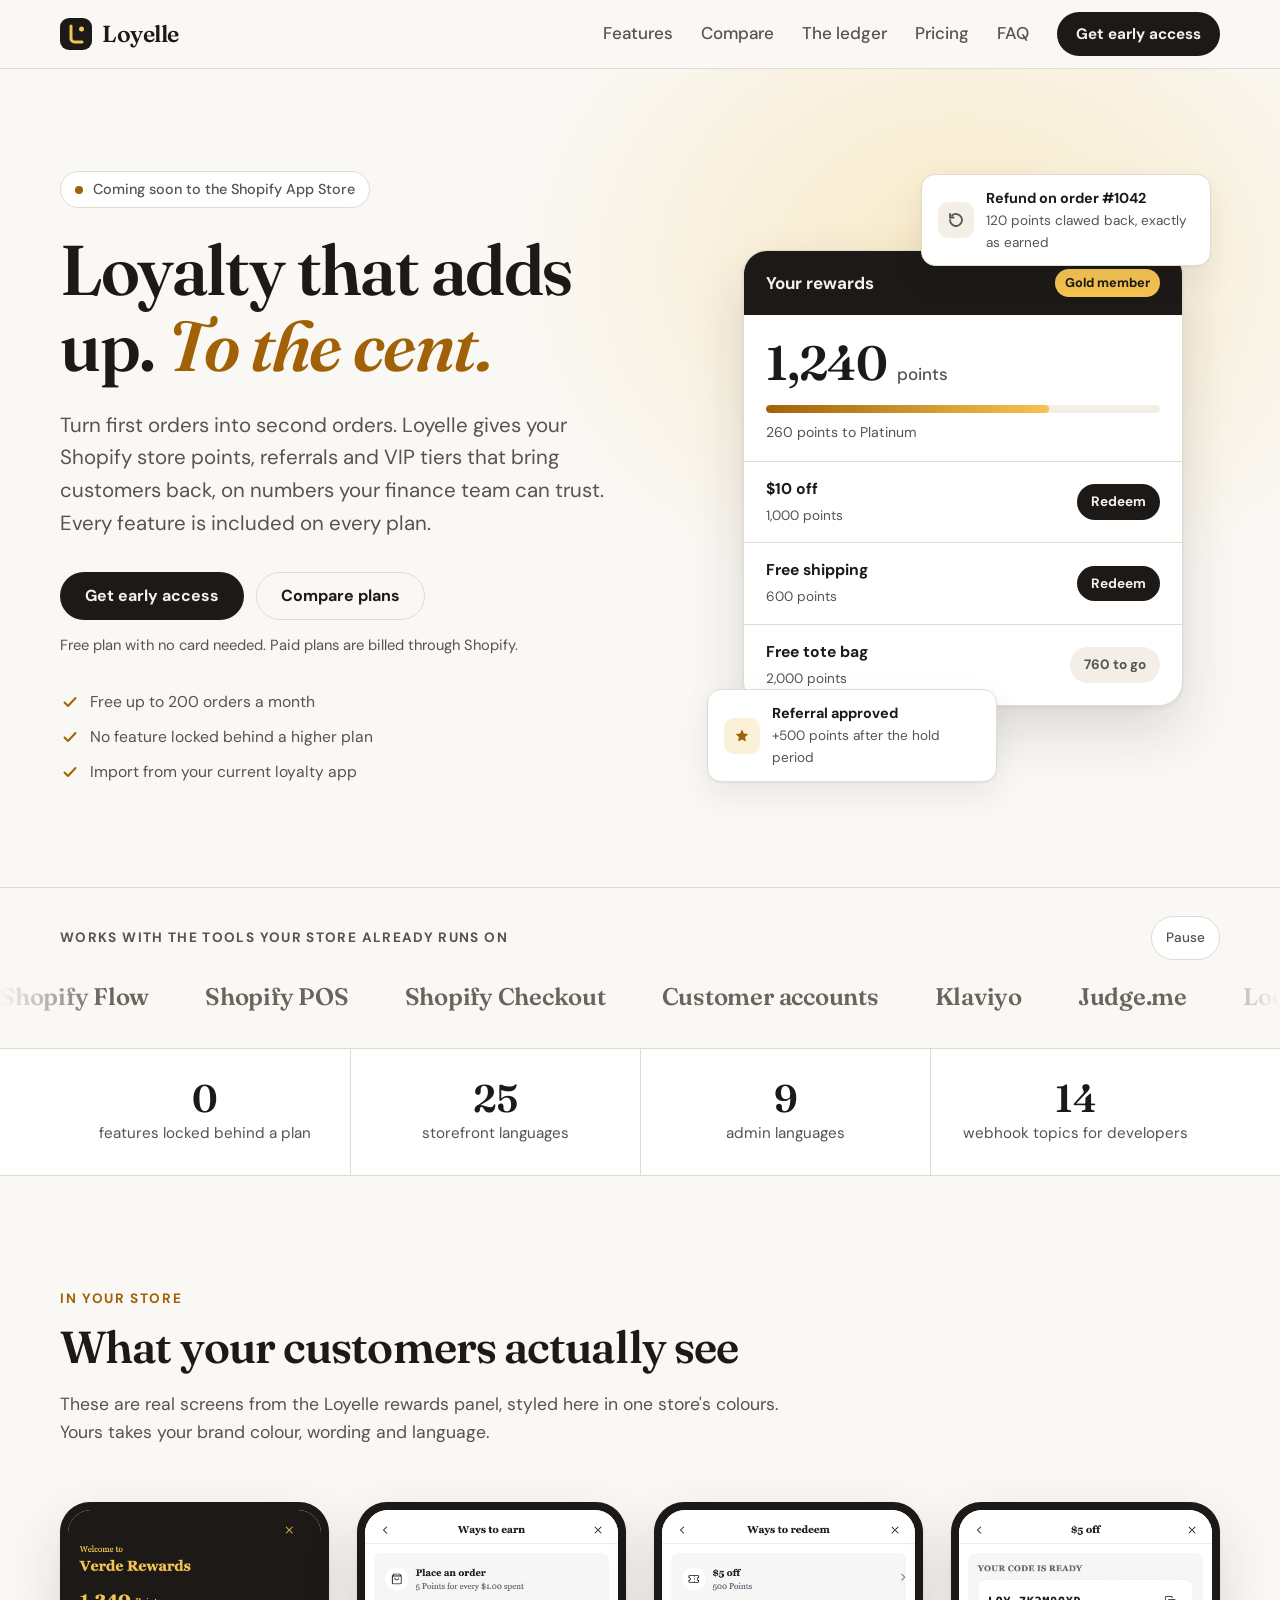
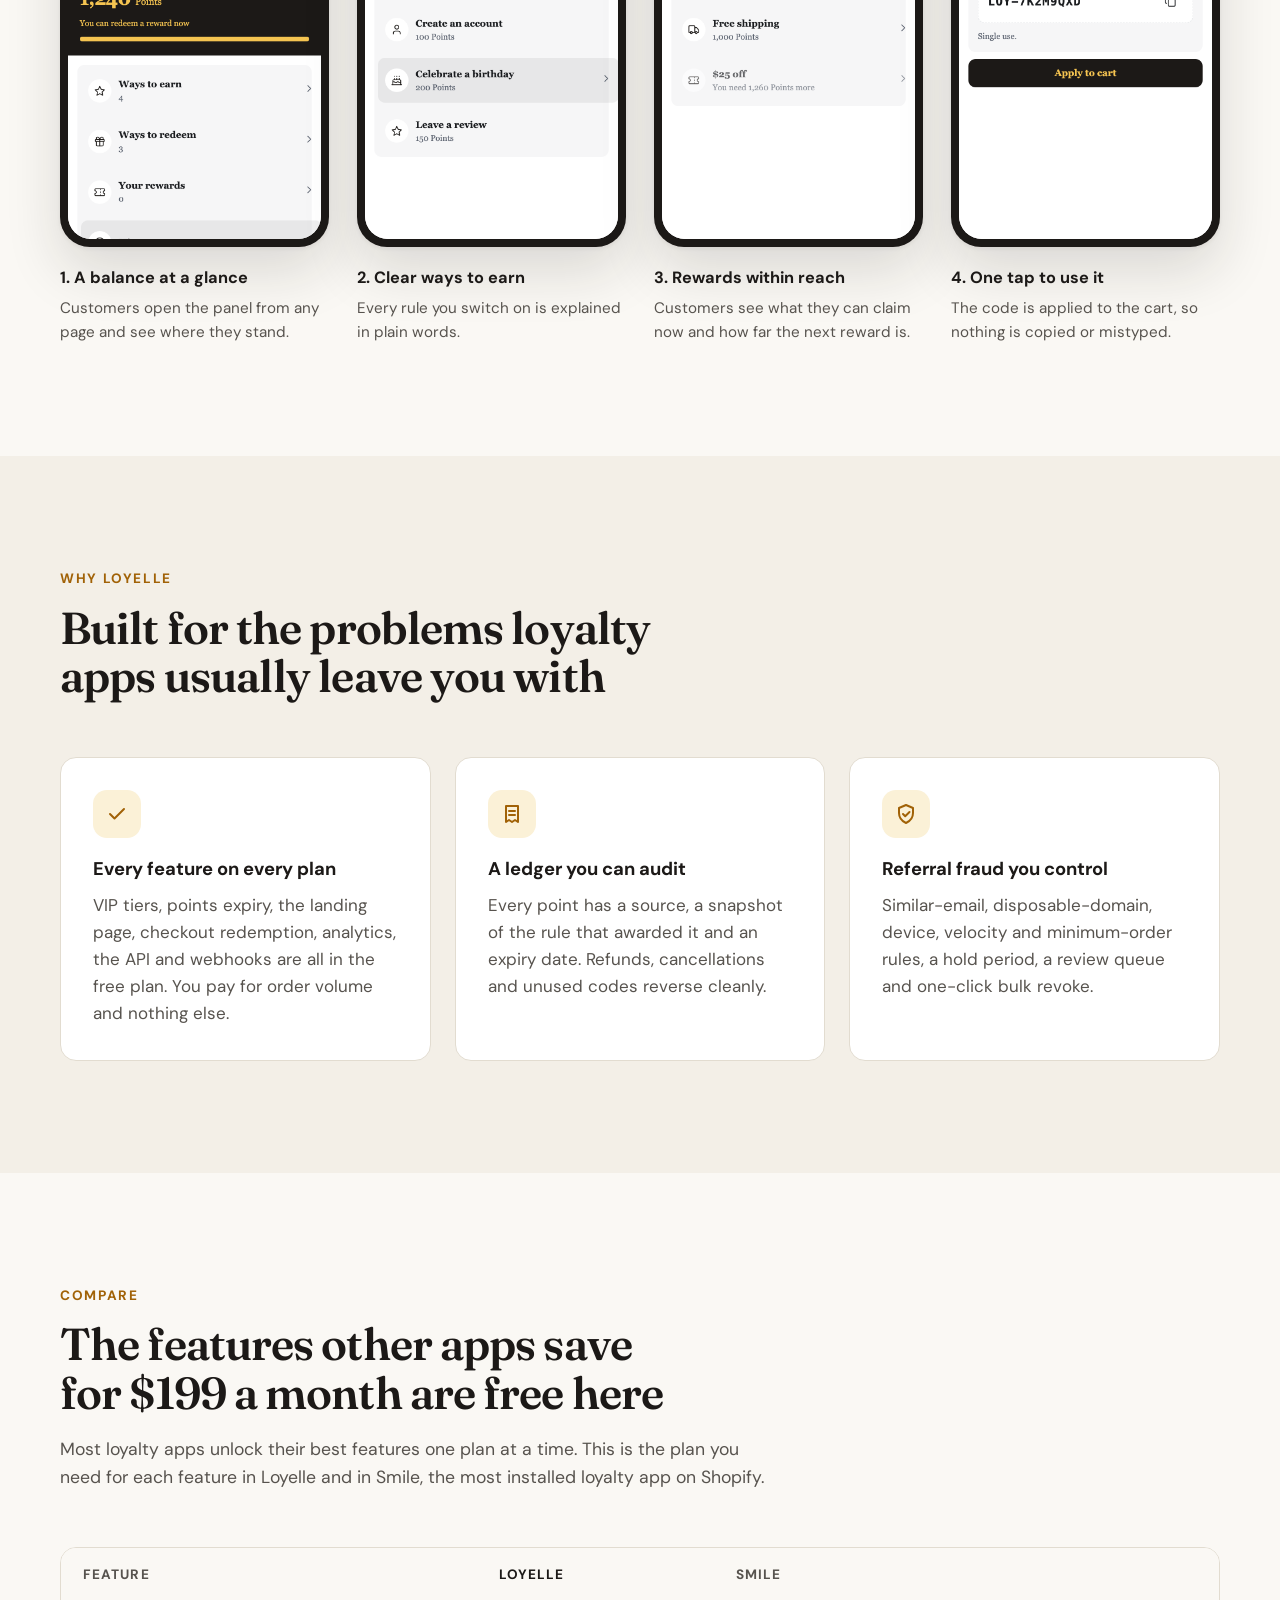
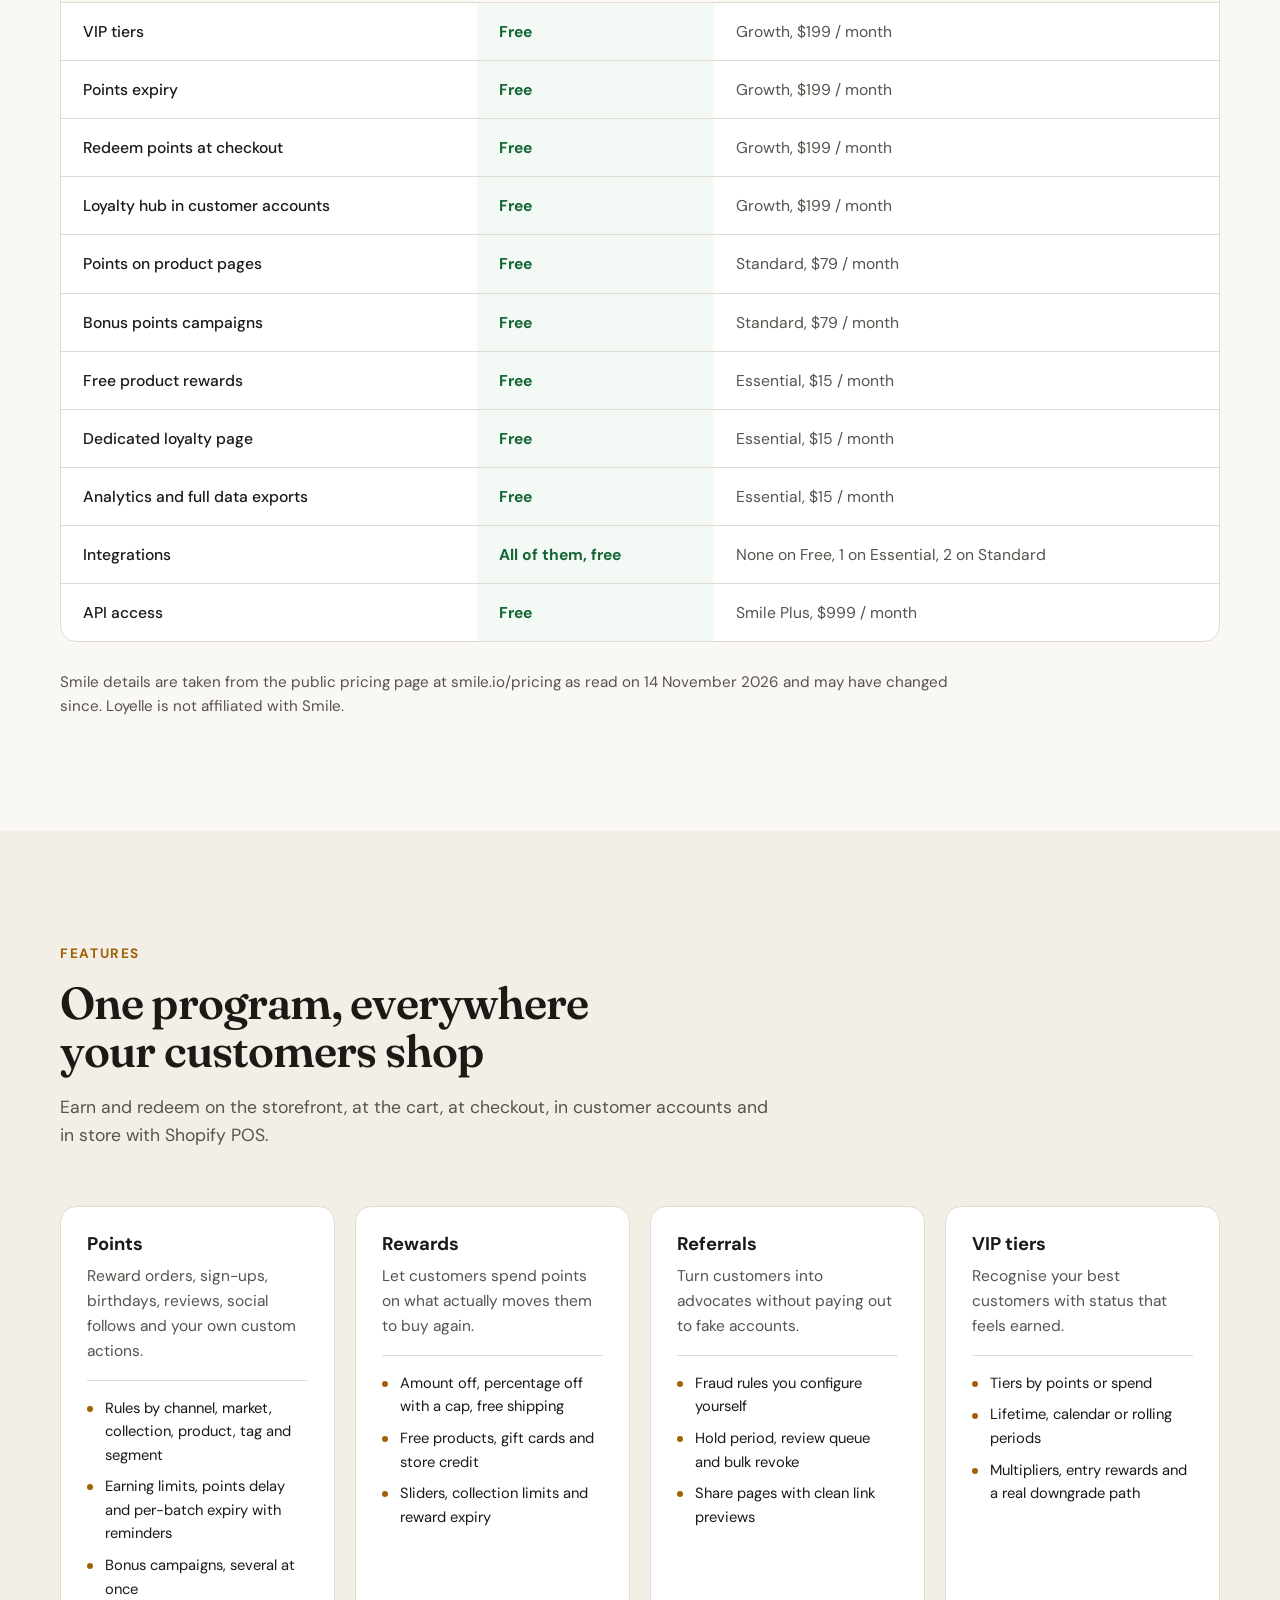
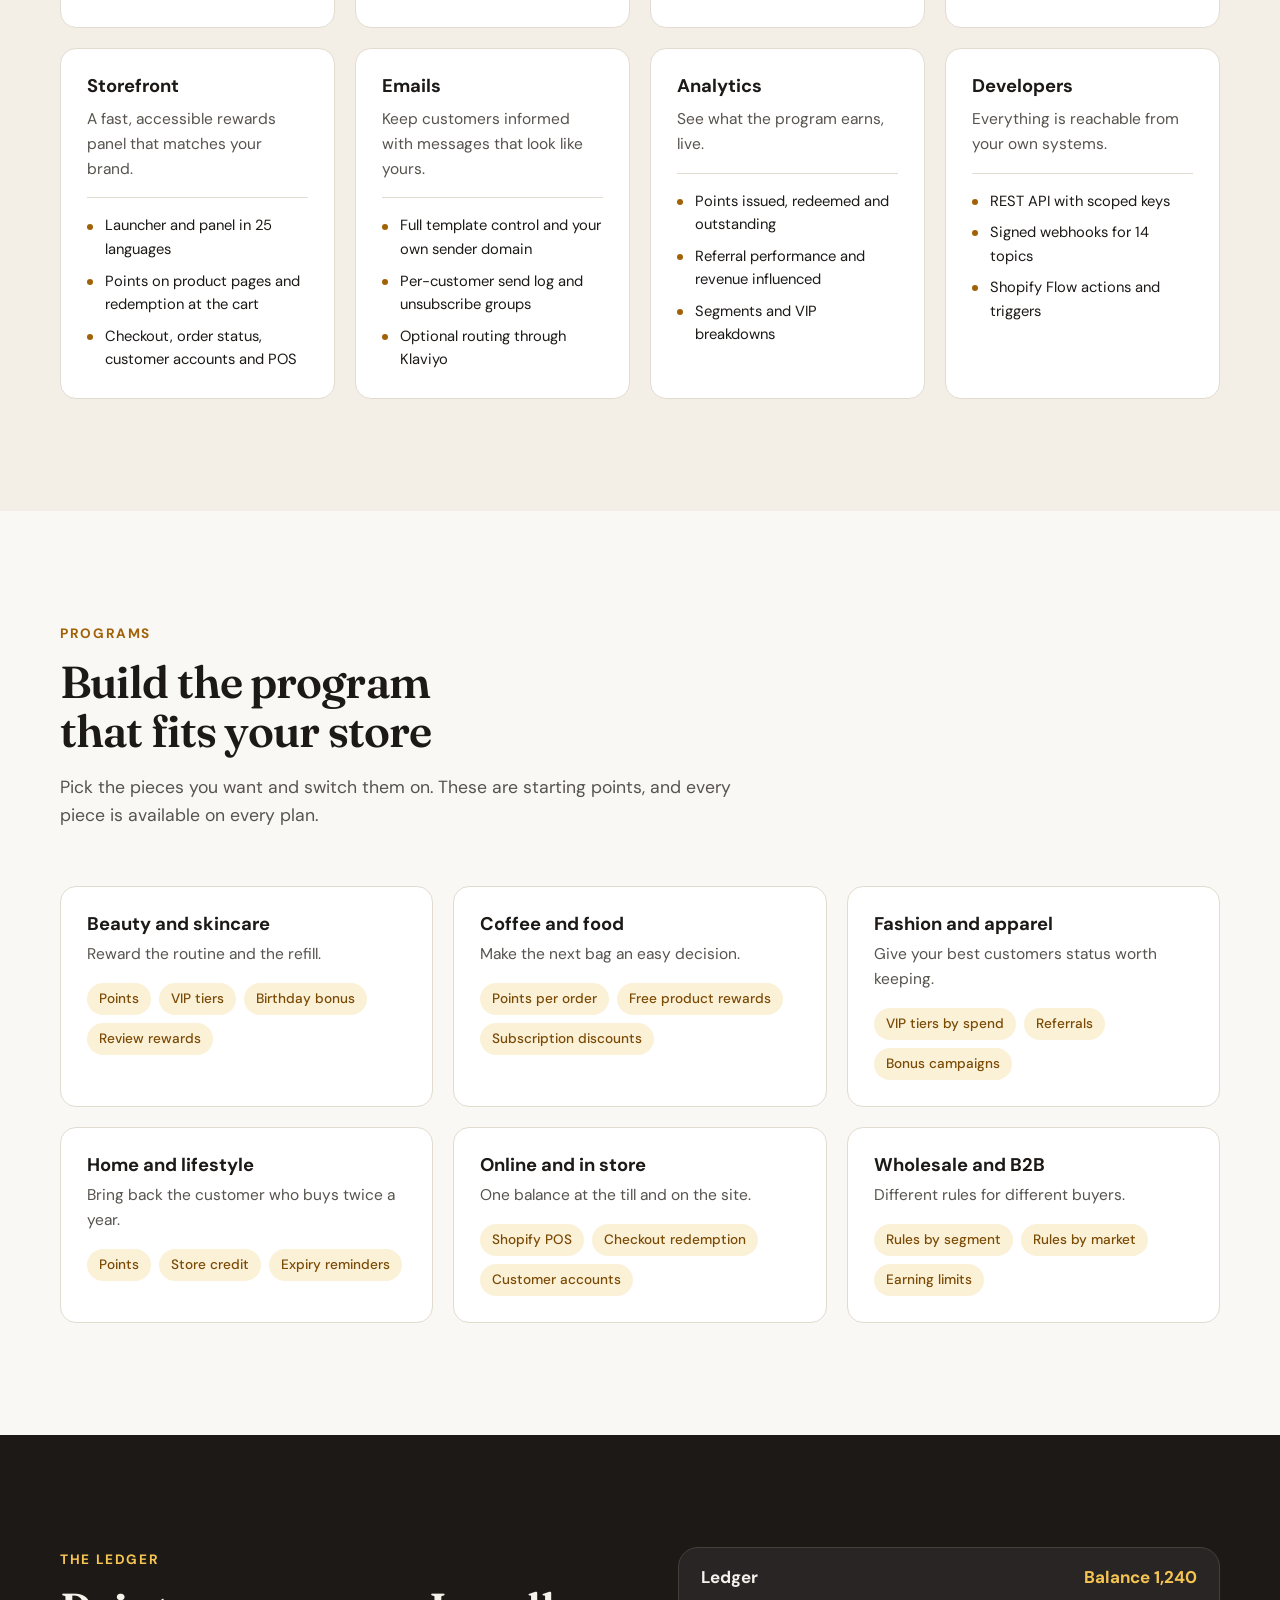
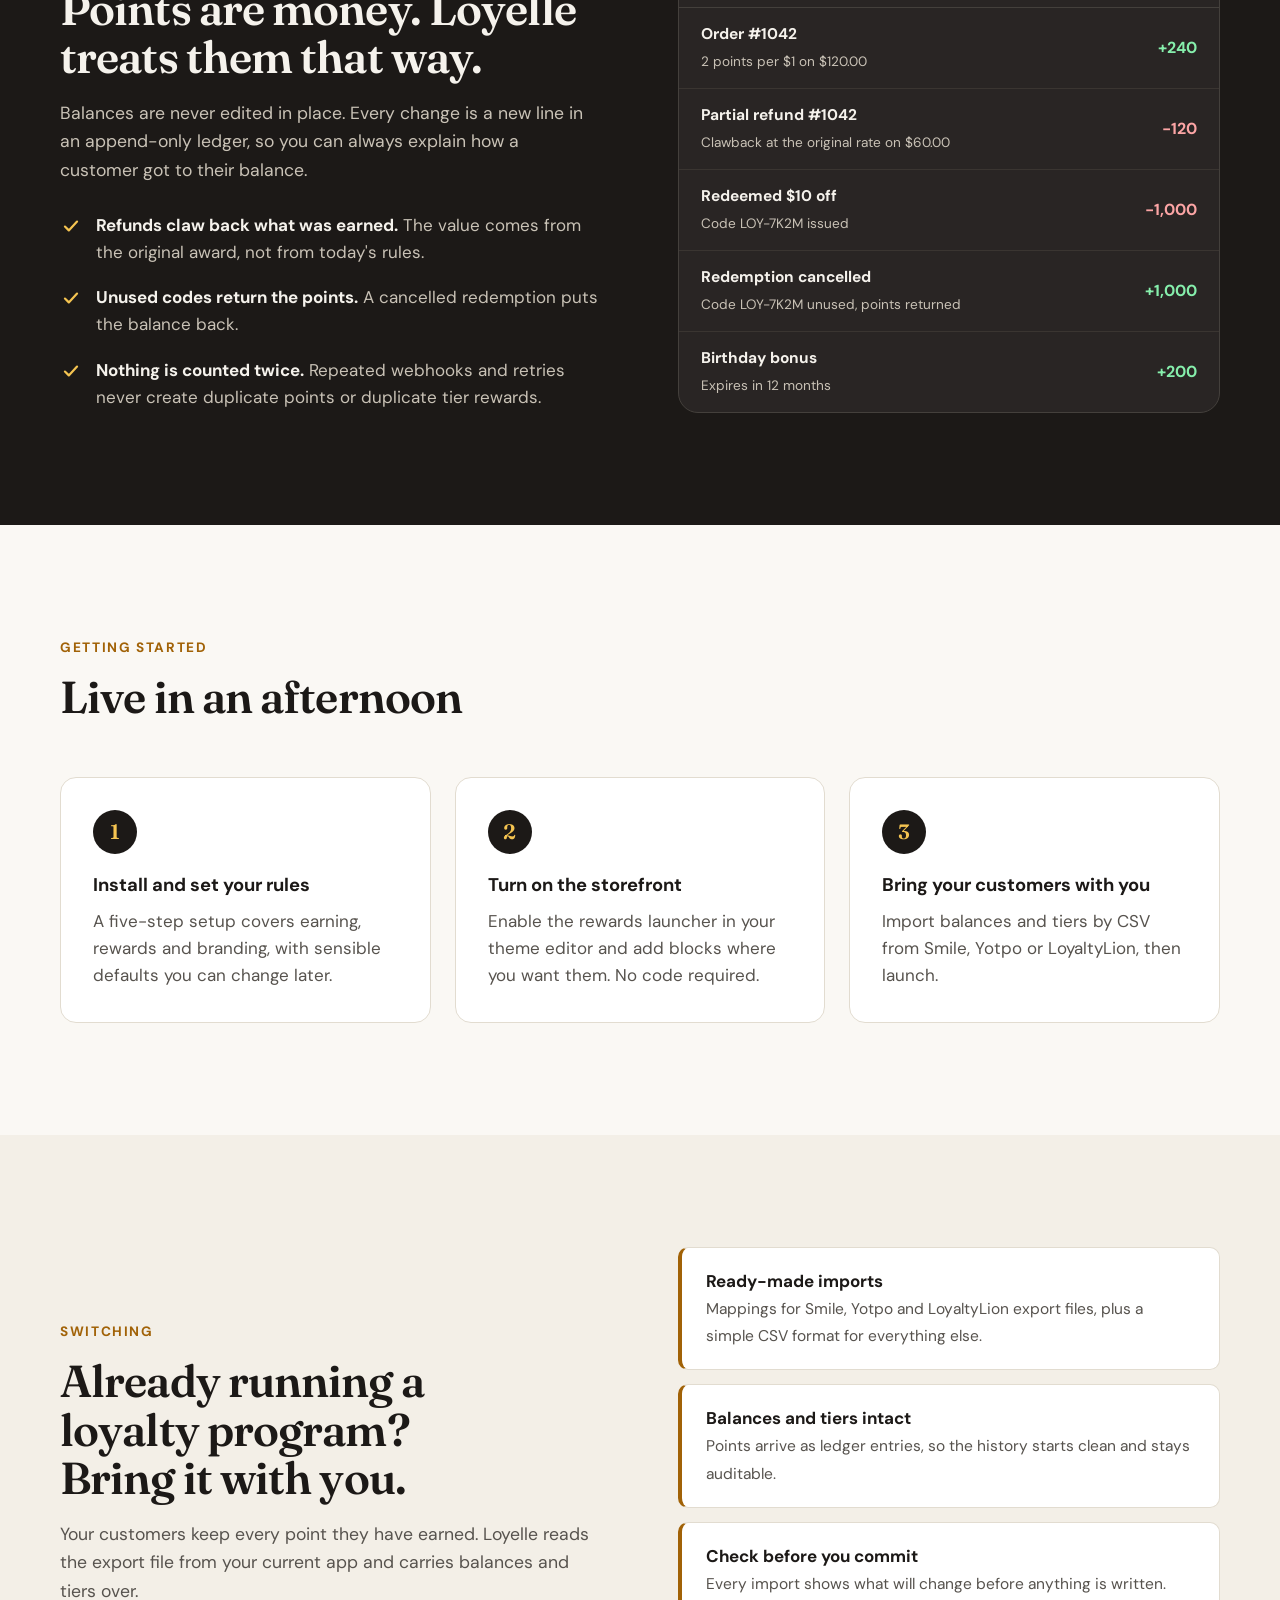
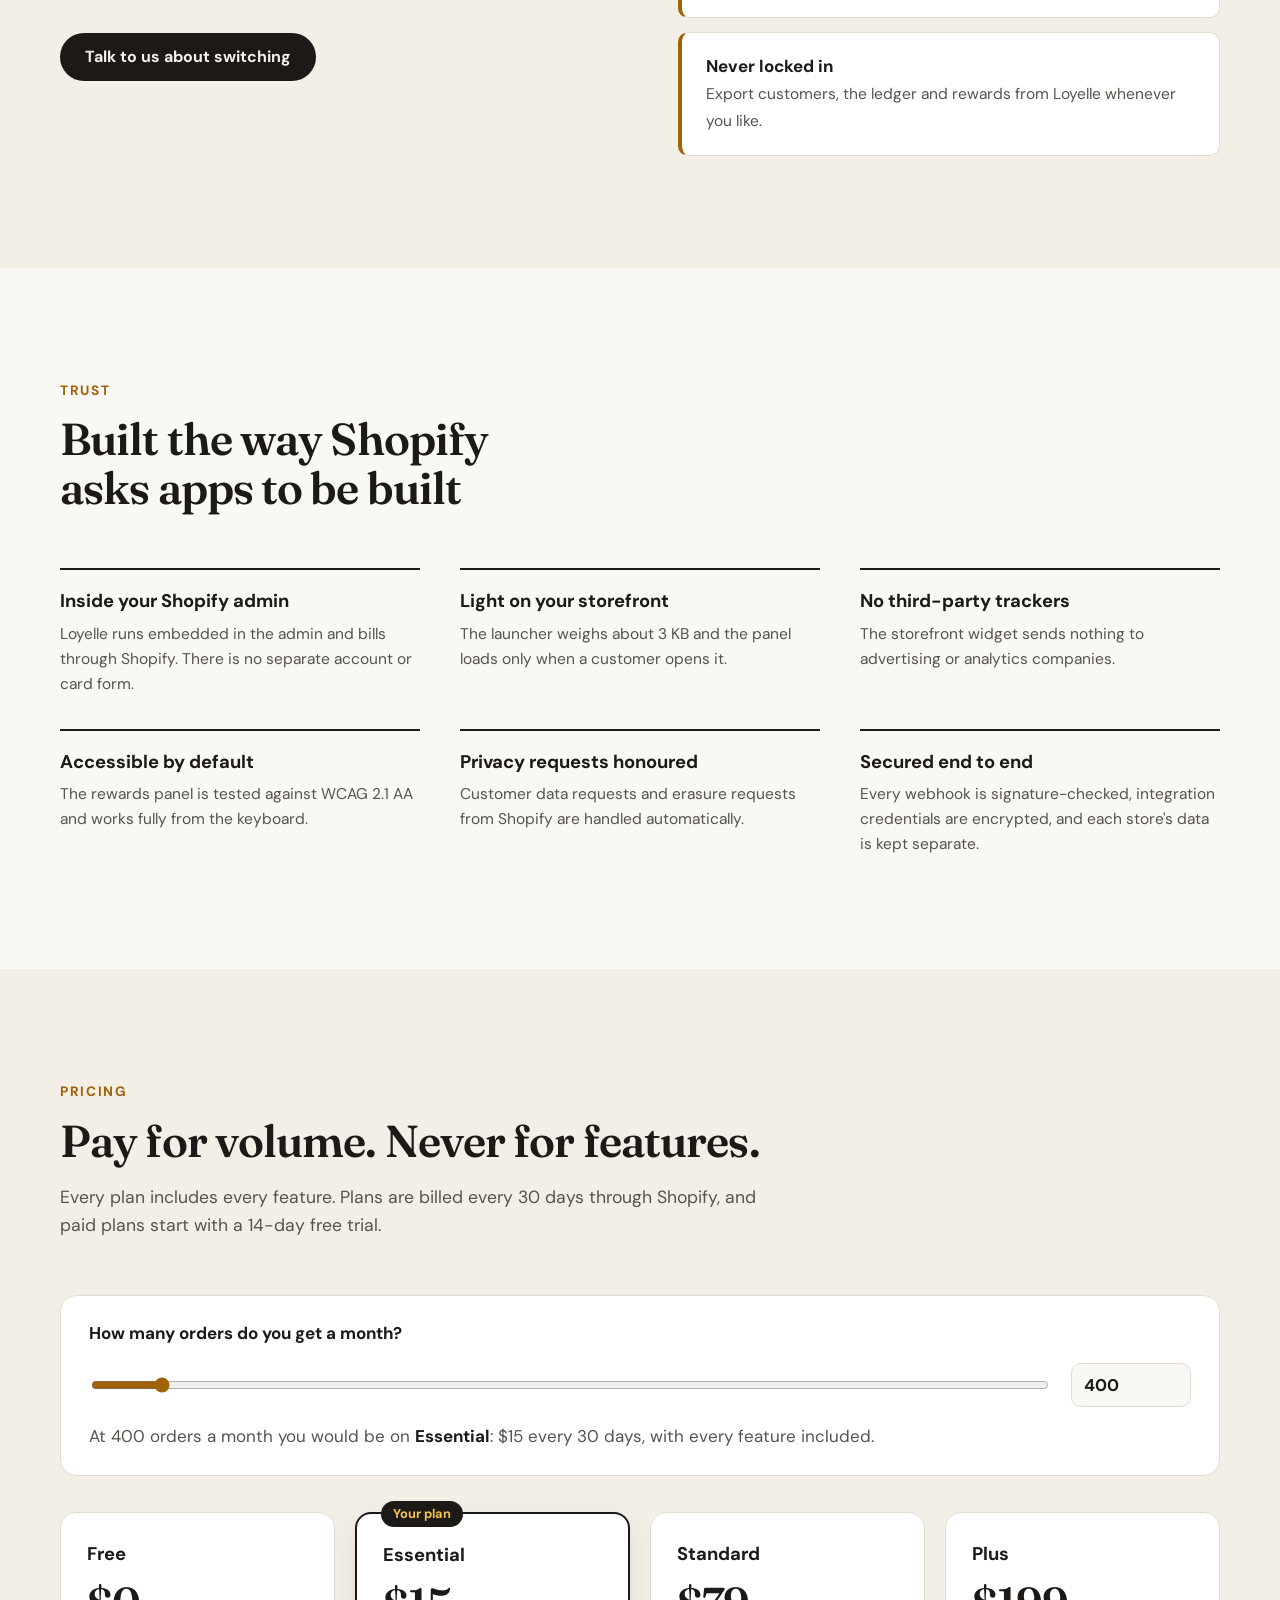
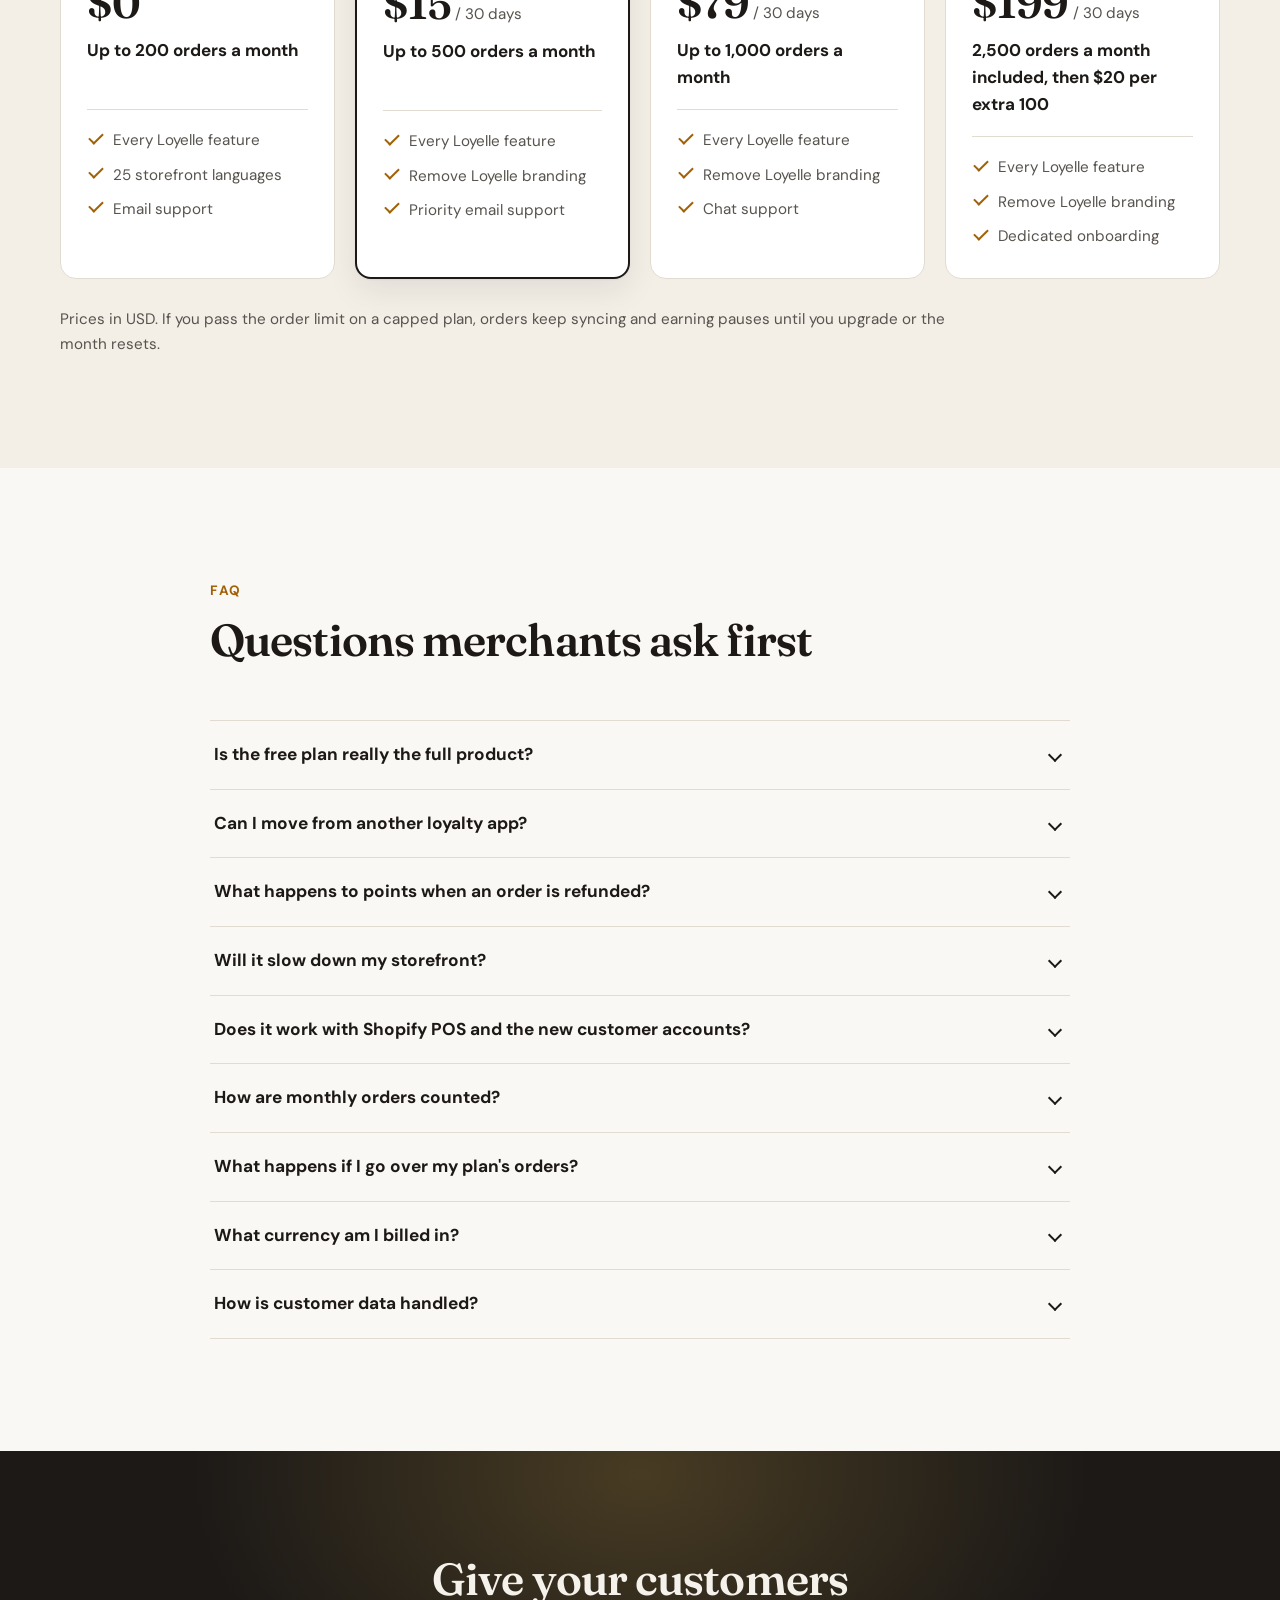
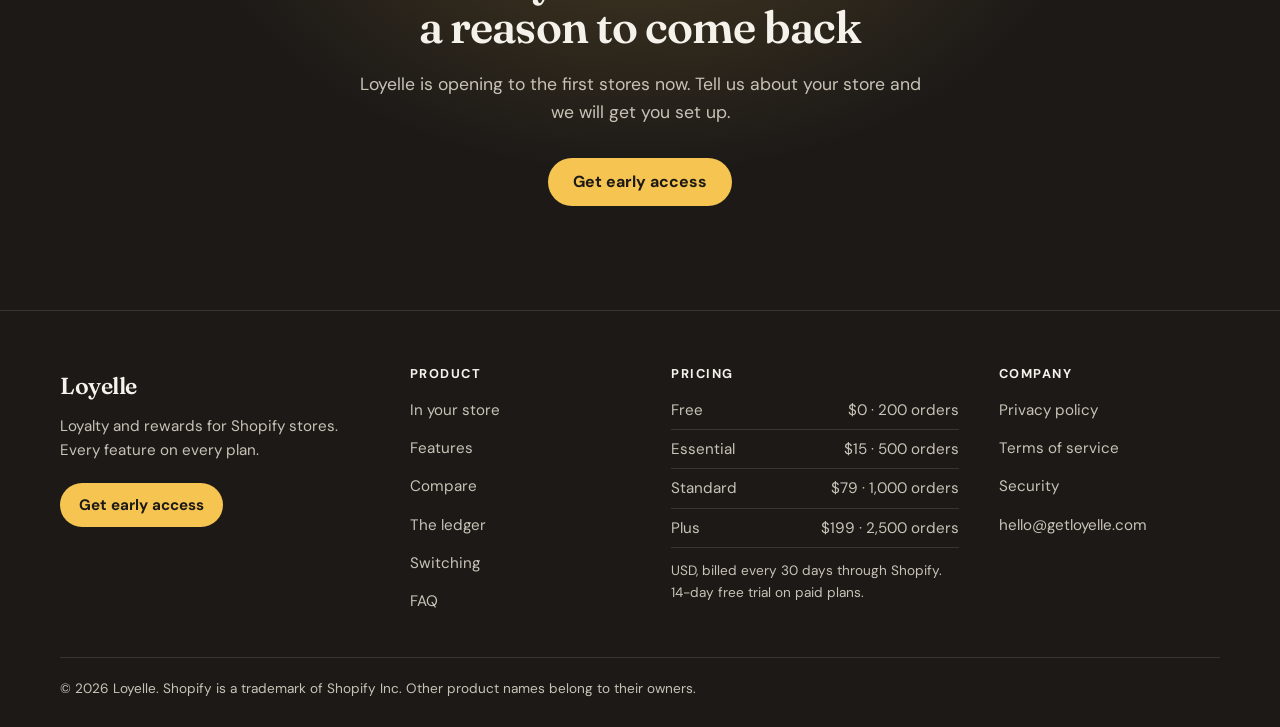
==== index.html @ dd550fbc "Publish getloyelle.com" ====
<!doctype html>
<html lang="en">
<head>
  <meta charset="utf-8">
  <meta name="viewport" content="width=device-width, initial-scale=1">
  <title>Loyelle: Loyalty &amp; Rewards for Shopify</title>
  <meta name="description" content="Points, referrals and VIP tiers for Shopify stores. Every feature on every plan, on a ledger that is correct to the cent.">
  <meta name="theme-color" content="#1c1917">
  <link rel="canonical" href="https://getloyelle.com/">
  <meta property="og:type" content="website">
  <meta property="og:url" content="https://getloyelle.com/">
  <meta property="og:title" content="Loyelle: Loyalty &amp; Rewards for Shopify">
  <meta property="og:description" content="Points, referrals and VIP tiers. Every feature on every plan, on a ledger that is correct to the cent.">
  <link rel="icon" href="favicon.svg" type="image/svg+xml">
  <link rel="preconnect" href="https://fonts.googleapis.com">
  <link rel="preconnect" href="https://fonts.gstatic.com" crossorigin>
  <link href="https://fonts.googleapis.com/css2?family=DM+Sans:opsz,wght@9..40,400;9..40,500;9..40,700&family=Fraunces:opsz,wght@9..144,500;9..144,600&display=swap" rel="stylesheet">
  <link rel="stylesheet" href="styles.css">
</head>
<body>
  <a class="skip-link" href="#main">Skip to content</a>

  <header class="site-header">
    <div class="container header-inner">
      <a class="brand" href="#top" aria-label="Loyelle home">
        <svg class="brand-mark" viewBox="0 0 32 32" aria-hidden="true"><rect width="32" height="32" rx="9" fill="#1c1917"/><path d="M11 8v12.5a3.5 3.5 0 0 0 3.5 3.5H22" fill="none" stroke="#f5c451" stroke-width="3" stroke-linecap="round"/><circle cx="21.5" cy="11" r="2.5" fill="#f5c451"/></svg>
        <span class="brand-name">Loyelle</span>
      </a>
      <button class="nav-toggle" type="button" aria-expanded="false" aria-controls="site-nav">
        <span class="visually-hidden">Menu</span>
        <svg viewBox="0 0 24 24" aria-hidden="true"><path d="M4 7h16M4 12h16M4 17h16" fill="none" stroke="currentColor" stroke-width="2" stroke-linecap="round"/></svg>
      </button>
      <nav id="site-nav" class="site-nav" aria-label="Main">
        <a href="#features">Features</a>
        <a href="#compare">Compare</a>
        <a href="#ledger">The ledger</a>
        <a href="#pricing">Pricing</a>
        <a href="#faq">FAQ</a>
        <a class="button button-primary button-small" href="mailto:hello@getloyelle.com?subject=Loyelle%20early%20access">Get early access</a>
      </nav>
    </div>
  </header>

  <main id="main">
    <section class="hero" id="top">
      <div class="container hero-grid">
        <div class="hero-copy">
          <p class="eyebrow"><span class="dot" aria-hidden="true"></span>Coming soon to the Shopify App Store</p>
          <h1>Loyalty that adds up. <em>To the cent.</em></h1>
          <p class="lede">Turn first orders into second orders. Loyelle gives your Shopify store points, referrals and VIP tiers that bring customers back, on numbers your finance team can trust. Every feature is included on every plan.</p>
          <div class="cta-row">
            <a class="button button-primary" href="mailto:hello@getloyelle.com?subject=Loyelle%20early%20access">Get early access</a>
            <a class="button button-ghost" href="#compare">Compare plans</a>
          </div>
          <p class="cta-note">Free plan with no card needed. Paid plans are billed through Shopify.</p>
          <ul class="hero-points">
            <li><svg viewBox="0 0 20 20" aria-hidden="true"><path d="M4.5 10.5l3.5 3.5 7.5-8" fill="none" stroke="currentColor" stroke-width="2" stroke-linecap="round" stroke-linejoin="round"/></svg>Free up to 200 orders a month</li>
            <li><svg viewBox="0 0 20 20" aria-hidden="true"><path d="M4.5 10.5l3.5 3.5 7.5-8" fill="none" stroke="currentColor" stroke-width="2" stroke-linecap="round" stroke-linejoin="round"/></svg>No feature locked behind a higher plan</li>
            <li><svg viewBox="0 0 20 20" aria-hidden="true"><path d="M4.5 10.5l3.5 3.5 7.5-8" fill="none" stroke="currentColor" stroke-width="2" stroke-linecap="round" stroke-linejoin="round"/></svg>Import from your current loyalty app</li>
          </ul>
        </div>

        <div class="hero-visual" role="img" aria-label="Illustration of the Loyelle rewards panel showing a points balance, VIP tier progress and rewards to redeem">
          <div class="panel" aria-hidden="true">
            <div class="panel-head">
              <span class="panel-title">Your rewards</span>
              <span class="tier-chip">Gold member</span>
            </div>
            <div class="panel-balance">
              <span class="balance-number">1,240</span>
              <span class="balance-label">points</span>
            </div>
            <div class="progress">
              <div class="progress-bar"><span style="width:72%"></span></div>
              <p>260 points to Platinum</p>
            </div>
            <ul class="reward-list">
              <li><div><strong>$10 off</strong><span>1,000 points</span></div><span class="reward-action">Redeem</span></li>
              <li><div><strong>Free shipping</strong><span>600 points</span></div><span class="reward-action">Redeem</span></li>
              <li><div><strong>Free tote bag</strong><span>2,000 points</span></div><span class="reward-action is-locked">760 to go</span></li>
            </ul>
          </div>
          <div class="float-card float-refund" aria-hidden="true">
            <span class="float-icon"><svg viewBox="0 0 20 20"><path d="M4 10a6 6 0 1 0 2-4.5M4 4v3.5h3.5" fill="none" stroke="currentColor" stroke-width="1.8" stroke-linecap="round" stroke-linejoin="round"/></svg></span>
            <div><strong>Refund on order #1042</strong><span>120 points clawed back, exactly as earned</span></div>
          </div>
          <div class="float-card float-referral" aria-hidden="true">
            <span class="float-icon is-gold"><svg viewBox="0 0 20 20"><path d="M10 3.5l1.9 4 4.4.6-3.2 3 .8 4.4-3.9-2.1-3.9 2.1.8-4.4-3.2-3 4.4-.6z" fill="currentColor"/></svg></span>
            <div><strong>Referral approved</strong><span>+500 points after the hold period</span></div>
          </div>
        </div>
      </div>
    </section>

    <section class="marquee-band" aria-label="Works with">
      <div class="container marquee-head">
        <p>Works with the tools your store already runs on</p>
        <button class="marquee-toggle" type="button" aria-pressed="false">Pause</button>
      </div>
      <div class="marquee">
        <ul class="marquee-track"><li>Shopify Flow</li><li>Shopify POS</li><li>Shopify Checkout</li><li>Customer accounts</li><li>Klaviyo</li><li>Judge.me</li><li>Loox</li><li>Gorgias</li><li>Recharge</li><li>Mailchimp</li><li>Omnisend</li><li>Postscript</li></ul>
        <ul class="marquee-track" aria-hidden="true"><li>Shopify Flow</li><li>Shopify POS</li><li>Shopify Checkout</li><li>Customer accounts</li><li>Klaviyo</li><li>Judge.me</li><li>Loox</li><li>Gorgias</li><li>Recharge</li><li>Mailchimp</li><li>Omnisend</li><li>Postscript</li></ul>
      </div>
    </section>

    <section class="facts" aria-label="Loyelle at a glance">
      <div class="container facts-grid">
        <div><strong>0</strong><span>features locked behind a plan</span></div>
        <div><strong>25</strong><span>storefront languages</span></div>
        <div><strong>9</strong><span>admin languages</span></div>
        <div><strong>14</strong><span>webhook topics for developers</span></div>
      </div>
    </section>

    <section class="section" id="showcase">
      <div class="container">
        <div class="section-head">
          <p class="kicker">In your store</p>
          <h2>What your customers actually see</h2>
          <p class="section-sub">These are real screens from the Loyelle rewards panel, styled here in one store's colours. Yours takes your brand colour, wording and language.</p>
        </div>
        <ol class="shots">
          <li><figure><div class="phone"><img src="img/panel-home.png" width="430" height="640" loading="lazy" alt="Rewards panel home screen showing a balance of 1,240 points and links to ways to earn, ways to redeem, rewards and history"></div><figcaption><strong>1. A balance at a glance</strong>Customers open the panel from any page and see where they stand.</figcaption></figure></li>
          <li><figure><div class="phone"><img src="img/panel-earn.png" width="430" height="640" loading="lazy" alt="Ways to earn screen listing points for orders, creating an account, birthdays and reviews"></div><figcaption><strong>2. Clear ways to earn</strong>Every rule you switch on is explained in plain words.</figcaption></figure></li>
          <li><figure><div class="phone"><img src="img/panel-redeem.png" width="430" height="640" loading="lazy" alt="Ways to redeem screen listing $5 off, free shipping and $25 off with the points each one costs"></div><figcaption><strong>3. Rewards within reach</strong>Customers see what they can claim now and how far the next reward is.</figcaption></figure></li>
          <li><figure><div class="phone"><img src="img/panel-code.png" width="430" height="640" loading="lazy" alt="Reward screen showing a discount code ready to use with an Apply to cart button"></div><figcaption><strong>4. One tap to use it</strong>The code is applied to the cart, so nothing is copied or mistyped.</figcaption></figure></li>
        </ol>
      </div>
    </section>

    <section class="section section-tint" id="why">
      <div class="container">
        <div class="section-head">
          <p class="kicker">Why Loyelle</p>
          <h2>Built for the problems loyalty apps usually leave you with</h2>
        </div>
        <div class="pillars">
          <article class="pillar">
            <span class="icon-badge"><svg viewBox="0 0 24 24" aria-hidden="true"><path d="M5 12l4.5 4.5L19 7" fill="none" stroke="currentColor" stroke-width="2" stroke-linecap="round" stroke-linejoin="round"/></svg></span>
            <h3>Every feature on every plan</h3>
            <p>VIP tiers, points expiry, the landing page, checkout redemption, analytics, the API and webhooks are all in the free plan. You pay for order volume and nothing else.</p>
          </article>
          <article class="pillar">
            <span class="icon-badge"><svg viewBox="0 0 24 24" aria-hidden="true"><path d="M6 4h12v16l-3-2-3 2-3-2-3 2zM9 9h6M9 13h6" fill="none" stroke="currentColor" stroke-width="2" stroke-linecap="round" stroke-linejoin="round"/></svg></span>
            <h3>A ledger you can audit</h3>
            <p>Every point has a source, a snapshot of the rule that awarded it and an expiry date. Refunds, cancellations and unused codes reverse cleanly.</p>
          </article>
          <article class="pillar">
            <span class="icon-badge"><svg viewBox="0 0 24 24" aria-hidden="true"><path d="M12 3l7 3v5c0 4.5-3 8.2-7 10-4-1.8-7-5.5-7-10V6z" fill="none" stroke="currentColor" stroke-width="2" stroke-linejoin="round"/><path d="M9 12l2.2 2.2L15.5 10" fill="none" stroke="currentColor" stroke-width="2" stroke-linecap="round" stroke-linejoin="round"/></svg></span>
            <h3>Referral fraud you control</h3>
            <p>Similar-email, disposable-domain, device, velocity and minimum-order rules, a hold period, a review queue and one-click bulk revoke.</p>
          </article>
        </div>
      </div>
    </section>

    <section class="section" id="compare">
      <div class="container">
        <div class="section-head">
          <p class="kicker">Compare</p>
          <h2>The features other apps save for $199 a month are free here</h2>
          <p class="section-sub">Most loyalty apps unlock their best features one plan at a time. This is the plan you need for each feature in Loyelle and in Smile, the most installed loyalty app on Shopify.</p>
        </div>
        <div class="table-scroll" role="region" aria-label="Feature comparison by plan" tabindex="0">
          <table class="compare-table">
            <thead>
              <tr><th scope="col">Feature</th><th scope="col">Loyelle</th><th scope="col">Smile</th></tr>
            </thead>
            <tbody>
              <tr><th scope="row">VIP tiers</th><td class="is-ours">Free</td><td>Growth, $199 / month</td></tr>
              <tr><th scope="row">Points expiry</th><td class="is-ours">Free</td><td>Growth, $199 / month</td></tr>
              <tr><th scope="row">Redeem points at checkout</th><td class="is-ours">Free</td><td>Growth, $199 / month</td></tr>
              <tr><th scope="row">Loyalty hub in customer accounts</th><td class="is-ours">Free</td><td>Growth, $199 / month</td></tr>
              <tr><th scope="row">Points on product pages</th><td class="is-ours">Free</td><td>Standard, $79 / month</td></tr>
              <tr><th scope="row">Bonus points campaigns</th><td class="is-ours">Free</td><td>Standard, $79 / month</td></tr>
              <tr><th scope="row">Free product rewards</th><td class="is-ours">Free</td><td>Essential, $15 / month</td></tr>
              <tr><th scope="row">Dedicated loyalty page</th><td class="is-ours">Free</td><td>Essential, $15 / month</td></tr>
              <tr><th scope="row">Analytics and full data exports</th><td class="is-ours">Free</td><td>Essential, $15 / month</td></tr>
              <tr><th scope="row">Integrations</th><td class="is-ours">All of them, free</td><td>None on Free, 1 on Essential, 2 on Standard</td></tr>
              <tr><th scope="row">API access</th><td class="is-ours">Free</td><td>Smile Plus, $999 / month</td></tr>
            </tbody>
          </table>
        </div>
        <p class="pricing-note">Smile details are taken from the public pricing page at smile.io/pricing as read on 14 November 2026 and may have changed since. Loyelle is not affiliated with Smile.</p>
      </div>
    </section>

    <section class="section section-tint" id="features">
      <div class="container">
        <div class="section-head">
          <p class="kicker">Features</p>
          <h2>One program, everywhere your customers shop</h2>
          <p class="section-sub">Earn and redeem on the storefront, at the cart, at checkout, in customer accounts and in store with Shopify POS.</p>
        </div>
        <div class="feature-grid">
          <article class="feature">
            <h3>Points</h3>
            <p>Reward orders, sign-ups, birthdays, reviews, social follows and your own custom actions.</p>
            <ul><li>Rules by channel, market, collection, product, tag and segment</li><li>Earning limits, points delay and per-batch expiry with reminders</li><li>Bonus campaigns, several at once</li></ul>
          </article>
          <article class="feature">
            <h3>Rewards</h3>
            <p>Let customers spend points on what actually moves them to buy again.</p>
            <ul><li>Amount off, percentage off with a cap, free shipping</li><li>Free products, gift cards and store credit</li><li>Sliders, collection limits and reward expiry</li></ul>
          </article>
          <article class="feature">
            <h3>Referrals</h3>
            <p>Turn customers into advocates without paying out to fake accounts.</p>
            <ul><li>Fraud rules you configure yourself</li><li>Hold period, review queue and bulk revoke</li><li>Share pages with clean link previews</li></ul>
          </article>
          <article class="feature">
            <h3>VIP tiers</h3>
            <p>Recognise your best customers with status that feels earned.</p>
            <ul><li>Tiers by points or spend</li><li>Lifetime, calendar or rolling periods</li><li>Multipliers, entry rewards and a real downgrade path</li></ul>
          </article>
          <article class="feature">
            <h3>Storefront</h3>
            <p>A fast, accessible rewards panel that matches your brand.</p>
            <ul><li>Launcher and panel in 25 languages</li><li>Points on product pages and redemption at the cart</li><li>Checkout, order status, customer accounts and POS</li></ul>
          </article>
          <article class="feature">
            <h3>Emails</h3>
            <p>Keep customers informed with messages that look like yours.</p>
            <ul><li>Full template control and your own sender domain</li><li>Per-customer send log and unsubscribe groups</li><li>Optional routing through Klaviyo</li></ul>
          </article>
          <article class="feature">
            <h3>Analytics</h3>
            <p>See what the program earns, live.</p>
            <ul><li>Points issued, redeemed and outstanding</li><li>Referral performance and revenue influenced</li><li>Segments and VIP breakdowns</li></ul>
          </article>
          <article class="feature">
            <h3>Developers</h3>
            <p>Everything is reachable from your own systems.</p>
            <ul><li>REST API with scoped keys</li><li>Signed webhooks for 14 topics</li><li>Shopify Flow actions and triggers</li></ul>
          </article>
        </div>
      </div>
    </section>

    <section class="section" id="programs">
      <div class="container">
        <div class="section-head">
          <p class="kicker">Programs</p>
          <h2>Build the program that fits your store</h2>
          <p class="section-sub">Pick the pieces you want and switch them on. These are starting points, and every piece is available on every plan.</p>
        </div>
        <div class="program-grid">
          <article class="program"><h3>Beauty and skincare</h3><p>Reward the routine and the refill.</p><ul class="chips"><li>Points</li><li>VIP tiers</li><li>Birthday bonus</li><li>Review rewards</li></ul></article>
          <article class="program"><h3>Coffee and food</h3><p>Make the next bag an easy decision.</p><ul class="chips"><li>Points per order</li><li>Free product rewards</li><li>Subscription discounts</li></ul></article>
          <article class="program"><h3>Fashion and apparel</h3><p>Give your best customers status worth keeping.</p><ul class="chips"><li>VIP tiers by spend</li><li>Referrals</li><li>Bonus campaigns</li></ul></article>
          <article class="program"><h3>Home and lifestyle</h3><p>Bring back the customer who buys twice a year.</p><ul class="chips"><li>Points</li><li>Store credit</li><li>Expiry reminders</li></ul></article>
          <article class="program"><h3>Online and in store</h3><p>One balance at the till and on the site.</p><ul class="chips"><li>Shopify POS</li><li>Checkout redemption</li><li>Customer accounts</li></ul></article>
          <article class="program"><h3>Wholesale and B2B</h3><p>Different rules for different buyers.</p><ul class="chips"><li>Rules by segment</li><li>Rules by market</li><li>Earning limits</li></ul></article>
        </div>
      </div>
    </section>

    <section class="section section-dark" id="ledger">
      <div class="container ledger-grid">
        <div>
          <p class="kicker">The ledger</p>
          <h2>Points are money. Loyelle treats them that way.</h2>
          <p class="section-sub">Balances are never edited in place. Every change is a new line in an append-only ledger, so you can always explain how a customer got to their balance.</p>
          <ul class="check-list">
            <li><svg viewBox="0 0 20 20" aria-hidden="true"><path d="M4.5 10.5l3.5 3.5 7.5-8" fill="none" stroke="currentColor" stroke-width="2" stroke-linecap="round" stroke-linejoin="round"/></svg><span><strong>Refunds claw back what was earned.</strong> The value comes from the original award, not from today's rules.</span></li>
            <li><svg viewBox="0 0 20 20" aria-hidden="true"><path d="M4.5 10.5l3.5 3.5 7.5-8" fill="none" stroke="currentColor" stroke-width="2" stroke-linecap="round" stroke-linejoin="round"/></svg><span><strong>Unused codes return the points.</strong> A cancelled redemption puts the balance back.</span></li>
            <li><svg viewBox="0 0 20 20" aria-hidden="true"><path d="M4.5 10.5l3.5 3.5 7.5-8" fill="none" stroke="currentColor" stroke-width="2" stroke-linecap="round" stroke-linejoin="round"/></svg><span><strong>Nothing is counted twice.</strong> Repeated webhooks and retries never create duplicate points or duplicate tier rewards.</span></li>
          </ul>
        </div>
        <div class="ledger-card" role="img" aria-label="Example ledger for one customer: an order earns 240 points, a partial refund removes 120, a reward redemption removes 1,000 and a cancelled redemption returns 1,000">
          <div class="ledger-head" aria-hidden="true"><span>Ledger</span><span>Balance 1,240</span></div>
          <ul class="ledger-rows" aria-hidden="true">
            <li><div><strong>Order #1042</strong><span>2 points per $1 on $120.00</span></div><b class="plus">+240</b></li>
            <li><div><strong>Partial refund #1042</strong><span>Clawback at the original rate on $60.00</span></div><b class="minus">&minus;120</b></li>
            <li><div><strong>Redeemed $10 off</strong><span>Code LOY-7K2M issued</span></div><b class="minus">&minus;1,000</b></li>
            <li><div><strong>Redemption cancelled</strong><span>Code LOY-7K2M unused, points returned</span></div><b class="plus">+1,000</b></li>
            <li><div><strong>Birthday bonus</strong><span>Expires in 12 months</span></div><b class="plus">+200</b></li>
          </ul>
        </div>
      </div>
    </section>

    <section class="section" id="how">
      <div class="container">
        <div class="section-head">
          <p class="kicker">Getting started</p>
          <h2>Live in an afternoon</h2>
        </div>
        <ol class="steps">
          <li><span class="step-number" aria-hidden="true">1</span><h3>Install and set your rules</h3><p>A five-step setup covers earning, rewards and branding, with sensible defaults you can change later.</p></li>
          <li><span class="step-number" aria-hidden="true">2</span><h3>Turn on the storefront</h3><p>Enable the rewards launcher in your theme editor and add blocks where you want them. No code required.</p></li>
          <li><span class="step-number" aria-hidden="true">3</span><h3>Bring your customers with you</h3><p>Import balances and tiers by CSV from Smile, Yotpo or LoyaltyLion, then launch.</p></li>
        </ol>
      </div>
    </section>

    <section class="section section-tint" id="switch">
      <div class="container switch-grid">
        <div>
          <p class="kicker">Switching</p>
          <h2>Already running a loyalty program? Bring it with you.</h2>
          <p class="section-sub">Your customers keep every point they have earned. Loyelle reads the export file from your current app and carries balances and tiers over.</p>
          <a class="button button-primary" href="mailto:hello@getloyelle.com?subject=Switching%20to%20Loyelle">Talk to us about switching</a>
        </div>
        <ul class="switch-list">
          <li><strong>Ready-made imports</strong><span>Mappings for Smile, Yotpo and LoyaltyLion export files, plus a simple CSV format for everything else.</span></li>
          <li><strong>Balances and tiers intact</strong><span>Points arrive as ledger entries, so the history starts clean and stays auditable.</span></li>
          <li><strong>Check before you commit</strong><span>Every import shows what will change before anything is written.</span></li>
          <li><strong>Never locked in</strong><span>Export customers, the ledger and rewards from Loyelle whenever you like.</span></li>
        </ul>
      </div>
    </section>

    <section class="section" id="trust">
      <div class="container">
        <div class="section-head">
          <p class="kicker">Trust</p>
          <h2>Built the way Shopify asks apps to be built</h2>
        </div>
        <ul class="trust-grid">
          <li><h3>Inside your Shopify admin</h3><p>Loyelle runs embedded in the admin and bills through Shopify. There is no separate account or card form.</p></li>
          <li><h3>Light on your storefront</h3><p>The launcher weighs about 3 KB and the panel loads only when a customer opens it.</p></li>
          <li><h3>No third-party trackers</h3><p>The storefront widget sends nothing to advertising or analytics companies.</p></li>
          <li><h3>Accessible by default</h3><p>The rewards panel is tested against WCAG 2.1 AA and works fully from the keyboard.</p></li>
          <li><h3>Privacy requests honoured</h3><p>Customer data requests and erasure requests from Shopify are handled automatically.</p></li>
          <li><h3>Secured end to end</h3><p>Every webhook is signature-checked, integration credentials are encrypted, and each store's data is kept separate.</p></li>
        </ul>
      </div>
    </section>

    <section class="section section-tint" id="pricing">
      <div class="container">
        <div class="section-head">
          <p class="kicker">Pricing</p>
          <h2>Pay for volume. Never for features.</h2>
          <p class="section-sub">Every plan includes every feature. Plans are billed every 30 days through Shopify, and paid plans start with a 14-day free trial.</p>
        </div>
        <div class="plan-finder">
          <label for="orders-input">How many orders do you get a month?</label>
          <div class="finder-controls">
            <input id="orders-range" type="range" min="0" max="6000" step="50" value="400" aria-label="Monthly orders">
            <input id="orders-input" type="number" min="0" max="100000" step="50" value="400" inputmode="numeric">
          </div>
          <p class="finder-result" id="finder-result" aria-live="polite"></p>
        </div>
        <div class="pricing-grid">
          <article class="plan" data-plan="free" data-price="0" data-orders="200">
            <p class="plan-flag" hidden>Your plan</p>
            <h3>Free</h3>
            <p class="plan-price"><span>$0</span></p>
            <p class="plan-orders">Up to 200 orders a month</p>
            <ul><li>Every Loyelle feature</li><li>25 storefront languages</li><li>Email support</li></ul>
          </article>
          <article class="plan" data-plan="essential" data-price="15" data-orders="500">
            <p class="plan-flag" hidden>Your plan</p>
            <h3>Essential</h3>
            <p class="plan-price"><span>$15</span> / 30 days</p>
            <p class="plan-orders">Up to 500 orders a month</p>
            <ul><li>Every Loyelle feature</li><li>Remove Loyelle branding</li><li>Priority email support</li></ul>
          </article>
          <article class="plan" data-plan="standard" data-price="79" data-orders="1000">
            <p class="plan-flag" hidden>Your plan</p>
            <h3>Standard</h3>
            <p class="plan-price"><span>$79</span> / 30 days</p>
            <p class="plan-orders">Up to 1,000 orders a month</p>
            <ul><li>Every Loyelle feature</li><li>Remove Loyelle branding</li><li>Chat support</li></ul>
          </article>
          <article class="plan" data-plan="plus" data-price="199" data-orders="2500" data-overage="20" data-overage-cap="2000">
            <p class="plan-flag" hidden>Your plan</p>
            <h3>Plus</h3>
            <p class="plan-price"><span>$199</span> / 30 days</p>
            <p class="plan-orders">2,500 orders a month included, then $20 per extra 100</p>
            <ul><li>Every Loyelle feature</li><li>Remove Loyelle branding</li><li>Dedicated onboarding</li></ul>
          </article>
        </div>
        <p class="pricing-note">Prices in USD. If you pass the order limit on a capped plan, orders keep syncing and earning pauses until you upgrade or the month resets.</p>
      </div>
    </section>

    <section class="section" id="faq">
      <div class="container faq-wrap">
        <div class="section-head">
          <p class="kicker">FAQ</p>
          <h2>Questions merchants ask first</h2>
        </div>
        <div class="faq">
          <details>
            <summary>Is the free plan really the full product?</summary>
            <p>Yes. The free plan has the same features as the paid plans, including VIP tiers, referrals, analytics, the API and webhooks. Plans differ by monthly order volume, branding removal and the kind of support you get.</p>
          </details>
          <details>
            <summary>Can I move from another loyalty app?</summary>
            <p>Yes. Loyelle imports customers, point balances and tiers by CSV, with ready-made mappings for Smile, Yotpo and LoyaltyLion exports. You can also export everything from Loyelle at any time.</p>
          </details>
          <details>
            <summary>What happens to points when an order is refunded?</summary>
            <p>Loyelle removes the points that order earned, valued at the rate that applied when they were awarded. Partial refunds remove a proportional share.</p>
          </details>
          <details>
            <summary>Will it slow down my storefront?</summary>
            <p>The launcher is a few kilobytes and the rewards panel loads only when a customer opens it. The storefront widget makes no third-party tracking requests.</p>
          </details>
          <details>
            <summary>Does it work with Shopify POS and the new customer accounts?</summary>
            <p>Yes. Customers can earn and redeem in store with Shopify POS, at checkout, and inside customer accounts through a dedicated loyalty page.</p>
          </details>
          <details>
            <summary>How are monthly orders counted?</summary>
            <p>Loyelle counts orders placed in the calendar month that have a customer email, because those are the orders that can earn points. Orders from guests with no email do not count toward your plan.</p>
          </details>
          <details>
            <summary>What happens if I go over my plan's orders?</summary>
            <p>Nothing breaks. Orders keep syncing and customers keep their balances and can still redeem. New earning pauses until you upgrade or the month resets. On Plus, extra orders are billed at $20 per 100.</p>
          </details>
          <details>
            <summary>What currency am I billed in?</summary>
            <p>Plans are priced in US dollars and charged every 30 days on your Shopify bill.</p>
          </details>
          <details>
            <summary>How is customer data handled?</summary>
            <p>Loyelle stores only what the program needs, keeps each store's data separate, and honours Shopify's data request and erasure webhooks.</p>
          </details>
        </div>
      </div>
    </section>

    <section class="cta-band">
      <div class="container cta-inner">
        <h2>Give your customers a reason to come back</h2>
        <p>Loyelle is opening to the first stores now. Tell us about your store and we will get you set up.</p>
        <a class="button button-gold" href="mailto:hello@getloyelle.com?subject=Loyelle%20early%20access">Get early access</a>
      </div>
    </section>
  </main>

  <footer class="site-footer">
    <div class="container footer-grid">
      <div class="footer-brand">
        <span class="brand-name">Loyelle</span>
        <p>Loyalty and rewards for Shopify stores. Every feature on every plan.</p>
        <a class="button button-gold button-small" href="mailto:hello@getloyelle.com?subject=Loyelle%20early%20access">Get early access</a>
      </div>
      <nav aria-label="Product">
        <h2>Product</h2>
        <a href="#showcase">In your store</a>
        <a href="#features">Features</a>
        <a href="#compare">Compare</a>
        <a href="#ledger">The ledger</a>
        <a href="#switch">Switching</a>
        <a href="#faq">FAQ</a>
      </nav>
      <div>
        <h2>Pricing</h2>
        <ul class="footer-plans">
          <li data-footer-plan="free" data-price="0" data-orders="200"><a href="#pricing"><span>Free</span><span>$0 · 200 orders</span></a></li>
          <li data-footer-plan="essential" data-price="15" data-orders="500"><a href="#pricing"><span>Essential</span><span>$15 · 500 orders</span></a></li>
          <li data-footer-plan="standard" data-price="79" data-orders="1000"><a href="#pricing"><span>Standard</span><span>$79 · 1,000 orders</span></a></li>
          <li data-footer-plan="plus" data-price="199" data-orders="2500"><a href="#pricing"><span>Plus</span><span>$199 · 2,500 orders</span></a></li>
        </ul>
        <p class="footer-fine">USD, billed every 30 days through Shopify. 14-day free trial on paid plans.</p>
      </div>
      <nav aria-label="Company">
        <h2>Company</h2>
        <a href="privacy.html">Privacy policy</a>
        <a href="terms.html">Terms of service</a>
        <a href="security.html">Security</a>
        <a href="mailto:hello@getloyelle.com">hello@getloyelle.com</a>
      </nav>
    </div>
    <div class="container footer-legal">
      <p>&copy; <span id="year">2026</span> Loyelle. Shopify is a trademark of Shopify Inc. Other product names belong to their owners.</p>
    </div>
  </footer>

  <script src="site.js" defer></script>
</body>
</html>
---- styles.css ----
:root {
  --ink: #1c1917;
  --ink-soft: #292524;
  --paper: #faf8f4;
  --tint: #f3efe7;
  --card: #ffffff;
  --text: #1c1917;
  --muted: #57534e;
  --border: #e2dcd0;
  --gold: #a16207;
  --gold-bright: #f5c451;
  --gold-wash: #fbf1d7;
  --green: #166534;
  --red: #b42318;
  --on-dark: #f5f2ec;
  --on-dark-muted: #c9c2b6;
  --radius: 16px;
  --radius-small: 10px;
  --shadow: 0 1px 2px rgba(28, 25, 23, 0.05), 0 12px 32px rgba(28, 25, 23, 0.08);
  --shadow-lift: 0 2px 4px rgba(28, 25, 23, 0.06), 0 24px 56px rgba(28, 25, 23, 0.14);
  --font-body: "DM Sans", system-ui, -apple-system, "Segoe UI", sans-serif;
  --font-display: "Fraunces", Georgia, "Times New Roman", serif;
}

*, *::before, *::after { box-sizing: border-box; }

html { scroll-behavior: smooth; scroll-padding-top: 88px; -webkit-text-size-adjust: 100%; }

body {
  margin: 0;
  background: var(--paper);
  color: var(--text);
  font-family: var(--font-body);
  font-size: 17px;
  line-height: 1.6;
  -webkit-font-smoothing: antialiased;
}

h1, h2, h3, p, ul, ol { margin: 0; }
ul, ol { padding: 0; list-style: none; }
a { color: inherit; }
svg { display: block; }

h1, h2 { font-family: var(--font-display); font-weight: 600; letter-spacing: -0.02em; line-height: 1.08; text-wrap: balance; }
h1 { font-size: clamp(2.6rem, 6vw, 4.4rem); }
h2 { font-size: clamp(1.9rem, 3.6vw, 2.8rem); }
h3 { font-size: 1.15rem; font-weight: 700; line-height: 1.3; }
h1 em { font-style: italic; color: var(--gold); }

:focus-visible { outline: 3px solid var(--gold); outline-offset: 3px; border-radius: 6px; }
.section-dark :focus-visible, .cta-band :focus-visible { outline-color: var(--gold-bright); }

.container { width: min(1160px, 100% - 40px); margin-inline: auto; }

.visually-hidden { position: absolute; width: 1px; height: 1px; overflow: hidden; clip-path: inset(50%); white-space: nowrap; }

.skip-link { position: absolute; left: 16px; top: -60px; z-index: 100; background: var(--ink); color: var(--on-dark); padding: 10px 16px; border-radius: 8px; }
.skip-link:focus { top: 12px; }

/* Buttons */
.button {
  display: inline-flex; align-items: center; justify-content: center;
  min-height: 48px; padding: 0 24px;
  border-radius: 999px; border: 1.5px solid transparent;
  font: inherit; font-weight: 700; font-size: 1rem; text-decoration: none; cursor: pointer;
  transition: background-color 180ms ease, border-color 180ms ease, color 180ms ease, transform 180ms ease;
}
.button:active { transform: translateY(1px); }
.button-small { min-height: 44px; padding: 0 18px; font-size: 0.95rem; }
.button-primary { background: var(--ink); color: var(--on-dark); }
.button-primary:hover { background: #3a3430; }
.button-ghost { border-color: var(--border); background: transparent; color: var(--ink); }
.button-ghost:hover { border-color: var(--ink); }
.button-gold { background: var(--gold-bright); color: var(--ink); }
.button-gold:hover { background: #ffd66e; }

/* Header */
.site-header { position: sticky; top: 0; z-index: 50; background: rgba(250, 248, 244, 0.88); backdrop-filter: blur(12px); border-bottom: 1px solid var(--border); }
.header-inner { display: flex; align-items: center; justify-content: space-between; min-height: 68px; gap: 16px; }
.brand { display: inline-flex; align-items: center; gap: 10px; text-decoration: none; min-height: 44px; }
.brand-mark { width: 32px; height: 32px; }
.brand-name { font-family: var(--font-display); font-weight: 600; font-size: 1.45rem; letter-spacing: -0.02em; }
.site-nav { display: flex; align-items: center; gap: 28px; }
.site-nav a:not(.button) { text-decoration: none; font-weight: 500; color: var(--muted); padding: 10px 0; transition: color 150ms ease; }
.site-nav a:not(.button):hover { color: var(--ink); }
.nav-toggle { display: none; width: 44px; height: 44px; border: 1px solid var(--border); border-radius: 12px; background: var(--card); color: var(--ink); cursor: pointer; align-items: center; justify-content: center; }
.nav-toggle svg { width: 22px; height: 22px; }

/* Hero */
.hero { position: relative; overflow: hidden; padding: clamp(48px, 8vw, 104px) 0 clamp(56px, 8vw, 104px); }
.hero::before { content: ""; position: absolute; inset: -20% -10% auto 40%; height: 720px; background: radial-gradient(closest-side, rgba(245, 196, 81, 0.28), rgba(245, 196, 81, 0)); pointer-events: none; }
.hero-grid { position: relative; display: grid; grid-template-columns: minmax(0, 1.05fr) minmax(0, 0.95fr); gap: clamp(32px, 6vw, 80px); align-items: center; }
.eyebrow { display: inline-flex; align-items: center; gap: 10px; padding: 6px 14px; border: 1px solid var(--border); border-radius: 999px; background: var(--card); font-size: 0.9rem; font-weight: 500; color: var(--muted); margin-bottom: 24px; }
.dot { width: 8px; height: 8px; border-radius: 50%; background: var(--gold); }
.lede { margin-top: 24px; font-size: clamp(1.1rem, 1.6vw, 1.3rem); color: var(--muted); max-width: 34em; }
.cta-row { display: flex; flex-wrap: wrap; gap: 12px; margin-top: 32px; }
.hero-points { margin-top: 32px; display: grid; gap: 10px; color: var(--muted); font-size: 0.98rem; }
.hero-points li { display: flex; align-items: center; gap: 10px; }
.hero-points svg { width: 20px; height: 20px; color: var(--gold); flex: none; }

.hero-visual { position: relative; padding: 76px 0 76px; max-width: 440px; width: 100%; justify-self: center; }
.panel { background: var(--card); border: 1px solid var(--border); border-radius: 24px; box-shadow: var(--shadow-lift); overflow: hidden; }
.panel-head { display: flex; align-items: center; justify-content: space-between; padding: 18px 22px; background: var(--ink); color: var(--on-dark); }
.panel-title { font-weight: 700; }
.tier-chip { font-size: 0.8rem; font-weight: 700; padding: 4px 10px; border-radius: 999px; background: var(--gold-bright); color: var(--ink); }
.panel-balance { padding: 24px 22px 8px; display: flex; align-items: baseline; gap: 10px; }
.balance-number { font-family: var(--font-display); font-size: 3rem; font-weight: 600; line-height: 1; letter-spacing: -0.02em; font-variant-numeric: tabular-nums; }
.balance-label { color: var(--muted); font-weight: 500; }
.progress { padding: 8px 22px 18px; }
.progress-bar { height: 8px; border-radius: 999px; background: var(--tint); overflow: hidden; }
.progress-bar span { display: block; height: 100%; border-radius: 999px; background: linear-gradient(90deg, var(--gold), var(--gold-bright)); }
.progress p { margin-top: 8px; font-size: 0.88rem; color: var(--muted); }
.reward-list { border-top: 1px solid var(--border); }
.reward-list li { display: flex; align-items: center; justify-content: space-between; gap: 12px; padding: 14px 22px; border-bottom: 1px solid var(--border); }
.reward-list li:last-child { border-bottom: 0; }
.reward-list strong { display: block; font-size: 0.98rem; }
.reward-list span { font-size: 0.85rem; color: var(--muted); }
.reward-list .reward-action { flex: none; font-weight: 700; font-size: 0.85rem; padding: 7px 14px; border-radius: 999px; background: var(--ink); color: var(--on-dark); }
.reward-list .reward-action.is-locked { background: var(--tint); color: var(--muted); }

.float-card { position: absolute; display: flex; align-items: center; gap: 12px; max-width: 290px; padding: 12px 16px; background: var(--card); border: 1px solid var(--border); border-radius: 14px; box-shadow: var(--shadow); font-size: 0.85rem; }
.float-card strong { display: block; font-size: 0.9rem; }
.float-card span { color: var(--muted); }
.float-icon { flex: none; width: 36px; height: 36px; border-radius: 10px; display: grid; place-items: center; background: var(--tint); color: var(--ink); }
.float-icon svg { width: 20px; height: 20px; }
.float-icon.is-gold { background: var(--gold-wash); color: var(--gold); }
.float-refund { top: 0; right: -28px; }
.float-referral { bottom: 0; left: -36px; }

/* Marquee */
.marquee-band { padding: 28px 0 32px; border-top: 1px solid var(--border); background: var(--paper); }
.marquee-head { display: flex; align-items: center; justify-content: space-between; gap: 16px; margin-bottom: 18px; }
.marquee-head p { font-size: 0.85rem; font-weight: 700; letter-spacing: 0.1em; text-transform: uppercase; color: var(--muted); }
.marquee-toggle { min-height: 44px; padding: 0 14px; border: 1px solid var(--border); border-radius: 999px; background: var(--card); color: var(--muted); font: inherit; font-size: 0.85rem; font-weight: 500; cursor: pointer; transition: color 150ms ease, border-color 150ms ease; }
.marquee-toggle:hover { color: var(--ink); border-color: var(--ink); }
.marquee { display: flex; overflow: hidden; -webkit-mask-image: linear-gradient(90deg, transparent, #000 8%, #000 92%, transparent); mask-image: linear-gradient(90deg, transparent, #000 8%, #000 92%, transparent); }
.marquee-track { display: flex; flex: none; align-items: center; gap: 56px; padding-right: 56px; animation: marquee 38s linear infinite; }
.marquee-track li { flex: none; font-family: var(--font-display); font-size: 1.5rem; font-weight: 600; letter-spacing: -0.01em; color: #6b645d; white-space: nowrap; }
.marquee:hover .marquee-track, .marquee:focus-within .marquee-track, .marquee.is-paused .marquee-track { animation-play-state: paused; }
@keyframes marquee { to { transform: translateX(-100%); } }

/* Product screenshots */
.shots { display: grid; grid-template-columns: repeat(4, 1fr); gap: 28px; }
.shots figure { margin: 0; }
.phone { padding: 8px; border-radius: 30px; background: var(--ink); box-shadow: var(--shadow-lift); }
.phone img { display: block; width: 100%; height: auto; aspect-ratio: 430 / 560; object-fit: cover; object-position: top; border-radius: 23px; background: #fff; }
.shots figcaption { margin-top: 18px; color: var(--muted); font-size: 0.95rem; }
.shots figcaption strong { display: block; color: var(--ink); font-size: 1.02rem; margin-bottom: 4px; }

/* Facts */
.facts { border-block: 1px solid var(--border); background: var(--card); }
.facts-grid { display: grid; grid-template-columns: repeat(4, 1fr); }
.facts-grid div { padding: 28px 20px; text-align: center; border-left: 1px solid var(--border); }
.facts-grid div:first-child { border-left: 0; }
.facts-grid strong { display: block; font-family: var(--font-display); font-size: 2.4rem; font-weight: 600; line-height: 1.1; font-variant-numeric: tabular-nums; }
.facts-grid span { color: var(--muted); font-size: 0.95rem; }

/* Sections */
.section { padding: clamp(64px, 9vw, 112px) 0; }
.section-tint { background: var(--tint); }
.section-head { max-width: 720px; margin-bottom: clamp(32px, 5vw, 56px); }
.kicker { font-size: 0.85rem; font-weight: 700; letter-spacing: 0.12em; text-transform: uppercase; color: var(--gold); margin-bottom: 14px; }
.section-sub { margin-top: 18px; font-size: 1.1rem; color: var(--muted); }

.pillars { display: grid; grid-template-columns: repeat(3, 1fr); gap: 24px; }
.pillar { padding: 32px; background: var(--card); border: 1px solid var(--border); border-radius: var(--radius); }
.pillar p { margin-top: 10px; color: var(--muted); }
.icon-badge { display: grid; place-items: center; width: 48px; height: 48px; border-radius: 14px; background: var(--gold-wash); color: var(--gold); margin-bottom: 20px; }
.icon-badge svg { width: 24px; height: 24px; }

.feature-grid { display: grid; grid-template-columns: repeat(4, 1fr); gap: 20px; }
.feature { padding: 26px; background: var(--card); border: 1px solid var(--border); border-radius: var(--radius); transition: box-shadow 200ms ease, border-color 200ms ease; }
.feature:hover { box-shadow: var(--shadow); border-color: #d3cbbb; }
.feature > p { margin-top: 8px; color: var(--muted); font-size: 0.97rem; }
.feature ul { margin-top: 16px; padding-top: 16px; border-top: 1px solid var(--border); display: grid; gap: 8px; font-size: 0.92rem; }
.feature li { position: relative; padding-left: 18px; }
.feature li::before { content: ""; position: absolute; left: 0; top: 0.62em; width: 6px; height: 6px; border-radius: 50%; background: var(--gold); }

.cta-note { margin-top: 14px; font-size: 0.92rem; color: var(--muted); }

/* Comparison table */
.table-scroll { overflow-x: auto; border: 1px solid var(--border); border-radius: var(--radius); background: var(--card); }
.compare-table { width: 100%; min-width: 620px; border-collapse: collapse; font-size: 0.98rem; }
.compare-table th, .compare-table td { padding: 16px 22px; text-align: left; border-bottom: 1px solid var(--border); }
.compare-table tbody tr:last-child th, .compare-table tbody tr:last-child td { border-bottom: 0; }
.compare-table thead th { font-size: 0.85rem; letter-spacing: 0.08em; text-transform: uppercase; color: var(--muted); background: var(--paper); }
.compare-table thead th:nth-child(2) { color: var(--ink); }
.compare-table tbody th { font-weight: 500; }
.compare-table td { color: var(--muted); }
.compare-table td.is-ours { color: var(--green); font-weight: 700; background: #f3faf5; }

/* Programs */
.program-grid { display: grid; grid-template-columns: repeat(3, 1fr); gap: 20px; }
.program { padding: 26px; background: var(--card); border: 1px solid var(--border); border-radius: var(--radius); }
.program p { margin-top: 6px; color: var(--muted); font-size: 0.97rem; }
.chips { margin-top: 16px; display: flex; flex-wrap: wrap; gap: 8px; }
.chips li { padding: 5px 12px; border-radius: 999px; background: var(--gold-wash); color: #7a4a05; font-size: 0.85rem; font-weight: 500; }

/* Switching */
.switch-grid { display: grid; grid-template-columns: minmax(0, 1fr) minmax(0, 1fr); gap: clamp(32px, 6vw, 80px); align-items: center; }
.switch-grid .button { margin-top: 28px; }
.switch-list { display: grid; gap: 14px; }
.switch-list li { padding: 20px 24px; background: var(--card); border: 1px solid var(--border); border-left: 4px solid var(--gold); border-radius: var(--radius-small); }
.switch-list strong { display: block; }
.switch-list span { color: var(--muted); font-size: 0.97rem; }

/* Trust */
.trust-grid { display: grid; grid-template-columns: repeat(3, 1fr); gap: 32px 40px; }
.trust-grid li { padding-top: 20px; border-top: 2px solid var(--ink); }
.trust-grid p { margin-top: 8px; color: var(--muted); font-size: 0.97rem; }

/* Plan finder */
.plan-finder { margin-bottom: 36px; padding: 24px 28px; background: var(--card); border: 1px solid var(--border); border-radius: var(--radius); }
.plan-finder label { display: block; font-weight: 700; margin-bottom: 14px; }
.finder-controls { display: flex; align-items: center; gap: 20px; }
.finder-controls input[type="range"] { flex: 1; min-width: 0; height: 44px; accent-color: var(--gold); cursor: pointer; }
.finder-controls input[type="number"] { width: 120px; min-height: 44px; padding: 0 12px; border: 1.5px solid var(--border); border-radius: var(--radius-small); font: inherit; font-weight: 700; font-variant-numeric: tabular-nums; background: var(--paper); color: var(--ink); }
.finder-result { margin-top: 14px; min-height: 1.6em; color: var(--muted); }
.finder-result strong { color: var(--ink); }
.plan.is-match { border: 2px solid var(--ink); box-shadow: var(--shadow); }

/* Ledger */
.section-dark { background: var(--ink); color: var(--on-dark); }
.section-dark .kicker { color: var(--gold-bright); }
.section-dark .section-sub { color: var(--on-dark-muted); }
.ledger-grid { display: grid; grid-template-columns: minmax(0, 1fr) minmax(0, 1fr); gap: clamp(32px, 6vw, 80px); align-items: center; }
.check-list { margin-top: 28px; display: grid; gap: 18px; }
.check-list li { display: flex; gap: 14px; color: var(--on-dark-muted); }
.check-list strong { color: var(--on-dark); }
.check-list svg { flex: none; width: 22px; height: 22px; margin-top: 3px; color: var(--gold-bright); }
.ledger-card { background: var(--ink-soft); border: 1px solid #44403c; border-radius: 20px; overflow: hidden; }
.ledger-head { display: flex; justify-content: space-between; padding: 16px 22px; font-weight: 700; border-bottom: 1px solid #44403c; }
.ledger-head span:last-child { color: var(--gold-bright); font-variant-numeric: tabular-nums; }
.ledger-rows li { display: flex; align-items: center; justify-content: space-between; gap: 16px; padding: 14px 22px; border-bottom: 1px solid #3a3531; }
.ledger-rows li:last-child { border-bottom: 0; }
.ledger-rows strong { display: block; font-size: 0.97rem; }
.ledger-rows span { font-size: 0.85rem; color: var(--on-dark-muted); }
.ledger-rows b { flex: none; font-variant-numeric: tabular-nums; font-size: 1rem; }
.ledger-rows .plus { color: #86efac; }
.ledger-rows .minus { color: #fca5a5; }

/* Steps */
.steps { display: grid; grid-template-columns: repeat(3, 1fr); gap: 24px; counter-reset: none; }
.steps li { padding: 32px; border: 1px solid var(--border); border-radius: var(--radius); background: var(--card); }
.steps p { margin-top: 10px; color: var(--muted); }
.step-number { display: grid; place-items: center; width: 44px; height: 44px; border-radius: 50%; background: var(--ink); color: var(--gold-bright); font-family: var(--font-display); font-size: 1.3rem; font-weight: 600; margin-bottom: 20px; }

/* Pricing */
.pricing-grid { display: grid; grid-template-columns: repeat(4, 1fr); gap: 20px; align-items: stretch; }
.plan { position: relative; display: flex; flex-direction: column; padding: 30px 26px; background: var(--card); border: 1px solid var(--border); border-radius: var(--radius); }
.plan-flag { position: absolute; top: -13px; left: 24px; padding: 3px 12px; border-radius: 999px; background: var(--ink); color: var(--gold-bright); font-size: 0.8rem; font-weight: 700; }
.plan-price { margin-top: 14px; color: var(--muted); font-size: 0.95rem; }
.plan-price span { font-family: var(--font-display); font-size: 2.7rem; font-weight: 600; line-height: 1; color: var(--ink); letter-spacing: -0.02em; }
.plan-orders { margin-top: 12px; font-weight: 700; min-height: 3.2em; }
.plan ul { margin-top: 18px; padding-top: 18px; border-top: 1px solid var(--border); display: grid; gap: 10px; font-size: 0.95rem; color: var(--muted); }
.plan li { position: relative; padding-left: 26px; }
.plan li::before { content: ""; position: absolute; left: 2px; top: 0.3em; width: 14px; height: 8px; border-left: 2px solid var(--gold); border-bottom: 2px solid var(--gold); transform: rotate(-45deg); }
.pricing-note { margin-top: 28px; color: var(--muted); font-size: 0.95rem; max-width: 60em; }

/* FAQ */
.faq-wrap { max-width: 860px; }
.faq details { border-bottom: 1px solid var(--border); }
.faq details:first-child { border-top: 1px solid var(--border); }
.faq summary { display: flex; align-items: center; justify-content: space-between; gap: 16px; padding: 20px 4px; min-height: 44px; font-weight: 700; font-size: 1.08rem; cursor: pointer; list-style: none; }
.faq summary::-webkit-details-marker { display: none; }
.faq summary::after { content: ""; flex: none; width: 10px; height: 10px; border-right: 2px solid var(--ink); border-bottom: 2px solid var(--ink); transform: rotate(45deg); transition: transform 200ms ease; margin-right: 6px; }
.faq details[open] summary::after { transform: rotate(-135deg); }
.faq details p { padding: 0 4px 22px; color: var(--muted); max-width: 46em; }

/* CTA band */
.cta-band { background: var(--ink); color: var(--on-dark); padding: clamp(64px, 9vw, 104px) 0; position: relative; overflow: hidden; }
.cta-band::before { content: ""; position: absolute; left: 50%; top: -60%; width: 900px; height: 600px; transform: translateX(-50%); background: radial-gradient(closest-side, rgba(245, 196, 81, 0.2), rgba(245, 196, 81, 0)); pointer-events: none; }
.cta-inner { position: relative; text-align: center; max-width: 720px; }
.cta-inner p { margin: 18px auto 32px; color: var(--on-dark-muted); font-size: 1.1rem; max-width: 32em; }

/* Footer */
.site-footer { background: var(--ink); color: var(--on-dark-muted); border-top: 1px solid #3a3531; padding: 56px 0 28px; font-size: 0.95rem; }
.site-footer .brand-name { color: var(--on-dark); }
.site-footer h2 { font-family: var(--font-body); font-size: 0.8rem; font-weight: 700; letter-spacing: 0.12em; text-transform: uppercase; color: var(--on-dark); margin-bottom: 10px; }
.site-footer a:not(.button) { text-decoration: none; transition: color 150ms ease; }
.site-footer a:not(.button):hover { color: var(--on-dark); }
.footer-grid { display: grid; grid-template-columns: 1.4fr 1fr 1.3fr 1fr; gap: 40px; }
.footer-grid nav { display: flex; flex-direction: column; }
.footer-grid nav a { padding: 7px 0; }
.footer-brand p { margin: 10px 0 20px; max-width: 26em; }
.footer-plans a { display: flex; justify-content: space-between; gap: 16px; padding: 7px 0; border-bottom: 1px solid #3a3531; }
.footer-plans span:last-child { font-variant-numeric: tabular-nums; }
.footer-fine { margin-top: 12px; font-size: 0.85rem; }
.footer-inner { display: flex; justify-content: space-between; align-items: flex-start; gap: 32px; flex-wrap: wrap; }
.footer-inner nav { display: flex; flex-wrap: wrap; gap: 8px 28px; }
.footer-inner nav a { padding: 10px 0; }
.footer-legal { margin-top: 36px; padding-top: 20px; border-top: 1px solid #3a3531; font-size: 0.85rem; }

/* Policy pages */
.legal { padding: clamp(40px, 6vw, 80px) 0 clamp(64px, 9vw, 104px); }
.legal-inner { max-width: 780px; }
.legal h1 { font-size: clamp(2.2rem, 4.6vw, 3.2rem); }
.legal h2 { font-size: 1.5rem; margin-top: 48px; padding-top: 28px; border-top: 1px solid var(--border); }
.legal p { margin-top: 16px; color: #3f3a36; }
.legal .lede { color: var(--muted); }
.legal ul, .legal ol { margin-top: 16px; padding-left: 22px; display: grid; gap: 10px; color: #3f3a36; }
.legal ul { list-style: disc; }
.legal ol { list-style: decimal; }
.legal li::marker { color: var(--gold); }
.legal a { color: var(--gold); text-underline-offset: 3px; }
.legal a:hover { color: var(--ink); }
.legal .table-scroll { margin-top: 20px; }
.legal-table { min-width: 0; }
.legal-table tbody th { width: 40%; vertical-align: top; }
.legal-nav { display: flex; gap: 24px; }
.legal-nav a { text-decoration: none; font-weight: 500; color: var(--muted); padding: 10px 0; }
.legal-nav a:hover, .legal-nav a[aria-current="page"] { color: var(--ink); }
.legal-nav a[aria-current="page"] { box-shadow: inset 0 -2px 0 var(--gold); }

/* Responsive */
@media (max-width: 1080px) {
  .shots { grid-template-columns: repeat(2, 1fr); }
  .footer-grid { grid-template-columns: 1fr 1fr; }
  .feature-grid, .pricing-grid { grid-template-columns: repeat(2, 1fr); }
  .float-refund { right: -8px; }
  .float-referral { left: -8px; }
}

@media (max-width: 860px) {
  .nav-toggle { display: inline-flex; }
  .site-nav { display: none; position: absolute; left: 0; right: 0; top: 100%; flex-direction: column; align-items: stretch; gap: 0; padding: 8px 20px 20px; background: var(--paper); border-bottom: 1px solid var(--border); box-shadow: var(--shadow); }
  .site-nav.is-open { display: flex; }
  .site-nav a:not(.button) { padding: 14px 0; border-bottom: 1px solid var(--border); }
  .site-nav .button { margin-top: 16px; }
  .hero-grid, .ledger-grid { grid-template-columns: 1fr; }
  .pillars, .steps { grid-template-columns: 1fr; }
  .switch-grid { grid-template-columns: 1fr; }
  .program-grid, .trust-grid { grid-template-columns: repeat(2, 1fr); }
  .facts-grid { grid-template-columns: repeat(2, 1fr); }
  .facts-grid div:nth-child(3) { border-left: 0; }
  .facts-grid div:nth-child(n + 3) { border-top: 1px solid var(--border); }
}

@media (max-width: 560px) {
  .shots { gap: 20px 14px; }
  .footer-grid { grid-template-columns: 1fr; gap: 32px; }
  .marquee-track li { font-size: 1.2rem; }
  .marquee-track { gap: 36px; padding-right: 36px; }
  body { font-size: 16px; }
  .feature-grid, .pricing-grid, .program-grid, .trust-grid { grid-template-columns: 1fr; }
  .finder-controls { flex-direction: column; align-items: stretch; gap: 8px; }
  .compare-table { min-width: 0; font-size: 0.86rem; }
  .compare-table th, .compare-table td { padding: 12px 10px; }
  .compare-table thead th { font-size: 0.72rem; }
  .finder-controls input[type="number"] { width: 100%; }
  .cta-row .button { width: 100%; }
  .hero-visual { padding: 0; }
  .float-card { position: static; max-width: none; margin-top: 12px; }
  .plan-orders { min-height: 0; }
}

@media (prefers-reduced-motion: reduce) {
  .marquee { -webkit-mask-image: none; mask-image: none; }
  .marquee-track { animation: none; flex-wrap: wrap; flex: 1; justify-content: center; gap: 12px 32px; padding: 0 20px; }
  .marquee-track[aria-hidden="true"], .marquee-toggle { display: none; }
  html { scroll-behavior: auto; }
  *, *::before, *::after { transition-duration: 0.01ms !important; }
}
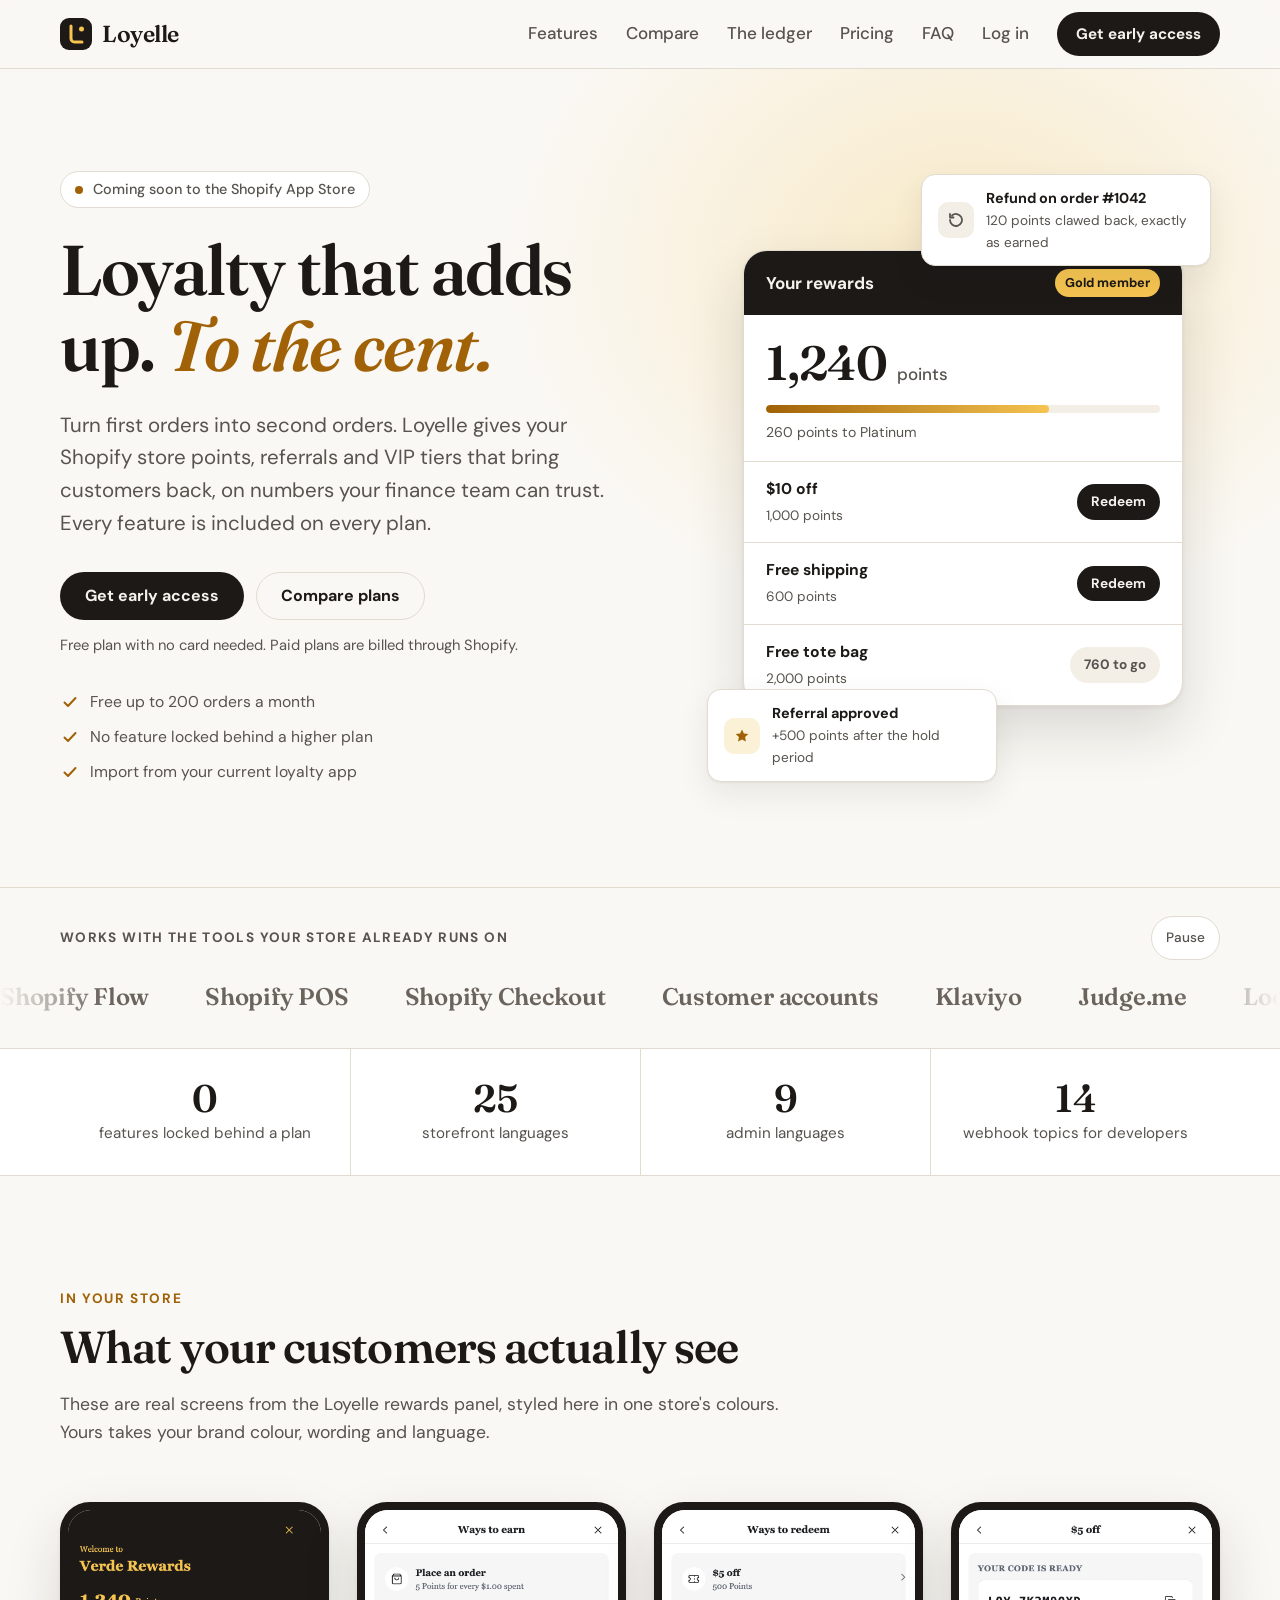
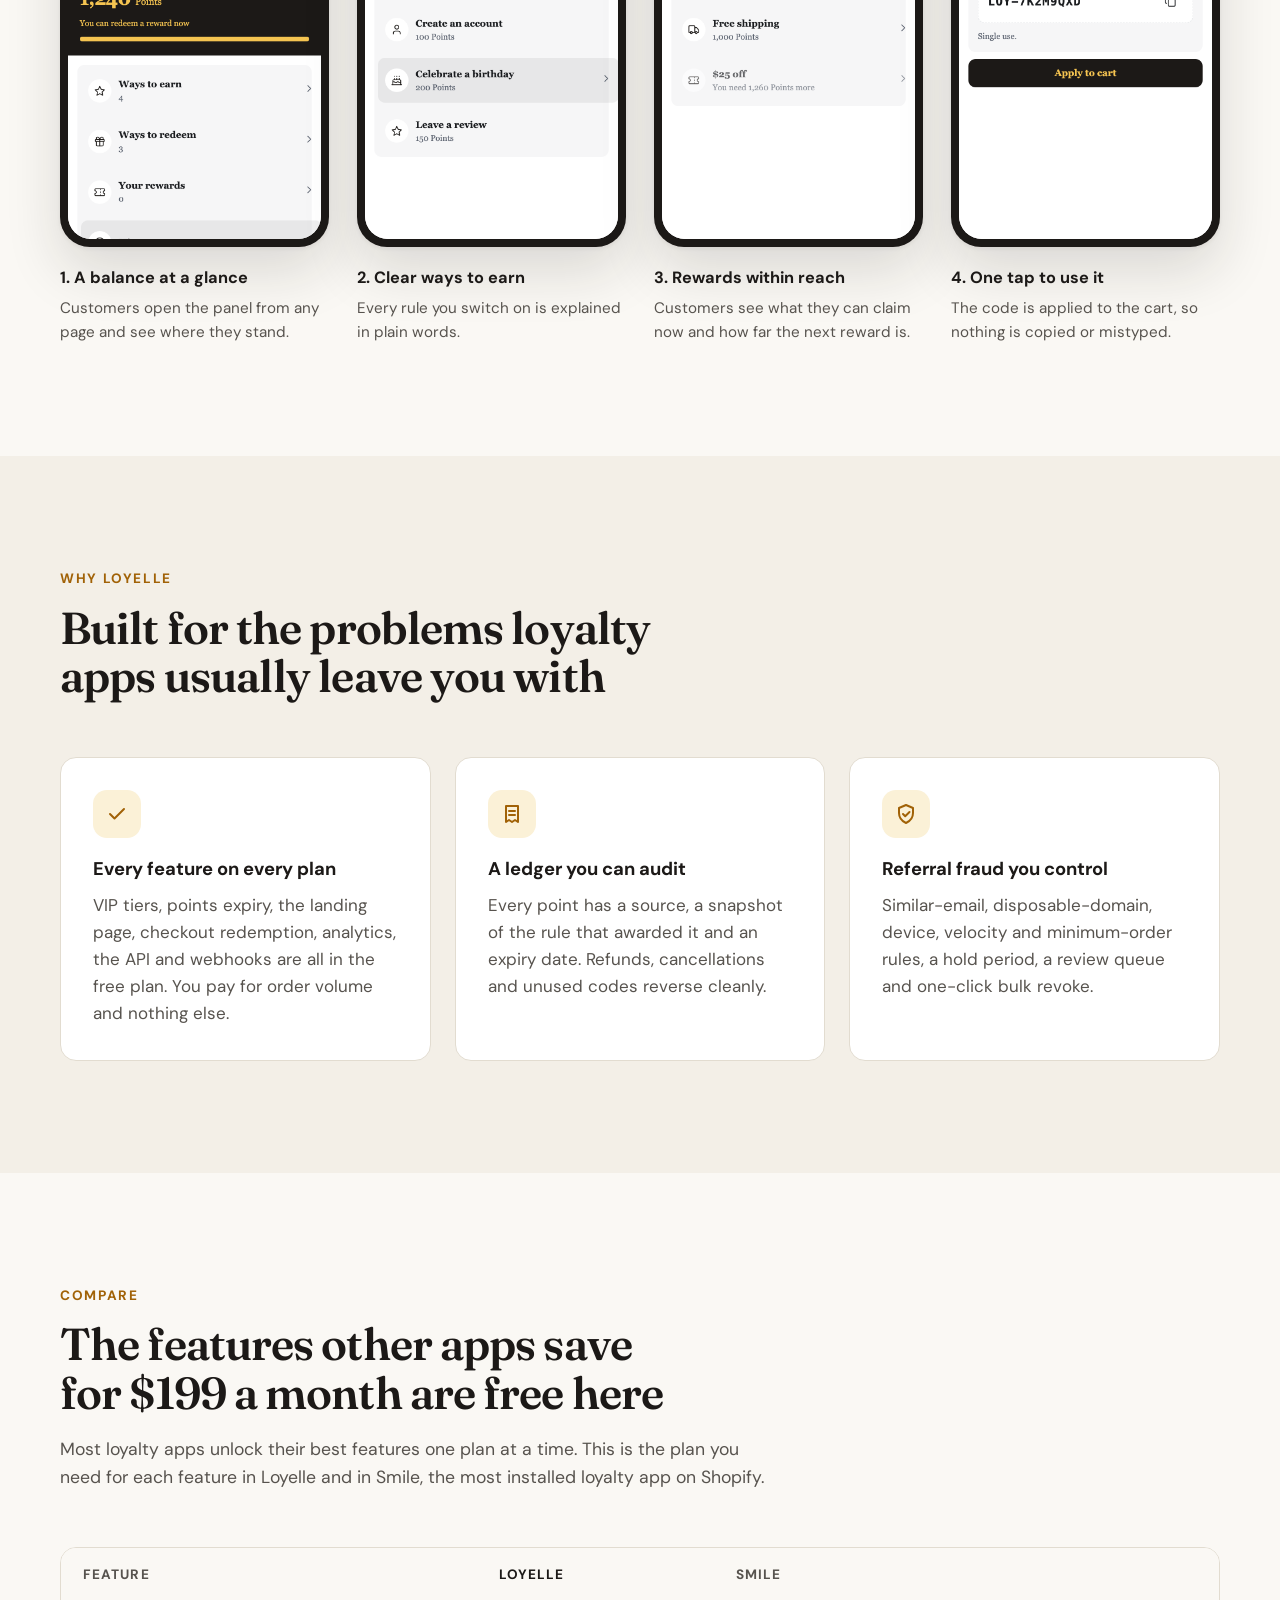
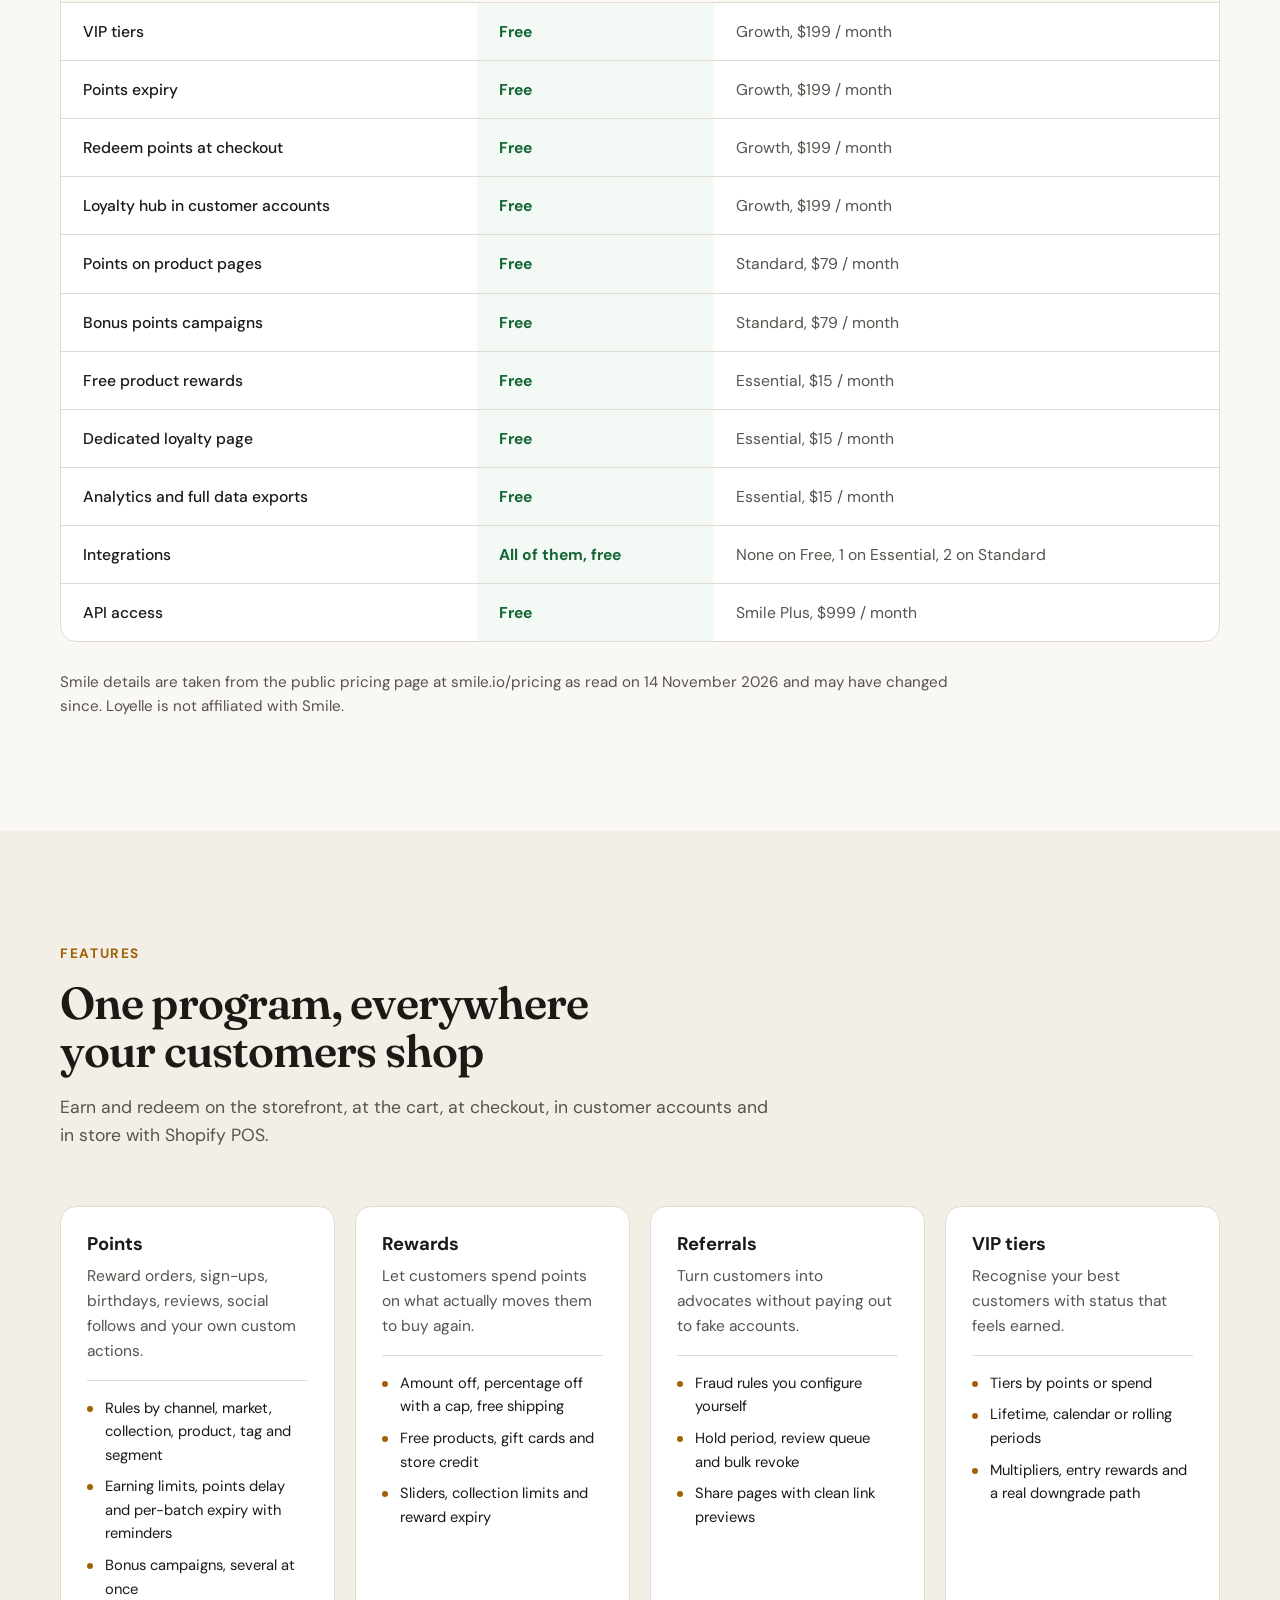
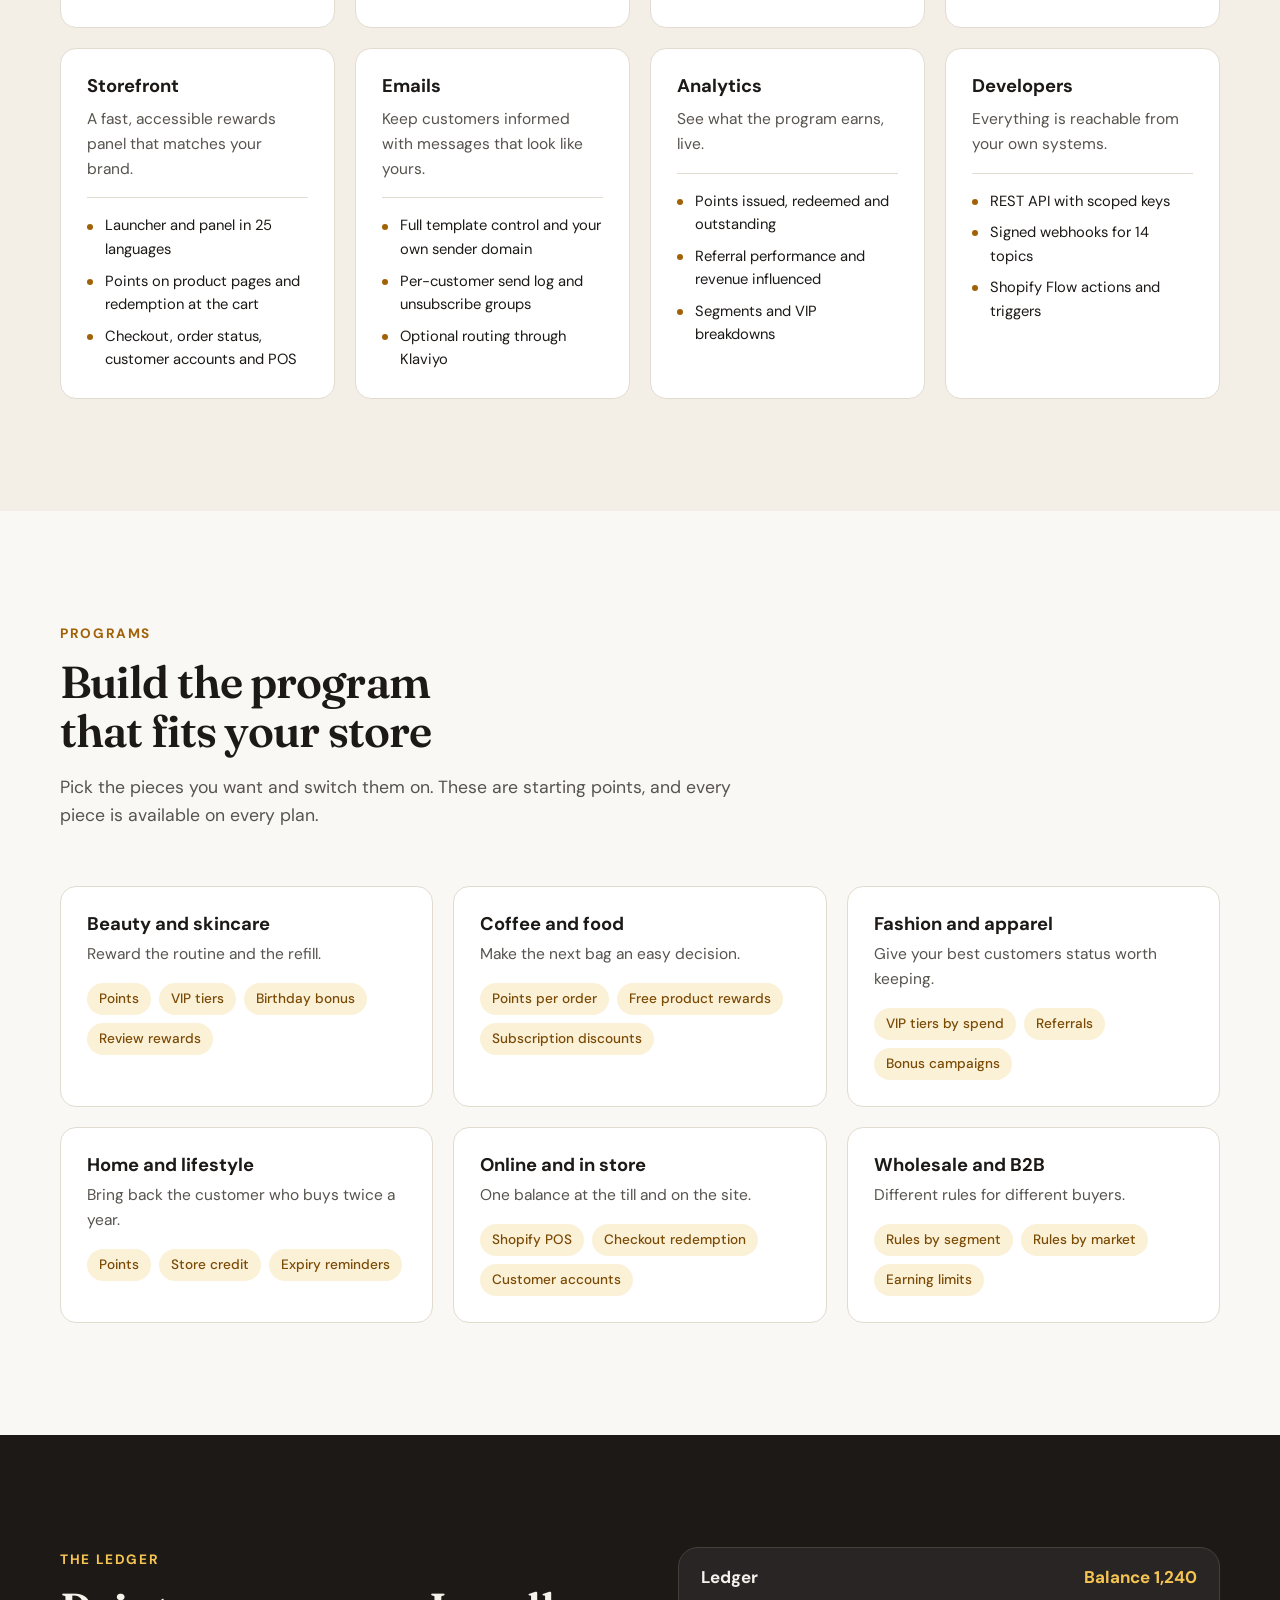
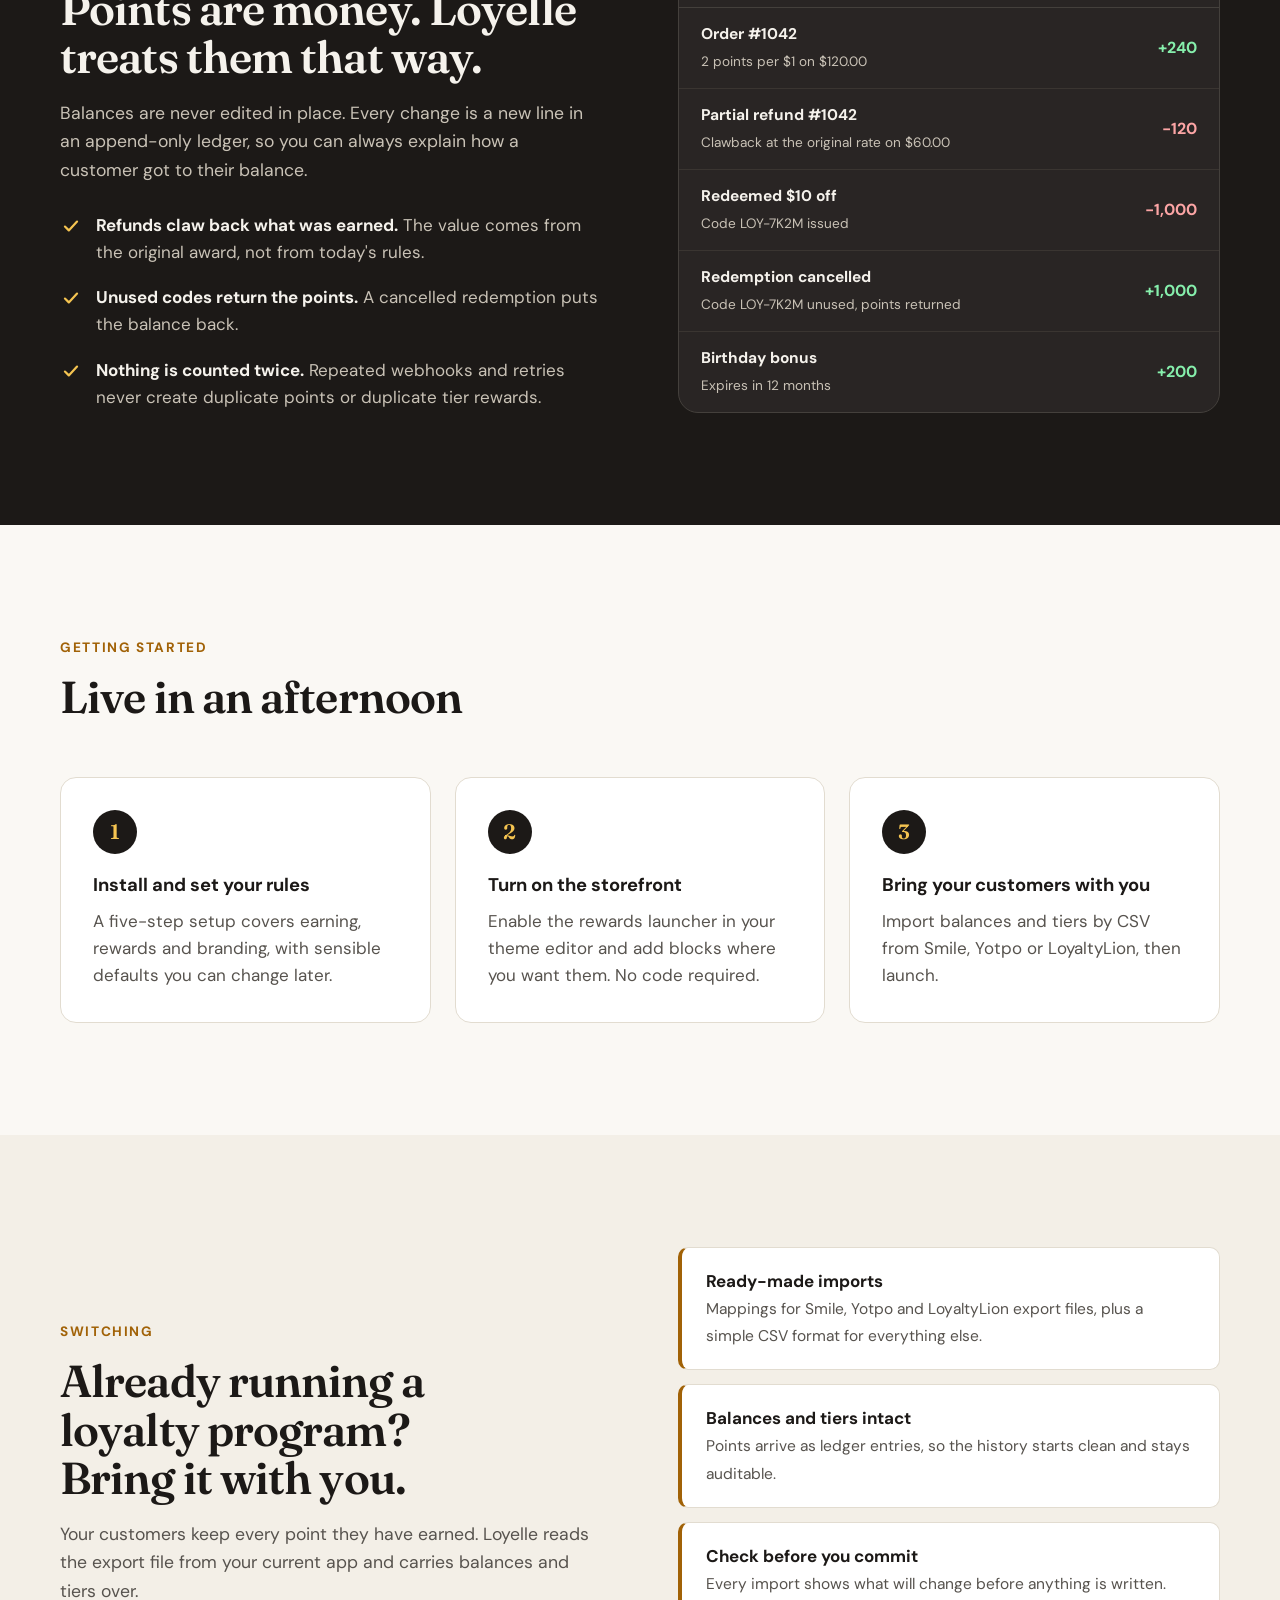
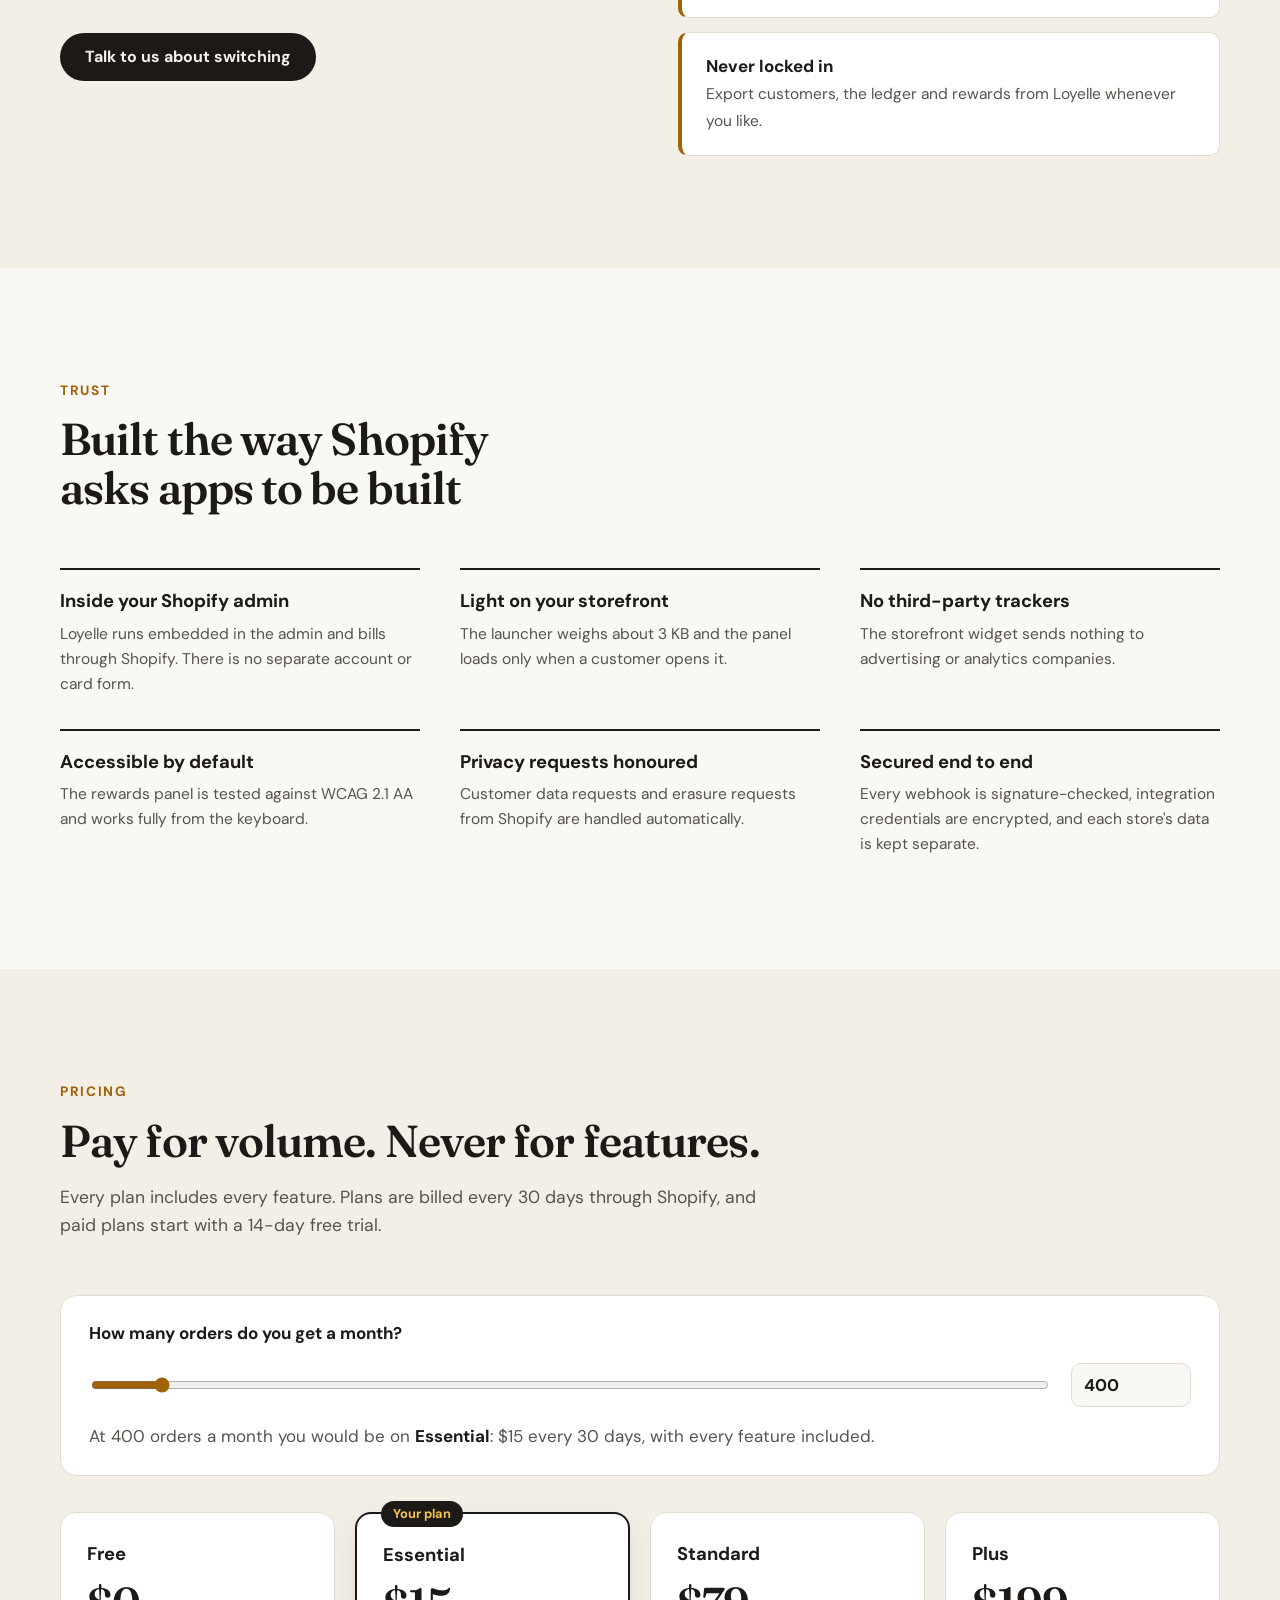
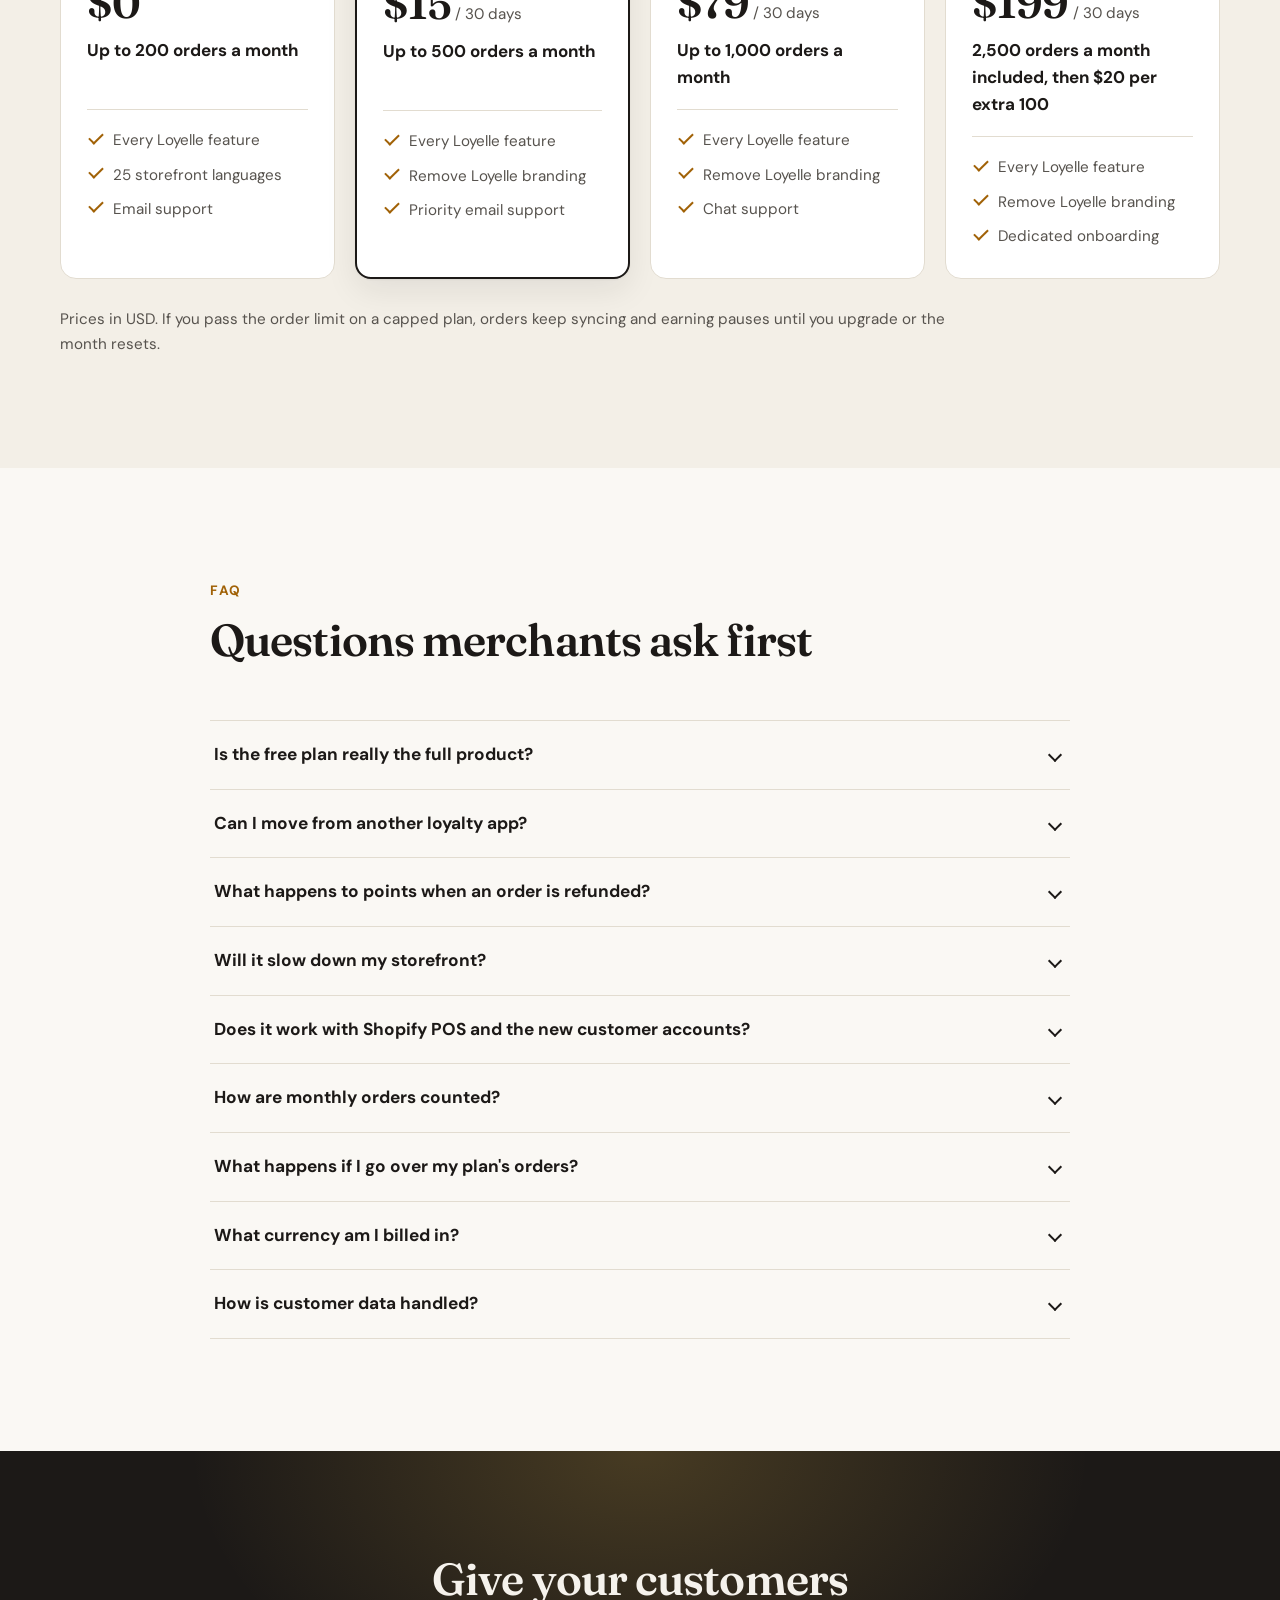
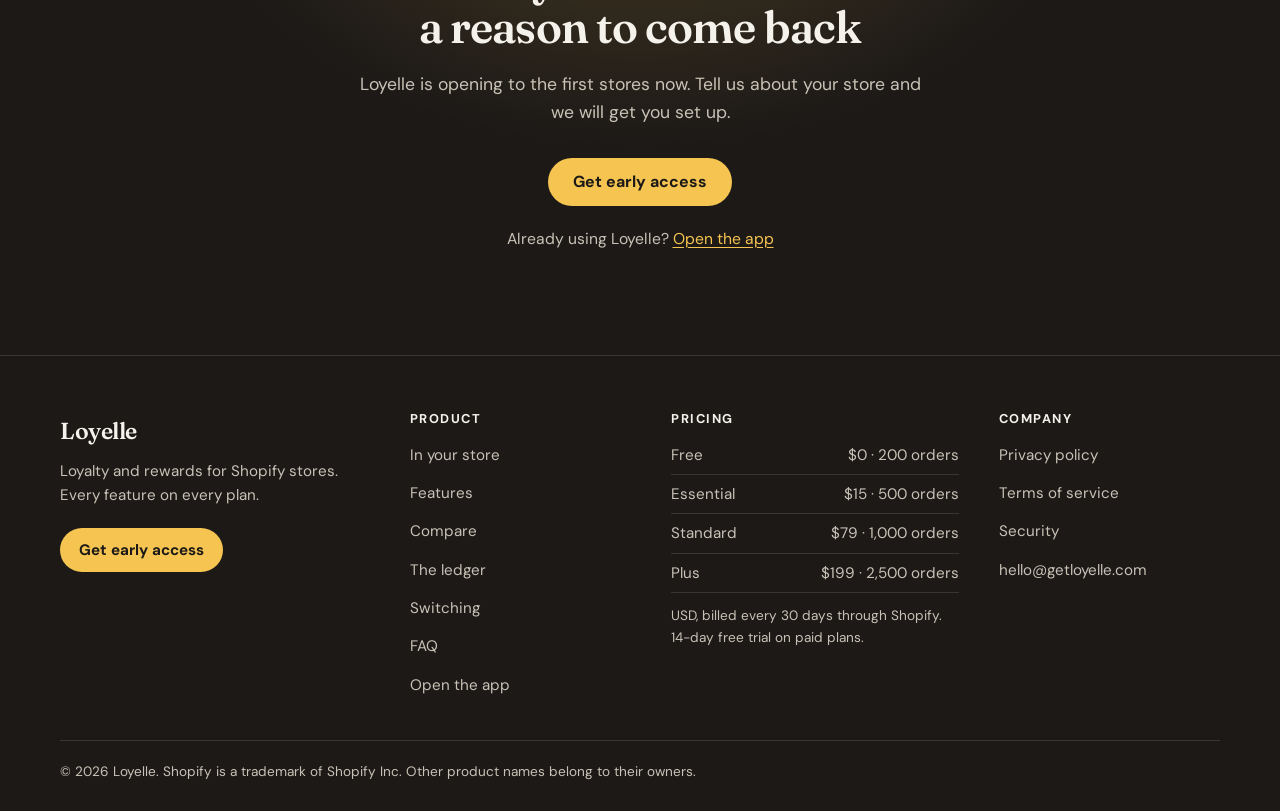
==== commit bdab38a7: "Add links to the app" ====
--- a/index.html
+++ b/index.html
@@ -36,6 +36,7 @@
         <a href="#ledger">The ledger</a>
         <a href="#pricing">Pricing</a>
         <a href="#faq">FAQ</a>
+        <a href="https://app.getloyelle.com">Log in</a>
         <a class="button button-primary button-small" href="mailto:hello@getloyelle.com?subject=Loyelle%20early%20access">Get early access</a>
       </nav>
     </div>
@@ -429,6 +430,7 @@
         <h2>Give your customers a reason to come back</h2>
         <p>Loyelle is opening to the first stores now. Tell us about your store and we will get you set up.</p>
         <a class="button button-gold" href="mailto:hello@getloyelle.com?subject=Loyelle%20early%20access">Get early access</a>
+        <p class="cta-secondary">Already using Loyelle? <a href="https://app.getloyelle.com">Open the app</a></p>
       </div>
     </section>
   </main>
@@ -448,6 +450,7 @@
         <a href="#ledger">The ledger</a>
         <a href="#switch">Switching</a>
         <a href="#faq">FAQ</a>
+        <a href="https://app.getloyelle.com">Open the app</a>
       </nav>
       <div>
         <h2>Pricing</h2>
--- a/styles.css
+++ b/styles.css
@@ -271,6 +271,8 @@
 .cta-band { background: var(--ink); color: var(--on-dark); padding: clamp(64px, 9vw, 104px) 0; position: relative; overflow: hidden; }
 .cta-band::before { content: ""; position: absolute; left: 50%; top: -60%; width: 900px; height: 600px; transform: translateX(-50%); background: radial-gradient(closest-side, rgba(245, 196, 81, 0.2), rgba(245, 196, 81, 0)); pointer-events: none; }
 .cta-inner { position: relative; text-align: center; max-width: 720px; }
+.cta-inner .cta-secondary { margin: 20px auto 0; font-size: 0.98rem; }
+.cta-secondary a { color: var(--gold-bright); text-underline-offset: 3px; }
 .cta-inner p { margin: 18px auto 32px; color: var(--on-dark-muted); font-size: 1.1rem; max-width: 32em; }
 
 /* Footer */
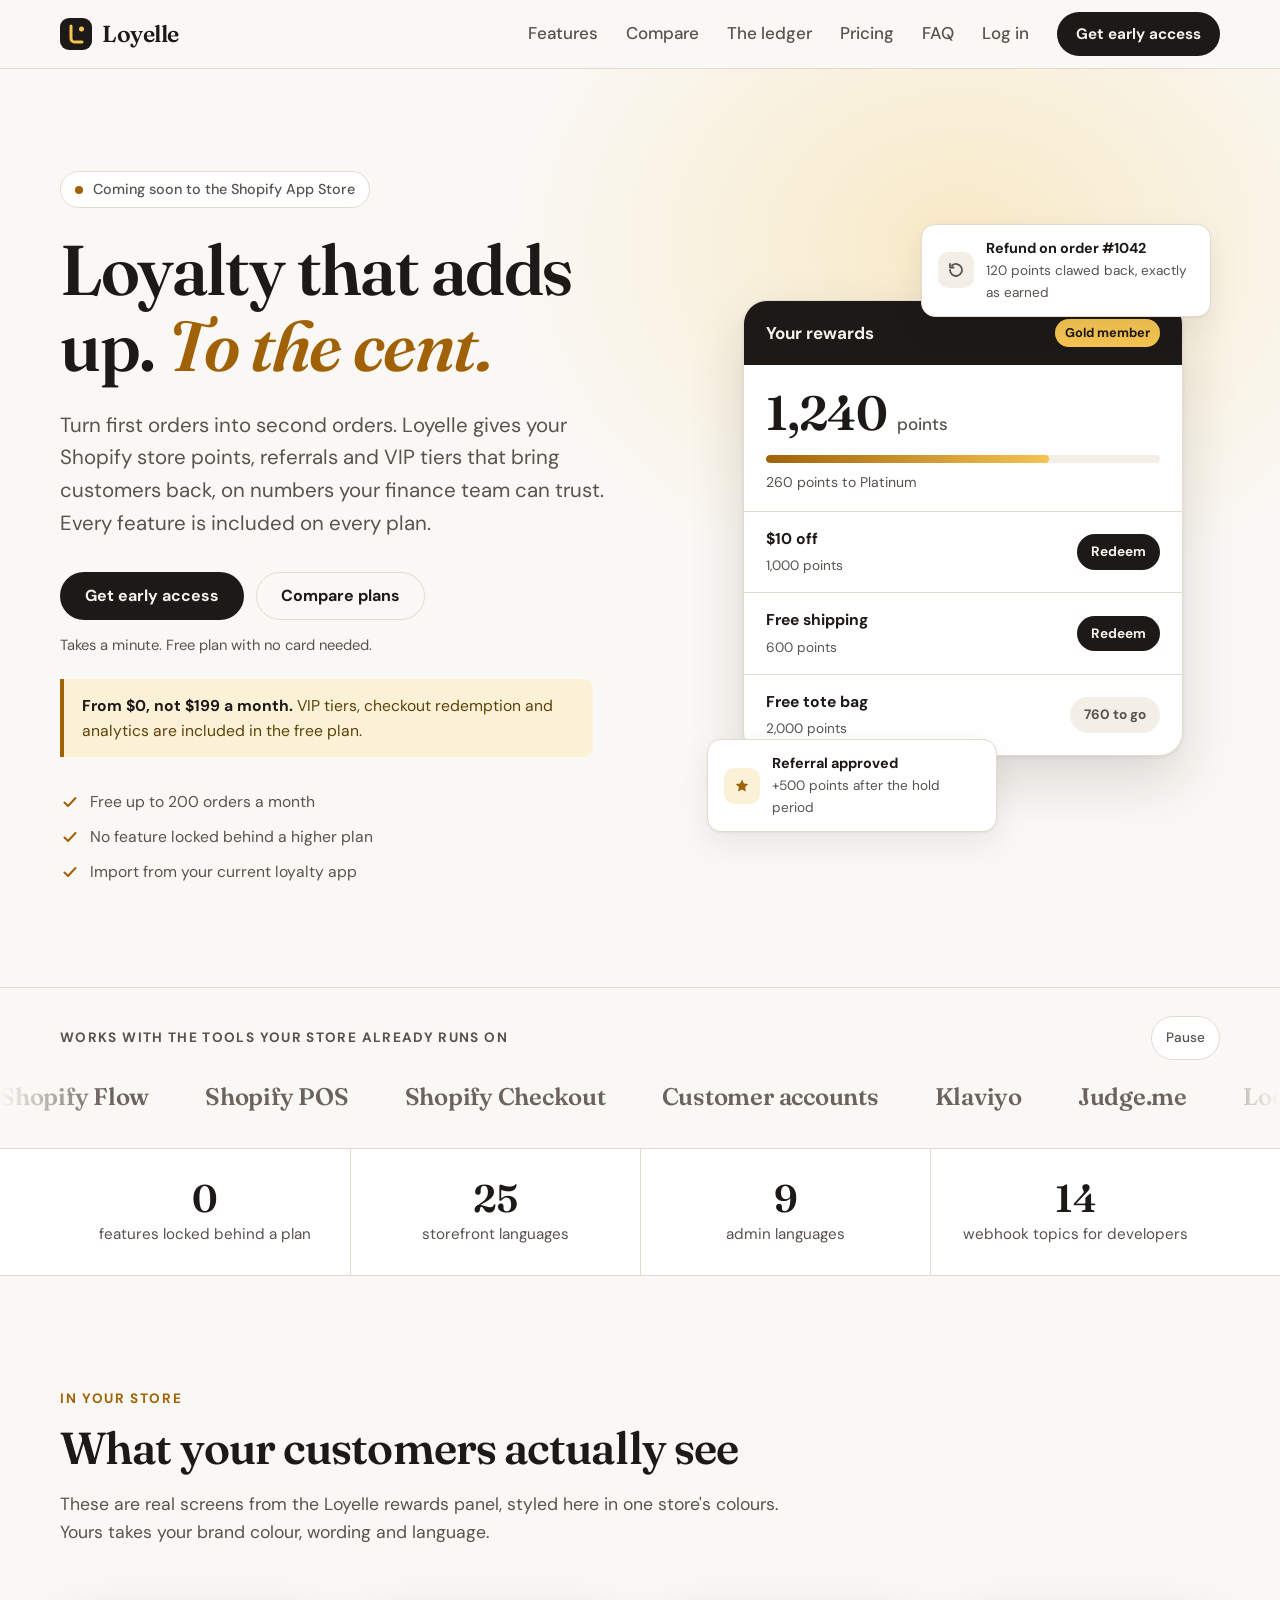
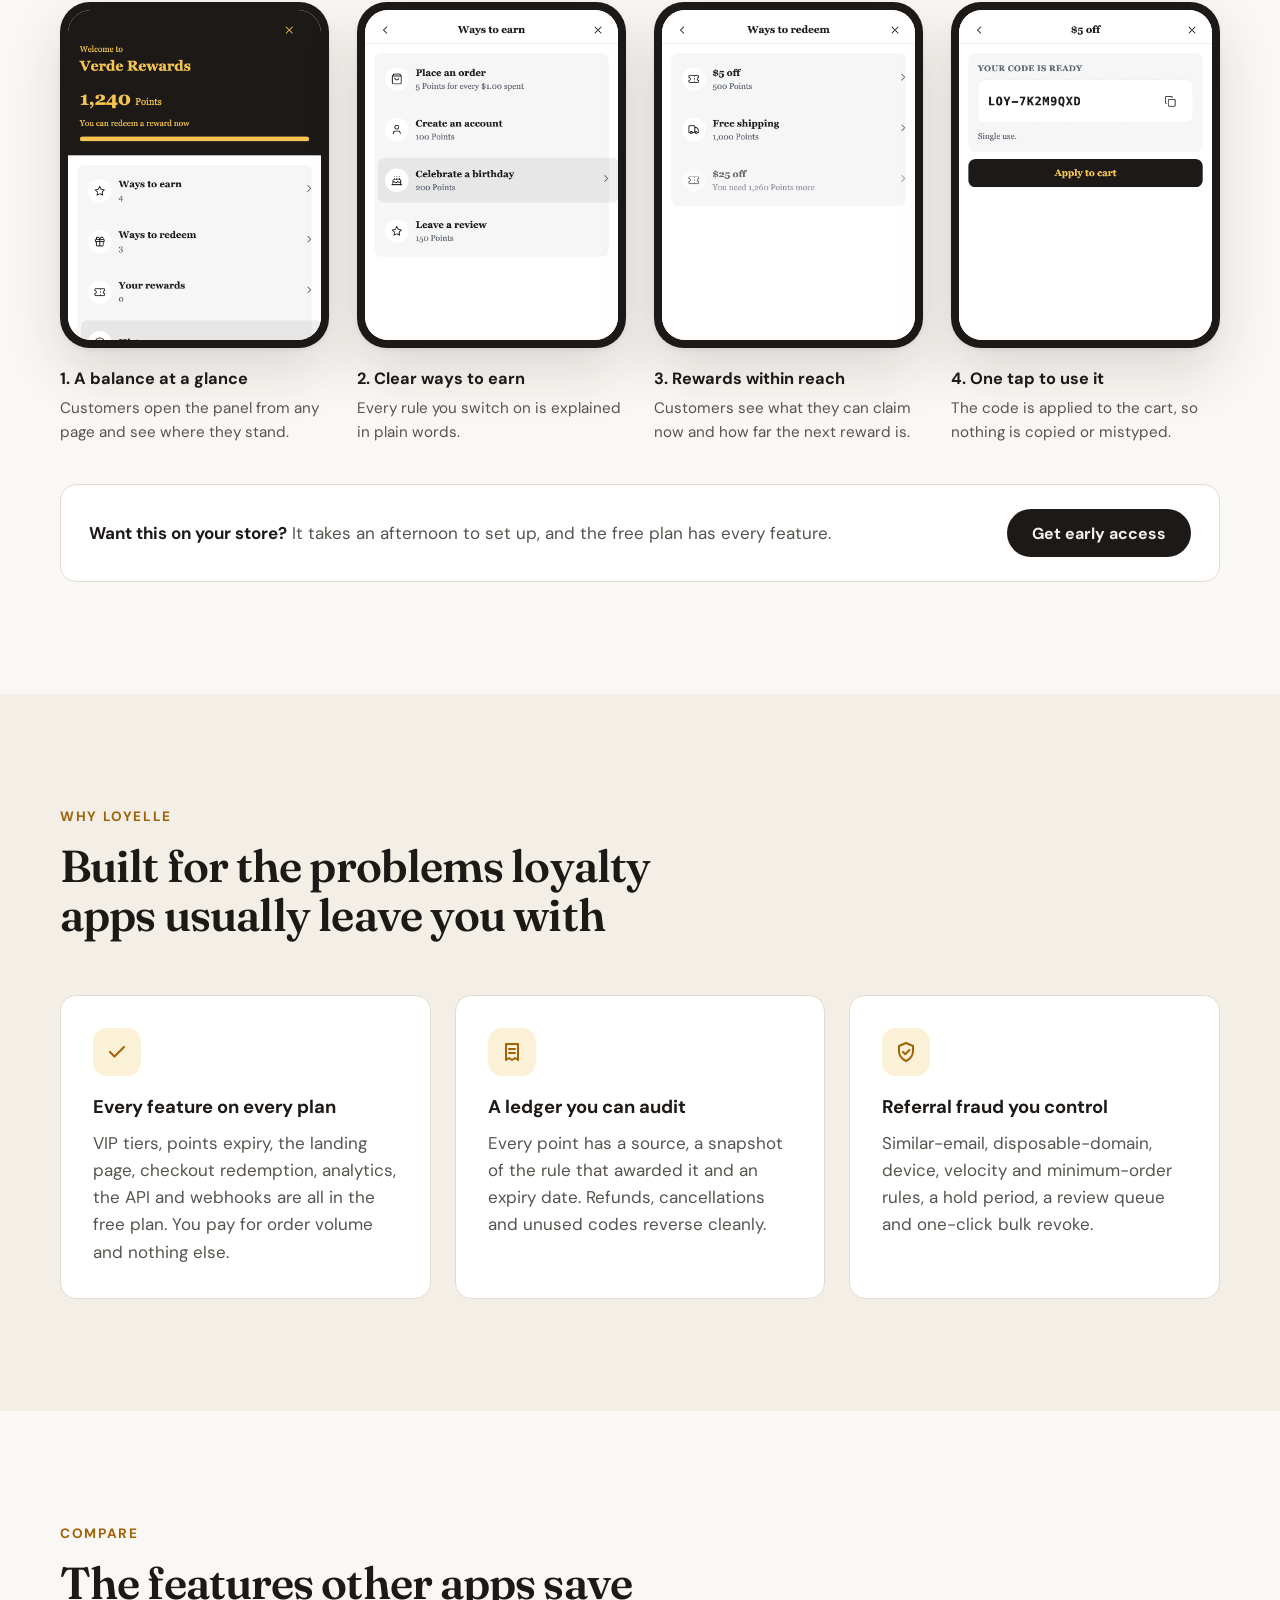
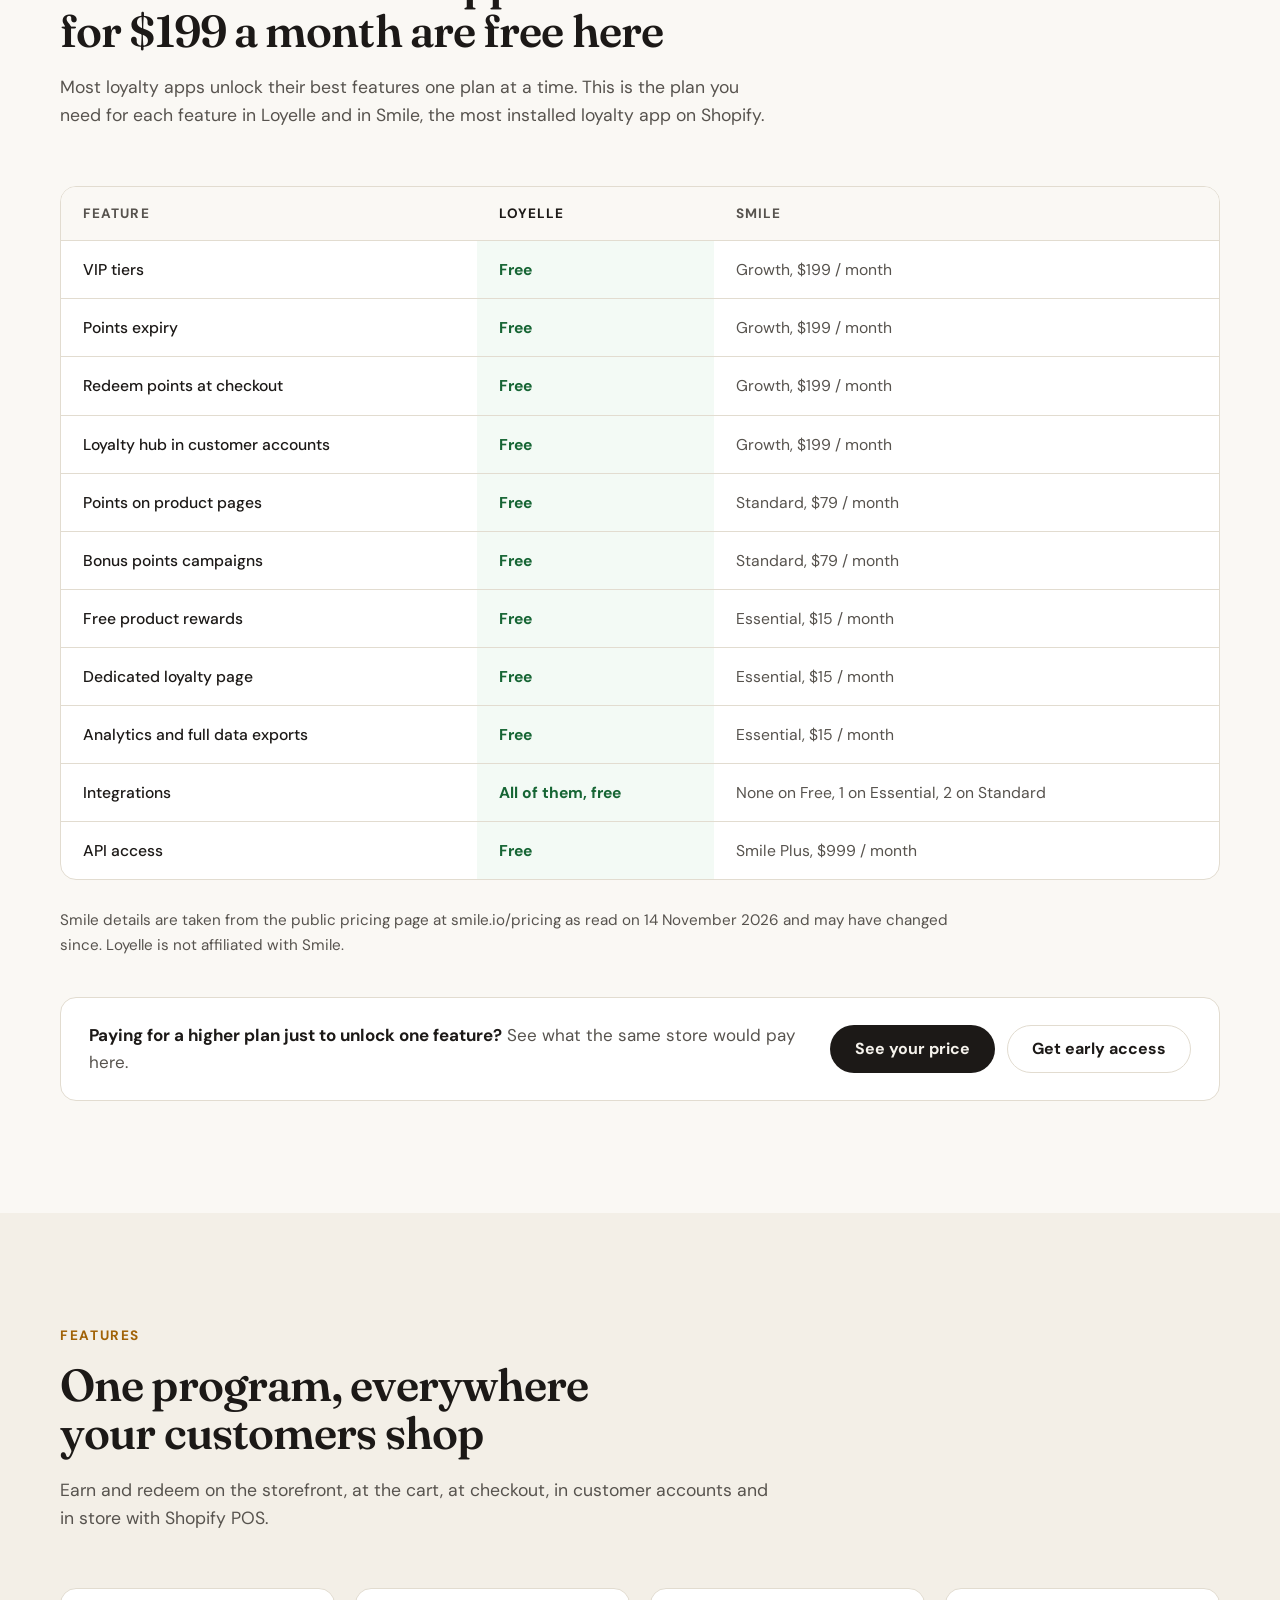
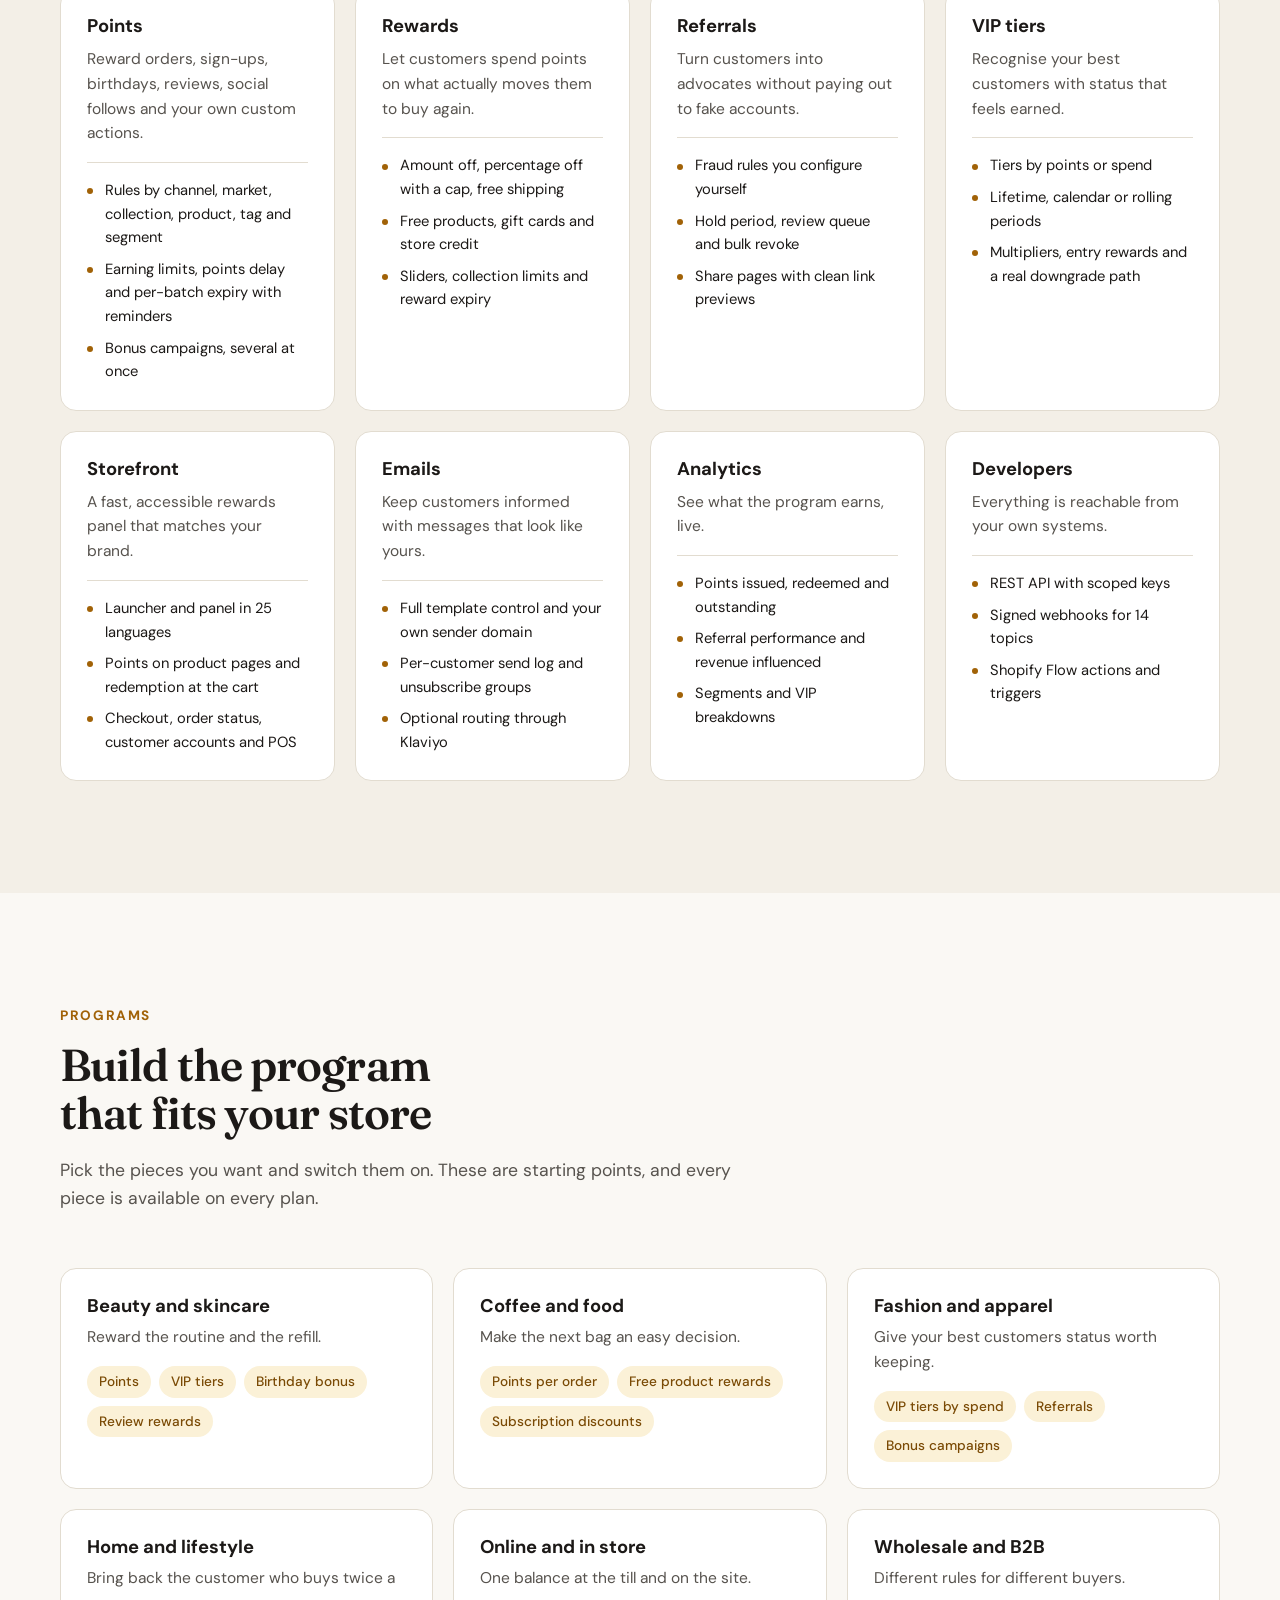
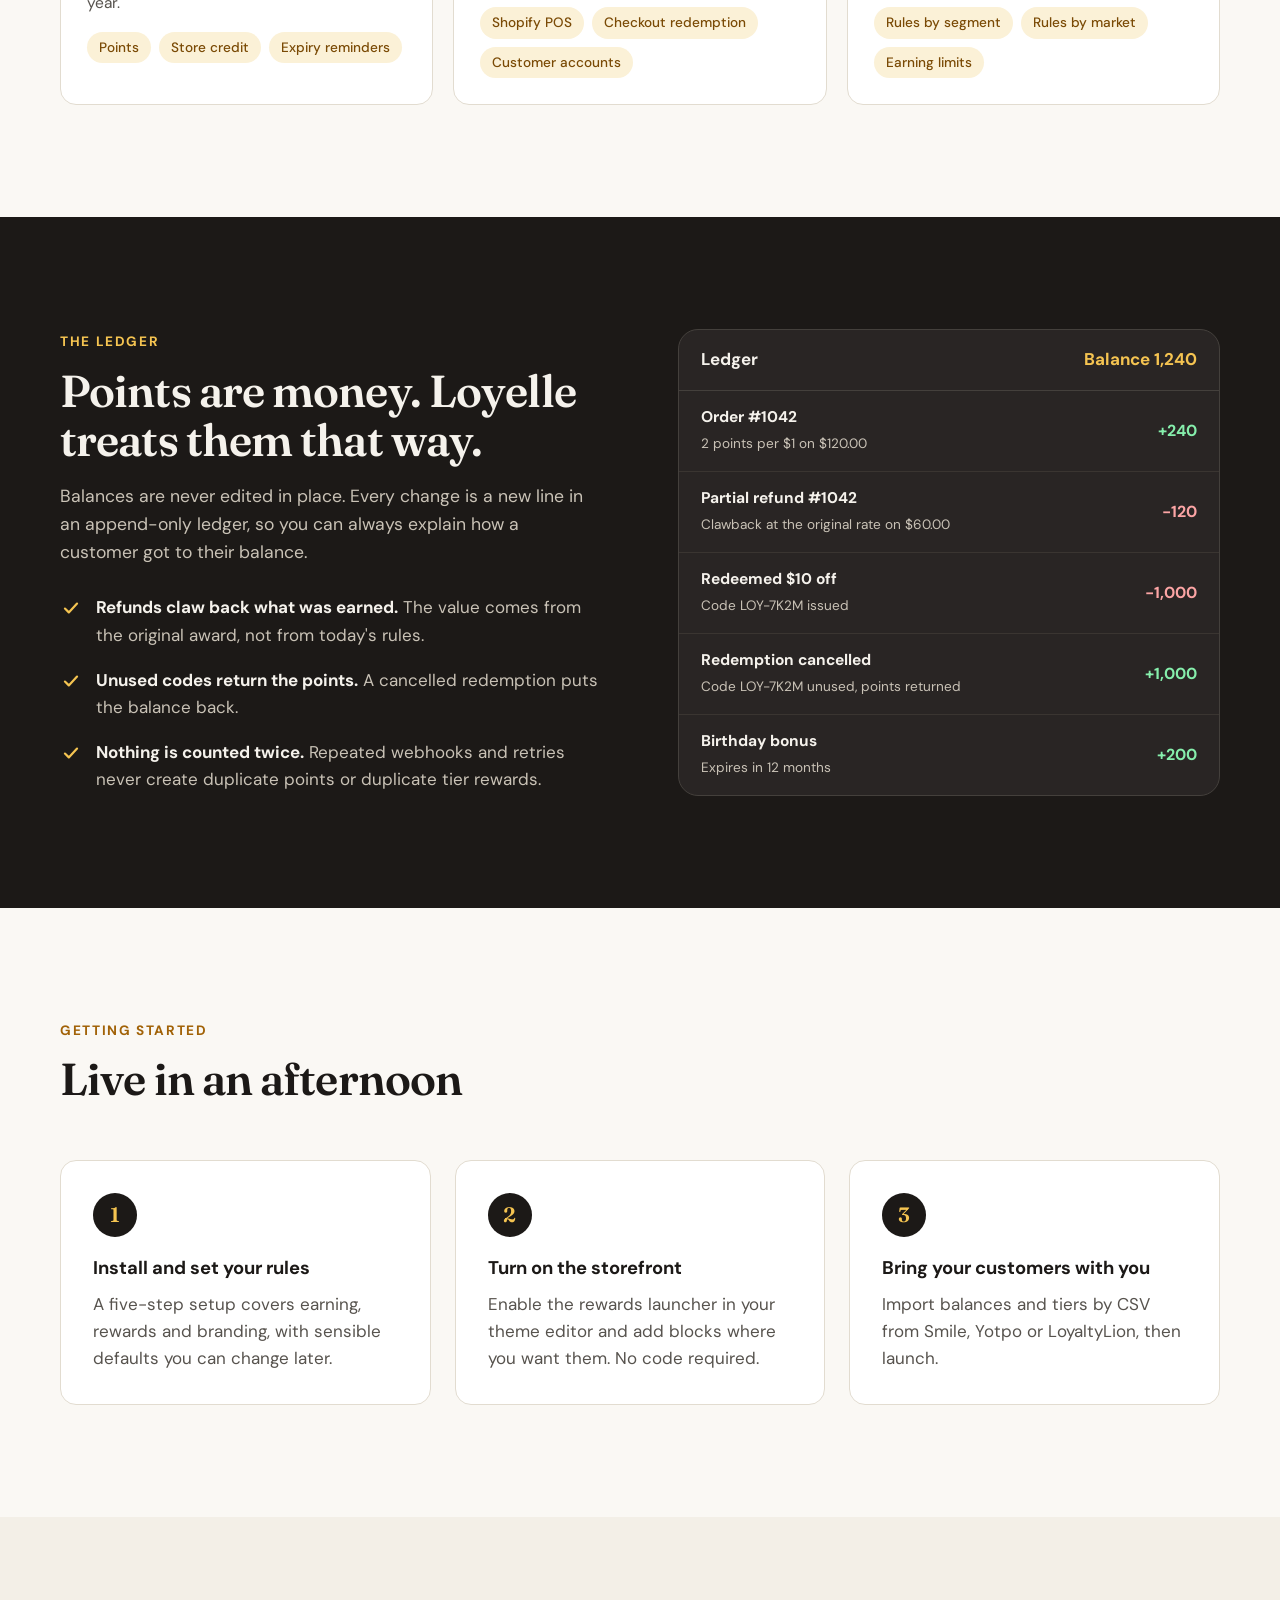
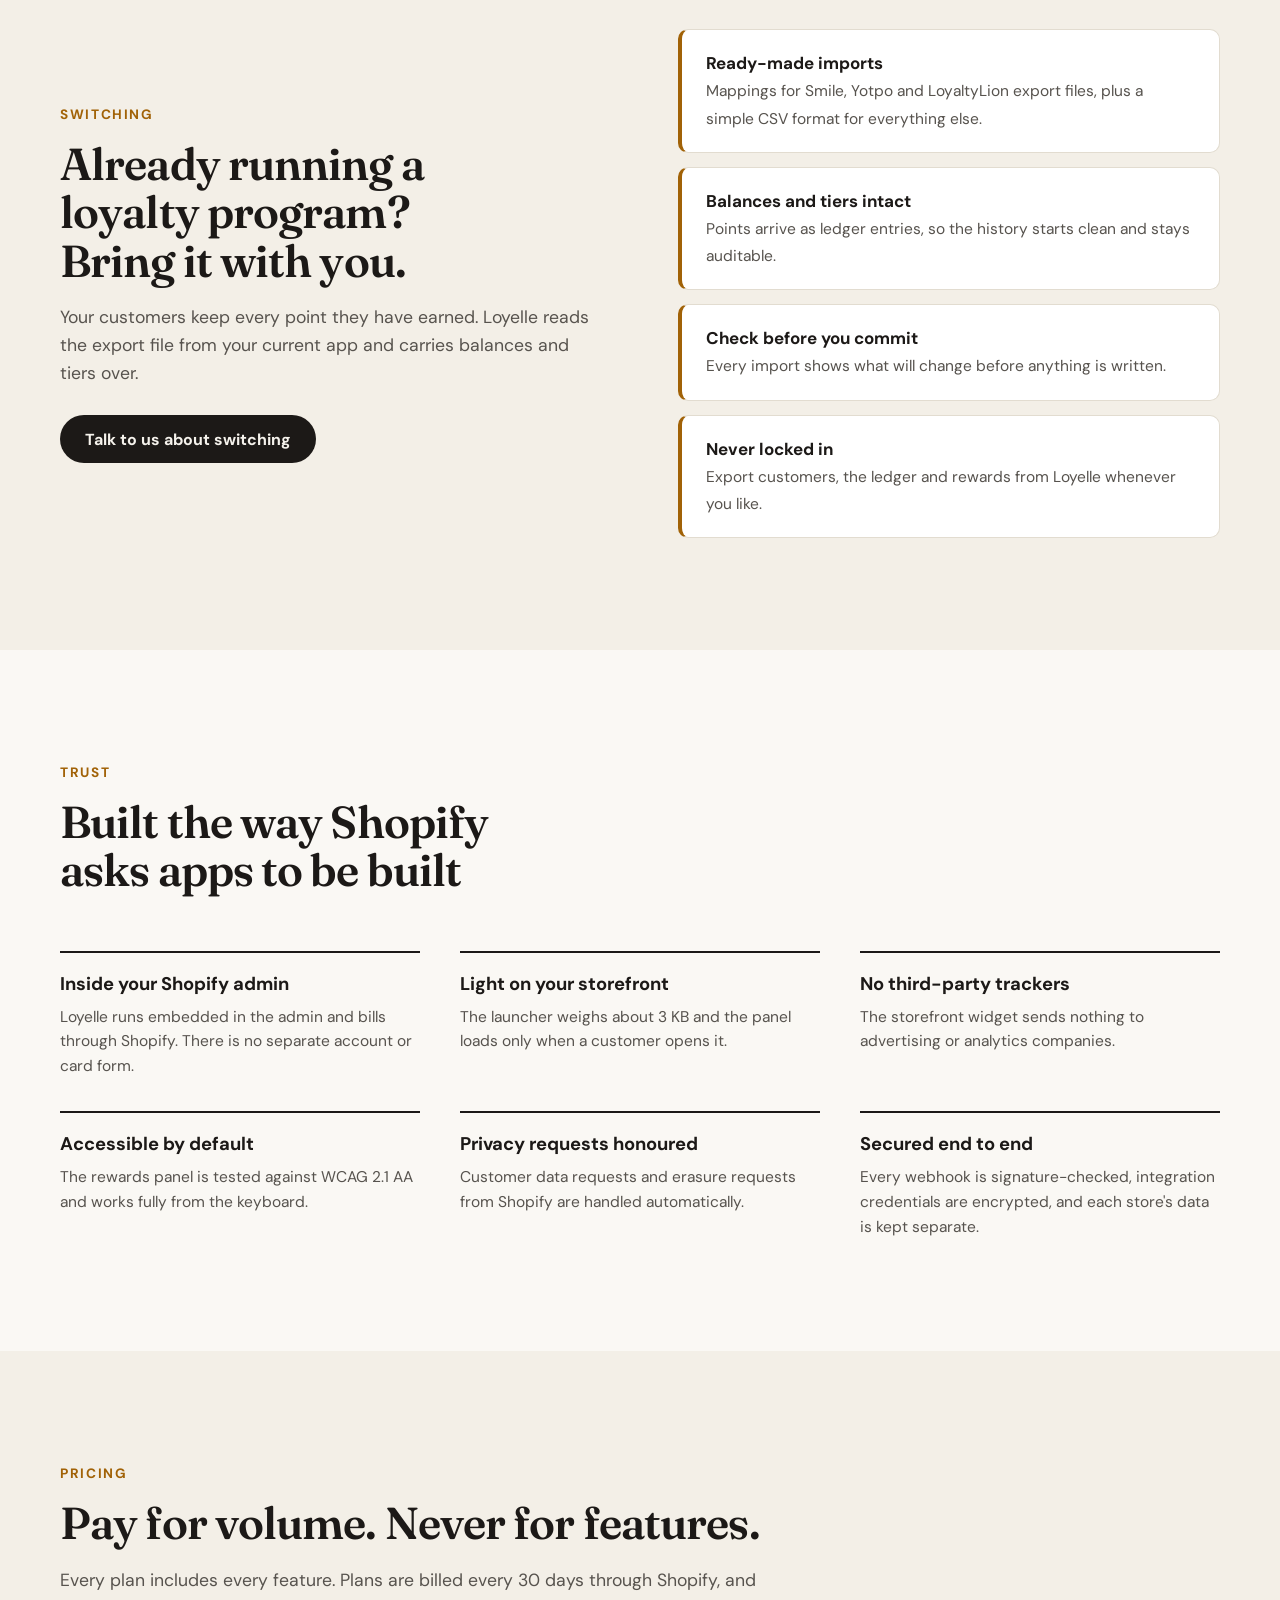
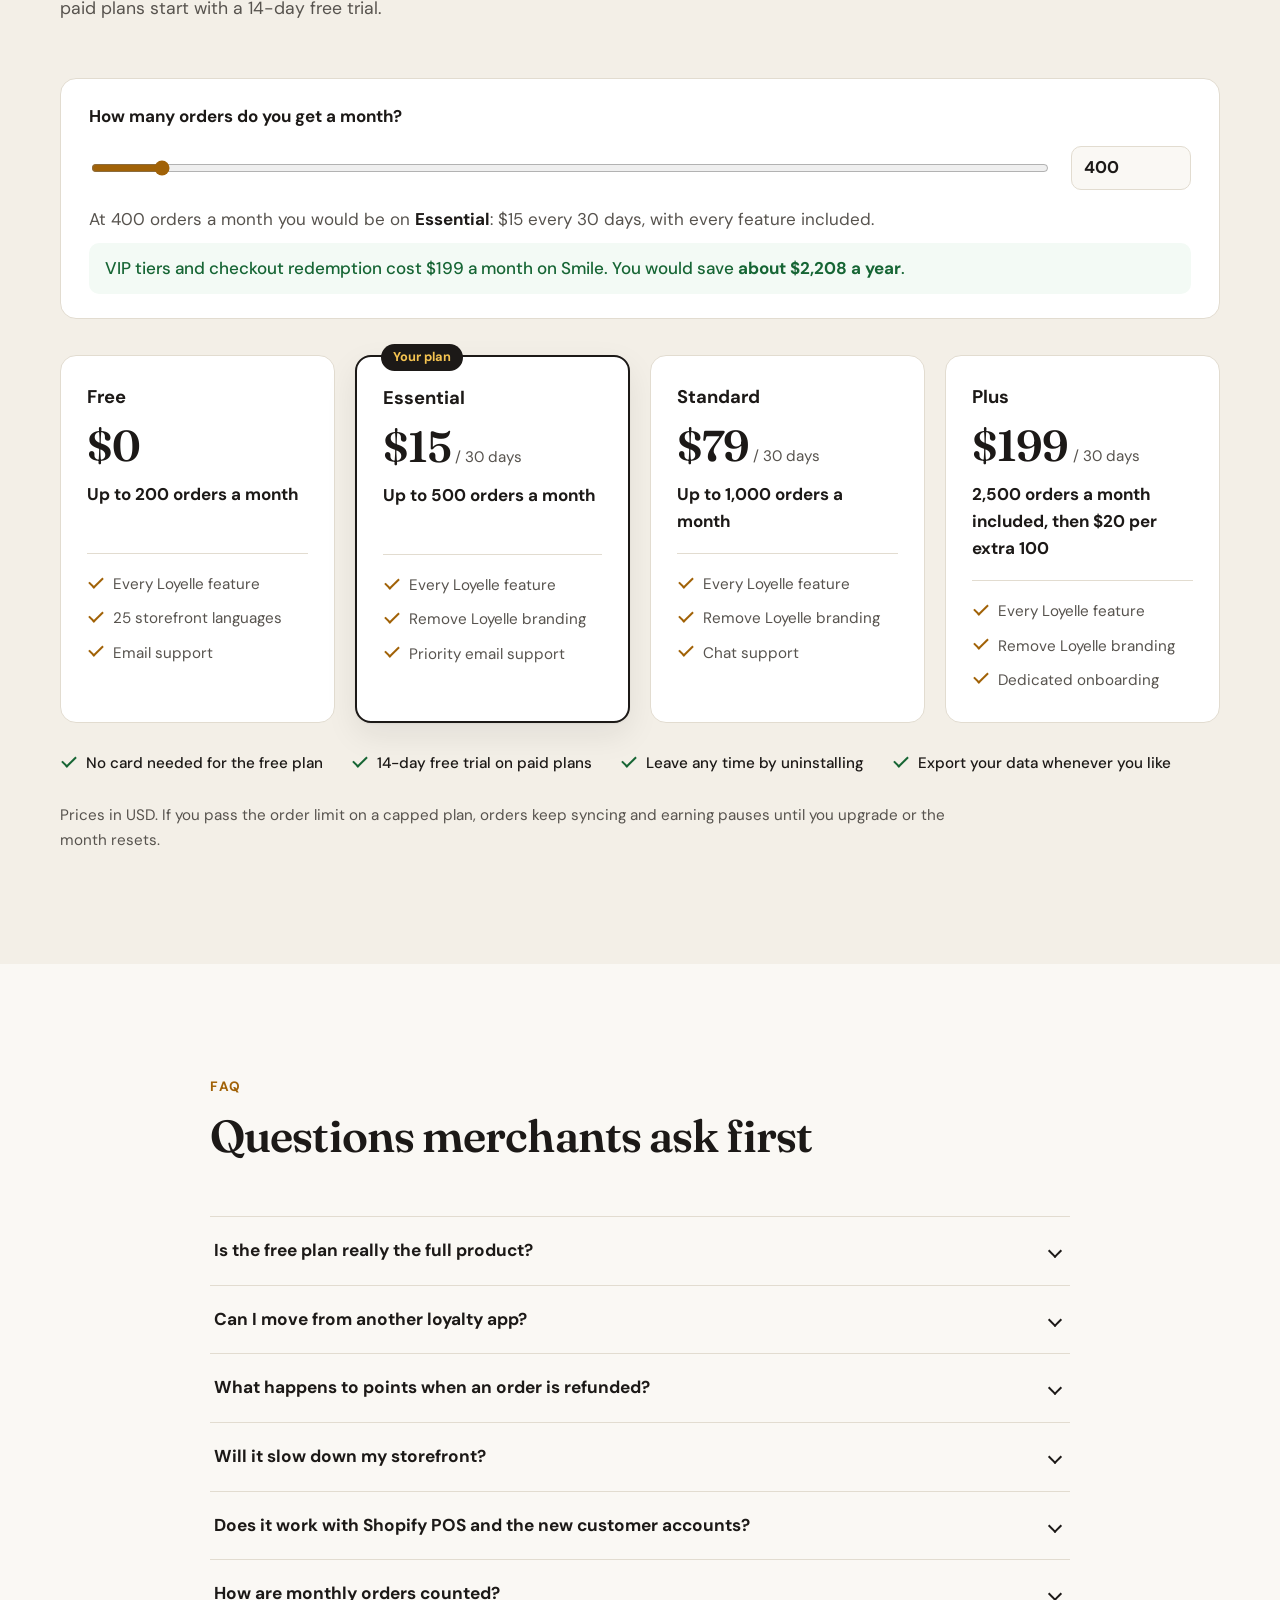
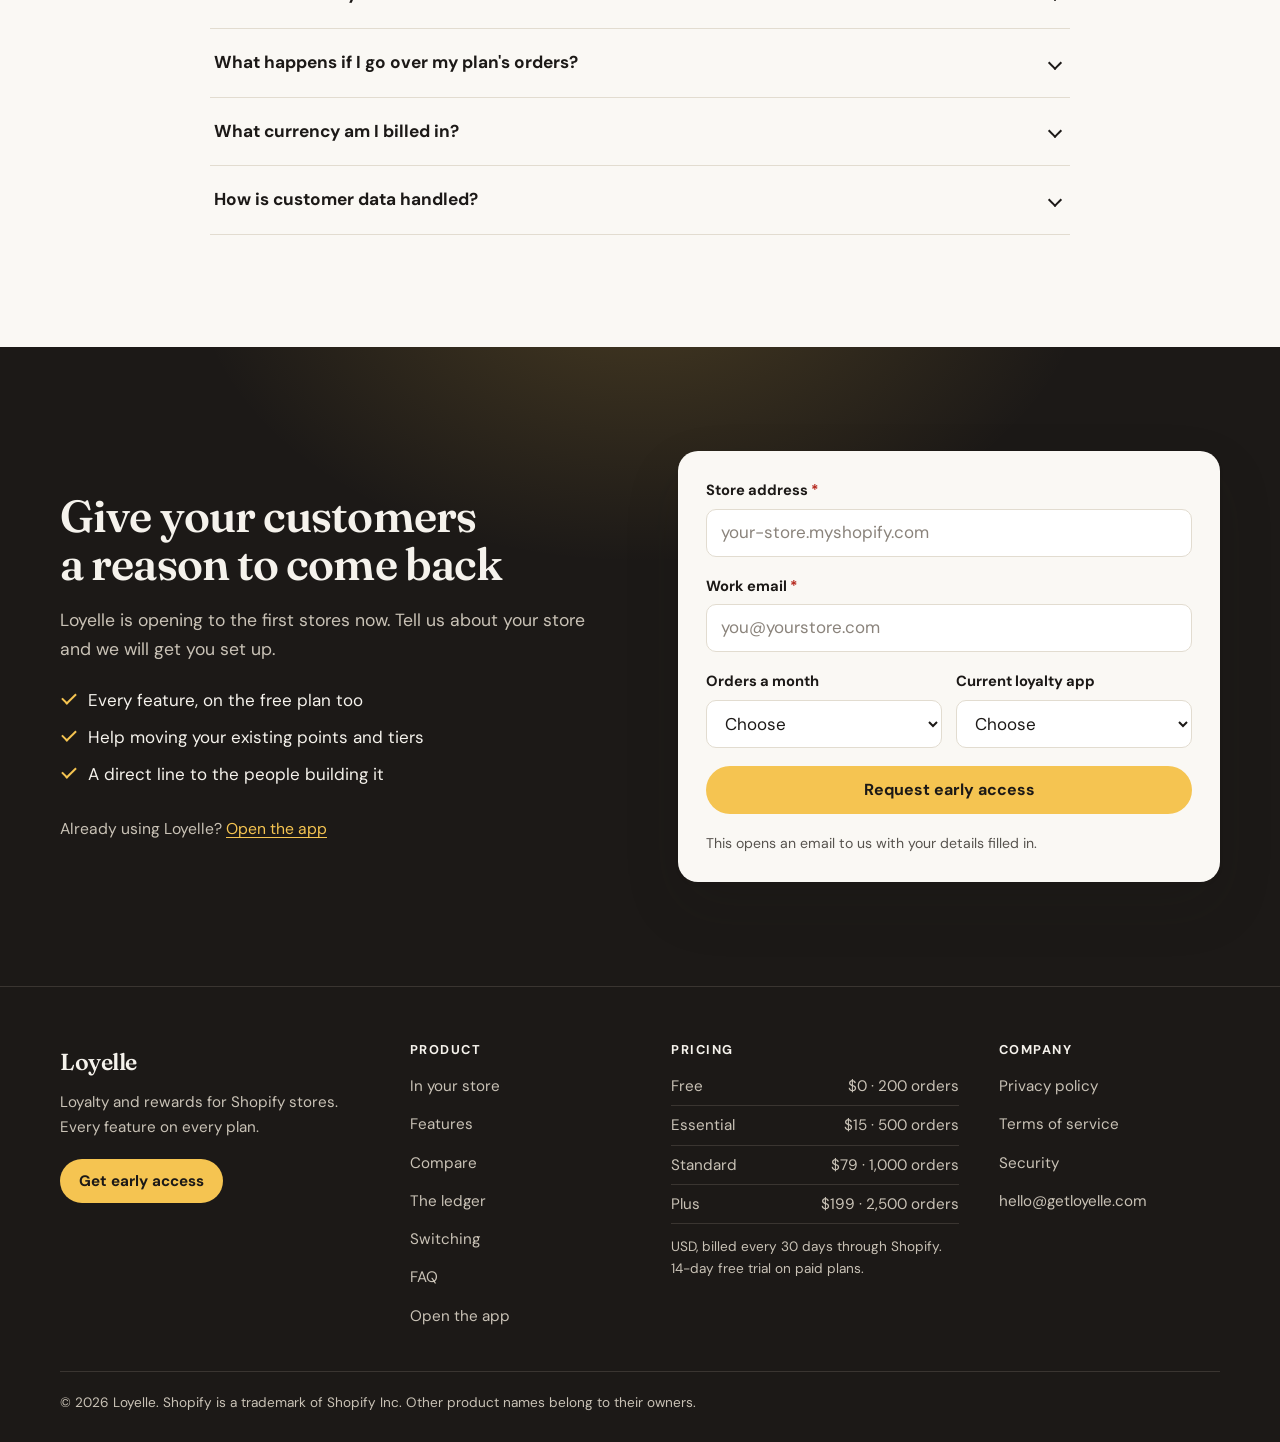
==== commit cdb4bb60: "Conversion improvements: early-access form, savings, SEO" ====
--- a/index.html
+++ b/index.html
@@ -11,11 +11,21 @@
   <meta property="og:url" content="https://getloyelle.com/">
   <meta property="og:title" content="Loyelle: Loyalty &amp; Rewards for Shopify">
   <meta property="og:description" content="Points, referrals and VIP tiers. Every feature on every plan, on a ledger that is correct to the cent.">
+  <meta property="og:site_name" content="Loyelle">
+  <meta property="og:image" content="https://getloyelle.com/img/og.png">
+  <meta property="og:image:width" content="1200">
+  <meta property="og:image:height" content="630">
+  <meta property="og:image:alt" content="Loyelle: loyalty and rewards for Shopify. Every feature on every plan.">
+  <meta name="twitter:card" content="summary_large_image">
+  <meta name="twitter:title" content="Loyelle: Loyalty &amp; Rewards for Shopify">
+  <meta name="twitter:description" content="Points, referrals and VIP tiers. Every feature on every plan, on a ledger that is correct to the cent.">
+  <meta name="twitter:image" content="https://getloyelle.com/img/og.png">
   <link rel="icon" href="favicon.svg" type="image/svg+xml">
   <link rel="preconnect" href="https://fonts.googleapis.com">
   <link rel="preconnect" href="https://fonts.gstatic.com" crossorigin>
   <link href="https://fonts.googleapis.com/css2?family=DM+Sans:opsz,wght@9..40,400;9..40,500;9..40,700&family=Fraunces:opsz,wght@9..144,500;9..144,600&display=swap" rel="stylesheet">
   <link rel="stylesheet" href="styles.css">
+  <script type="application/ld+json" id="structured-data">[{"@context": "https://schema.org", "@type": "SoftwareApplication", "name": "Loyelle", "url": "https://getloyelle.com/", "applicationCategory": "BusinessApplication", "operatingSystem": "Shopify", "description": "Loyalty points, referrals and VIP tiers for Shopify stores, with every feature on every plan.", "offers": [{"@type": "Offer", "name": "Free", "price": "0", "priceCurrency": "USD", "description": "Up to 200 orders a month"}, {"@type": "Offer", "name": "Essential", "price": "15", "priceCurrency": "USD", "description": "Up to 500 orders a month"}, {"@type": "Offer", "name": "Standard", "price": "79", "priceCurrency": "USD", "description": "Up to 1,000 orders a month"}, {"@type": "Offer", "name": "Plus", "price": "199", "priceCurrency": "USD", "description": "Up to 2,500 orders a month"}]}, {"@context": "https://schema.org", "@type": "FAQPage", "mainEntity": [{"@type": "Question", "name": "Is the free plan really the full product?", "acceptedAnswer": {"@type": "Answer", "text": "Yes. The free plan has the same features as the paid plans, including VIP tiers, referrals, analytics, the API and webhooks. Plans differ by monthly order volume, branding removal and the kind of support you get."}}, {"@type": "Question", "name": "Can I move from another loyalty app?", "acceptedAnswer": {"@type": "Answer", "text": "Yes. Loyelle imports customers, point balances and tiers by CSV, with ready-made mappings for Smile, Yotpo and LoyaltyLion exports. You can also export everything from Loyelle at any time."}}, {"@type": "Question", "name": "What happens to points when an order is refunded?", "acceptedAnswer": {"@type": "Answer", "text": "Loyelle removes the points that order earned, valued at the rate that applied when they were awarded. Partial refunds remove a proportional share."}}, {"@type": "Question", "name": "Will it slow down my storefront?", "acceptedAnswer": {"@type": "Answer", "text": "The launcher is a few kilobytes and the rewards panel loads only when a customer opens it. The storefront widget makes no third-party tracking requests."}}, {"@type": "Question", "name": "Does it work with Shopify POS and the new customer accounts?", "acceptedAnswer": {"@type": "Answer", "text": "Yes. Customers can earn and redeem in store with Shopify POS, at checkout, and inside customer accounts through a dedicated loyalty page."}}, {"@type": "Question", "name": "How are monthly orders counted?", "acceptedAnswer": {"@type": "Answer", "text": "Loyelle counts orders placed in the calendar month that have a customer email, because those are the orders that can earn points. Orders from guests with no email do not count toward your plan."}}, {"@type": "Question", "name": "What happens if I go over my plan's orders?", "acceptedAnswer": {"@type": "Answer", "text": "Nothing breaks. Orders keep syncing and customers keep their balances and can still redeem. New earning pauses until you upgrade or the month resets. On Plus, extra orders are billed at $20 per 100."}}, {"@type": "Question", "name": "What currency am I billed in?", "acceptedAnswer": {"@type": "Answer", "text": "Plans are priced in US dollars and charged every 30 days on your Shopify bill."}}, {"@type": "Question", "name": "How is customer data handled?", "acceptedAnswer": {"@type": "Answer", "text": "Loyelle stores only what the program needs, keeps each store's data separate, and honours Shopify's data request and erasure webhooks."}}]}]</script>
 </head>
 <body>
   <a class="skip-link" href="#main">Skip to content</a>
@@ -37,7 +47,7 @@
         <a href="#pricing">Pricing</a>
         <a href="#faq">FAQ</a>
         <a href="https://app.getloyelle.com">Log in</a>
-        <a class="button button-primary button-small" href="mailto:hello@getloyelle.com?subject=Loyelle%20early%20access">Get early access</a>
+        <a class="button button-primary button-small" href="#early-access">Get early access</a>
       </nav>
     </div>
   </header>
@@ -50,10 +60,11 @@
           <h1>Loyalty that adds up. <em>To the cent.</em></h1>
           <p class="lede">Turn first orders into second orders. Loyelle gives your Shopify store points, referrals and VIP tiers that bring customers back, on numbers your finance team can trust. Every feature is included on every plan.</p>
           <div class="cta-row">
-            <a class="button button-primary" href="mailto:hello@getloyelle.com?subject=Loyelle%20early%20access">Get early access</a>
+            <a class="button button-primary" href="#early-access">Get early access</a>
             <a class="button button-ghost" href="#compare">Compare plans</a>
           </div>
-          <p class="cta-note">Free plan with no card needed. Paid plans are billed through Shopify.</p>
+          <p class="cta-note">Takes a minute. Free plan with no card needed.</p>
+          <p class="hero-saving"><strong>From $0, not $199 a month.</strong> VIP tiers, checkout redemption and analytics are included in the free plan.</p>
           <ul class="hero-points">
             <li><svg viewBox="0 0 20 20" aria-hidden="true"><path d="M4.5 10.5l3.5 3.5 7.5-8" fill="none" stroke="currentColor" stroke-width="2" stroke-linecap="round" stroke-linejoin="round"/></svg>Free up to 200 orders a month</li>
             <li><svg viewBox="0 0 20 20" aria-hidden="true"><path d="M4.5 10.5l3.5 3.5 7.5-8" fill="none" stroke="currentColor" stroke-width="2" stroke-linecap="round" stroke-linejoin="round"/></svg>No feature locked behind a higher plan</li>
@@ -126,6 +137,10 @@
           <li><figure><div class="phone"><img src="img/panel-redeem.png" width="430" height="640" loading="lazy" alt="Ways to redeem screen listing $5 off, free shipping and $25 off with the points each one costs"></div><figcaption><strong>3. Rewards within reach</strong>Customers see what they can claim now and how far the next reward is.</figcaption></figure></li>
           <li><figure><div class="phone"><img src="img/panel-code.png" width="430" height="640" loading="lazy" alt="Reward screen showing a discount code ready to use with an Apply to cart button"></div><figcaption><strong>4. One tap to use it</strong>The code is applied to the cart, so nothing is copied or mistyped.</figcaption></figure></li>
         </ol>
+        <div class="inline-cta">
+          <p><strong>Want this on your store?</strong> It takes an afternoon to set up, and the free plan has every feature.</p>
+          <div class="inline-cta-actions"><a class="button button-primary" href="#early-access">Get early access</a></div>
+        </div>
       </div>
     </section>
 
@@ -183,6 +198,10 @@
           </table>
         </div>
         <p class="pricing-note">Smile details are taken from the public pricing page at smile.io/pricing as read on 14 November 2026 and may have changed since. Loyelle is not affiliated with Smile.</p>
+        <div class="inline-cta">
+          <p><strong>Paying for a higher plan just to unlock one feature?</strong> See what the same store would pay here.</p>
+          <div class="inline-cta-actions"><a class="button button-primary" href="#pricing">See your price</a><a class="button button-ghost" href="#early-access">Get early access</a></div>
+        </div>
       </div>
     </section>
 
@@ -336,13 +355,14 @@
           <h2>Pay for volume. Never for features.</h2>
           <p class="section-sub">Every plan includes every feature. Plans are billed every 30 days through Shopify, and paid plans start with a 14-day free trial.</p>
         </div>
-        <div class="plan-finder">
+        <div class="plan-finder" data-compare-name="Smile" data-compare-price="199" data-compare-orders="2500" data-compare-overage="20">
           <label for="orders-input">How many orders do you get a month?</label>
           <div class="finder-controls">
             <input id="orders-range" type="range" min="0" max="6000" step="50" value="400" aria-label="Monthly orders">
             <input id="orders-input" type="number" min="0" max="100000" step="50" value="400" inputmode="numeric">
           </div>
           <p class="finder-result" id="finder-result" aria-live="polite"></p>
+          <p class="finder-saving" id="finder-saving" hidden></p>
         </div>
         <div class="pricing-grid">
           <article class="plan" data-plan="free" data-price="0" data-orders="200">
@@ -374,6 +394,12 @@
             <ul><li>Every Loyelle feature</li><li>Remove Loyelle branding</li><li>Dedicated onboarding</li></ul>
           </article>
         </div>
+        <ul class="assurances">
+          <li>No card needed for the free plan</li>
+          <li>14-day free trial on paid plans</li>
+          <li>Leave any time by uninstalling</li>
+          <li>Export your data whenever you like</li>
+        </ul>
         <p class="pricing-note">Prices in USD. If you pass the order limit on a capped plan, orders keep syncing and earning pauses until you upgrade or the month resets.</p>
       </div>
     </section>
@@ -425,12 +451,56 @@
       </div>
     </section>
 
-    <section class="cta-band">
-      <div class="container cta-inner">
-        <h2>Give your customers a reason to come back</h2>
-        <p>Loyelle is opening to the first stores now. Tell us about your store and we will get you set up.</p>
-        <a class="button button-gold" href="mailto:hello@getloyelle.com?subject=Loyelle%20early%20access">Get early access</a>
-        <p class="cta-secondary">Already using Loyelle? <a href="https://app.getloyelle.com">Open the app</a></p>
+    <section class="cta-band" id="early-access">
+      <div class="container cta-grid">
+        <div>
+          <h2>Give your customers a reason to come back</h2>
+          <p>Loyelle is opening to the first stores now. Tell us about your store and we will get you set up.</p>
+          <ul class="cta-points">
+            <li>Every feature, on the free plan too</li>
+            <li>Help moving your existing points and tiers</li>
+            <li>A direct line to the people building it</li>
+          </ul>
+          <p class="cta-secondary">Already using Loyelle? <a href="https://app.getloyelle.com">Open the app</a></p>
+        </div>
+        <form class="access-form" id="access-form" novalidate>
+          <div class="field">
+            <label for="access-store">Store address <span aria-hidden="true">*</span></label>
+            <input id="access-store" name="store" type="text" inputmode="url" autocomplete="url" autocapitalize="none" spellcheck="false" placeholder="your-store.myshopify.com" required aria-describedby="access-store-error">
+            <p class="field-error" id="access-store-error" hidden>Enter your store address, for example your-store.myshopify.com.</p>
+          </div>
+          <div class="field">
+            <label for="access-email">Work email <span aria-hidden="true">*</span></label>
+            <input id="access-email" name="email" type="email" inputmode="email" autocomplete="email" placeholder="you@yourstore.com" required aria-describedby="access-email-error">
+            <p class="field-error" id="access-email-error" hidden>Enter an email address we can reply to.</p>
+          </div>
+          <div class="field-row">
+            <div class="field">
+              <label for="access-orders">Orders a month</label>
+              <select id="access-orders" name="orders">
+                <option value="">Choose</option>
+                <option>Under 200</option>
+                <option>200 to 500</option>
+                <option>500 to 1,000</option>
+                <option>1,000 to 2,500</option>
+                <option>Over 2,500</option>
+              </select>
+            </div>
+            <div class="field">
+              <label for="access-current">Current loyalty app</label>
+              <select id="access-current" name="current">
+                <option value="">Choose</option>
+                <option>None yet</option>
+                <option>Smile</option>
+                <option>Yotpo</option>
+                <option>LoyaltyLion</option>
+                <option>Another app</option>
+              </select>
+            </div>
+          </div>
+          <button class="button button-gold" type="submit">Request early access</button>
+          <p class="form-note" id="access-status" role="status">This opens an email to us with your details filled in.</p>
+        </form>
       </div>
     </section>
   </main>
@@ -440,7 +510,7 @@
       <div class="footer-brand">
         <span class="brand-name">Loyelle</span>
         <p>Loyalty and rewards for Shopify stores. Every feature on every plan.</p>
-        <a class="button button-gold button-small" href="mailto:hello@getloyelle.com?subject=Loyelle%20early%20access">Get early access</a>
+        <a class="button button-gold button-small" href="#early-access">Get early access</a>
       </div>
       <nav aria-label="Product">
         <h2>Product</h2>
@@ -475,6 +545,11 @@
     </div>
   </footer>
 
+  <div class="sticky-cta" id="sticky-cta" hidden>
+    <span>Every feature, free to start</span>
+    <a class="button button-gold button-small" href="#early-access">Get early access</a>
+  </div>
+
   <script src="site.js" defer></script>
 </body>
 </html>
--- a/styles.css
+++ b/styles.css
@@ -127,6 +127,15 @@
 .float-refund { top: 0; right: -28px; }
 .float-referral { bottom: 0; left: -36px; }
 
+.hero-saving { margin-top: 22px; padding: 14px 18px; border-left: 4px solid var(--gold); border-radius: 0 var(--radius-small) var(--radius-small) 0; background: var(--gold-wash); color: #5b4208; font-size: 0.98rem; max-width: 34em; }
+.hero-saving strong { color: var(--ink); }
+
+/* Calls to action between sections */
+.inline-cta { margin-top: 40px; padding: 24px 28px; display: flex; align-items: center; justify-content: space-between; gap: 24px; flex-wrap: wrap; background: var(--card); border: 1px solid var(--border); border-radius: var(--radius); }
+.inline-cta p { flex: 1 1 320px; color: var(--muted); }
+.inline-cta strong { color: var(--ink); }
+.inline-cta-actions { display: flex; flex-wrap: wrap; gap: 12px; }
+
 /* Marquee */
 .marquee-band { padding: 28px 0 32px; border-top: 1px solid var(--border); background: var(--paper); }
 .marquee-head { display: flex; align-items: center; justify-content: space-between; gap: 16px; margin-bottom: 18px; }
@@ -217,6 +226,11 @@
 .finder-controls input[type="number"] { width: 120px; min-height: 44px; padding: 0 12px; border: 1.5px solid var(--border); border-radius: var(--radius-small); font: inherit; font-weight: 700; font-variant-numeric: tabular-nums; background: var(--paper); color: var(--ink); }
 .finder-result { margin-top: 14px; min-height: 1.6em; color: var(--muted); }
 .finder-result strong { color: var(--ink); }
+.finder-saving { margin-top: 10px; padding: 12px 16px; border-radius: var(--radius-small); background: #f3faf5; color: var(--green); font-weight: 500; }
+.finder-saving strong { font-weight: 700; }
+.assurances { margin-top: 28px; display: flex; flex-wrap: wrap; gap: 10px 28px; font-size: 0.95rem; font-weight: 500; }
+.assurances li { position: relative; padding-left: 26px; }
+.assurances li::before { content: ""; position: absolute; left: 2px; top: 0.3em; width: 14px; height: 8px; border-left: 2px solid var(--green); border-bottom: 2px solid var(--green); transform: rotate(-45deg); }
 .plan.is-match { border: 2px solid var(--ink); box-shadow: var(--shadow); }
 
 /* Ledger */
@@ -270,10 +284,31 @@
 /* CTA band */
 .cta-band { background: var(--ink); color: var(--on-dark); padding: clamp(64px, 9vw, 104px) 0; position: relative; overflow: hidden; }
 .cta-band::before { content: ""; position: absolute; left: 50%; top: -60%; width: 900px; height: 600px; transform: translateX(-50%); background: radial-gradient(closest-side, rgba(245, 196, 81, 0.2), rgba(245, 196, 81, 0)); pointer-events: none; }
-.cta-inner { position: relative; text-align: center; max-width: 720px; }
-.cta-inner .cta-secondary { margin: 20px auto 0; font-size: 0.98rem; }
+.cta-grid { position: relative; display: grid; grid-template-columns: minmax(0, 1fr) minmax(0, 1fr); gap: clamp(32px, 6vw, 80px); align-items: center; }
+.cta-grid > div > p { margin-top: 18px; color: var(--on-dark-muted); font-size: 1.1rem; max-width: 30em; }
+.cta-points { margin-top: 24px; display: grid; gap: 10px; }
+.cta-points li { position: relative; padding-left: 28px; }
+.cta-points li::before { content: ""; position: absolute; left: 2px; top: 0.35em; width: 14px; height: 8px; border-left: 2px solid var(--gold-bright); border-bottom: 2px solid var(--gold-bright); transform: rotate(-45deg); }
+.cta-grid .cta-secondary { margin-top: 28px; font-size: 0.98rem; }
 .cta-secondary a { color: var(--gold-bright); text-underline-offset: 3px; }
-.cta-inner p { margin: 18px auto 32px; color: var(--on-dark-muted); font-size: 1.1rem; max-width: 32em; }
+
+/* Early access form */
+.access-form { padding: 28px; border-radius: 20px; background: var(--paper); color: var(--ink); display: grid; gap: 18px; box-shadow: var(--shadow-lift); }
+.field { display: grid; gap: 6px; min-width: 0; }
+.field label { font-size: 0.92rem; font-weight: 700; }
+.field label span { color: var(--red); }
+.field input, .field select { width: 100%; min-height: 48px; padding: 0 14px; border: 1.5px solid var(--border); border-radius: var(--radius-small); background: #fff; color: var(--ink); font: inherit; }
+.field input::placeholder { color: #8a837b; }
+.field input[aria-invalid="true"] { border-color: var(--red); }
+.access-form :focus-visible { outline-color: var(--gold); }
+.field-row { display: grid; grid-template-columns: 1fr 1fr; gap: 14px; }
+.field-error { color: var(--red); font-size: 0.88rem; }
+.access-form .button { width: 100%; }
+.form-note { color: var(--muted); font-size: 0.88rem; }
+.form-note.is-success { color: var(--green); font-weight: 500; }
+
+/* Sticky call to action on phones */
+.sticky-cta { display: none; }
 
 /* Footer */
 .site-footer { background: var(--ink); color: var(--on-dark-muted); border-top: 1px solid #3a3531; padding: 56px 0 28px; font-size: 0.95rem; }
@@ -329,7 +364,7 @@
   .site-nav.is-open { display: flex; }
   .site-nav a:not(.button) { padding: 14px 0; border-bottom: 1px solid var(--border); }
   .site-nav .button { margin-top: 16px; }
-  .hero-grid, .ledger-grid { grid-template-columns: 1fr; }
+  .hero-grid, .ledger-grid, .cta-grid { grid-template-columns: 1fr; }
   .pillars, .steps { grid-template-columns: 1fr; }
   .switch-grid { grid-template-columns: 1fr; }
   .program-grid, .trust-grid { grid-template-columns: repeat(2, 1fr); }
@@ -339,6 +374,13 @@
 }
 
 @media (max-width: 560px) {
+  .field-row { grid-template-columns: 1fr; }
+  .access-form { padding: 22px 18px; }
+  .inline-cta { padding: 20px; }
+  .inline-cta-actions, .inline-cta-actions .button { width: 100%; }
+  .sticky-cta:not([hidden]) { position: fixed; left: 0; right: 0; bottom: 0; z-index: 40; display: flex; align-items: center; justify-content: space-between; gap: 12px; padding: 10px 16px calc(10px + env(safe-area-inset-bottom)); background: var(--ink); color: var(--on-dark); font-size: 0.9rem; font-weight: 500; box-shadow: 0 -6px 24px rgba(28, 25, 23, 0.18); }
+  .sticky-cta .button { flex: none; }
+  body.has-sticky-cta { padding-bottom: 68px; }
   .shots { gap: 20px 14px; }
   .footer-grid { grid-template-columns: 1fr; gap: 32px; }
   .marquee-track li { font-size: 1.2rem; }
